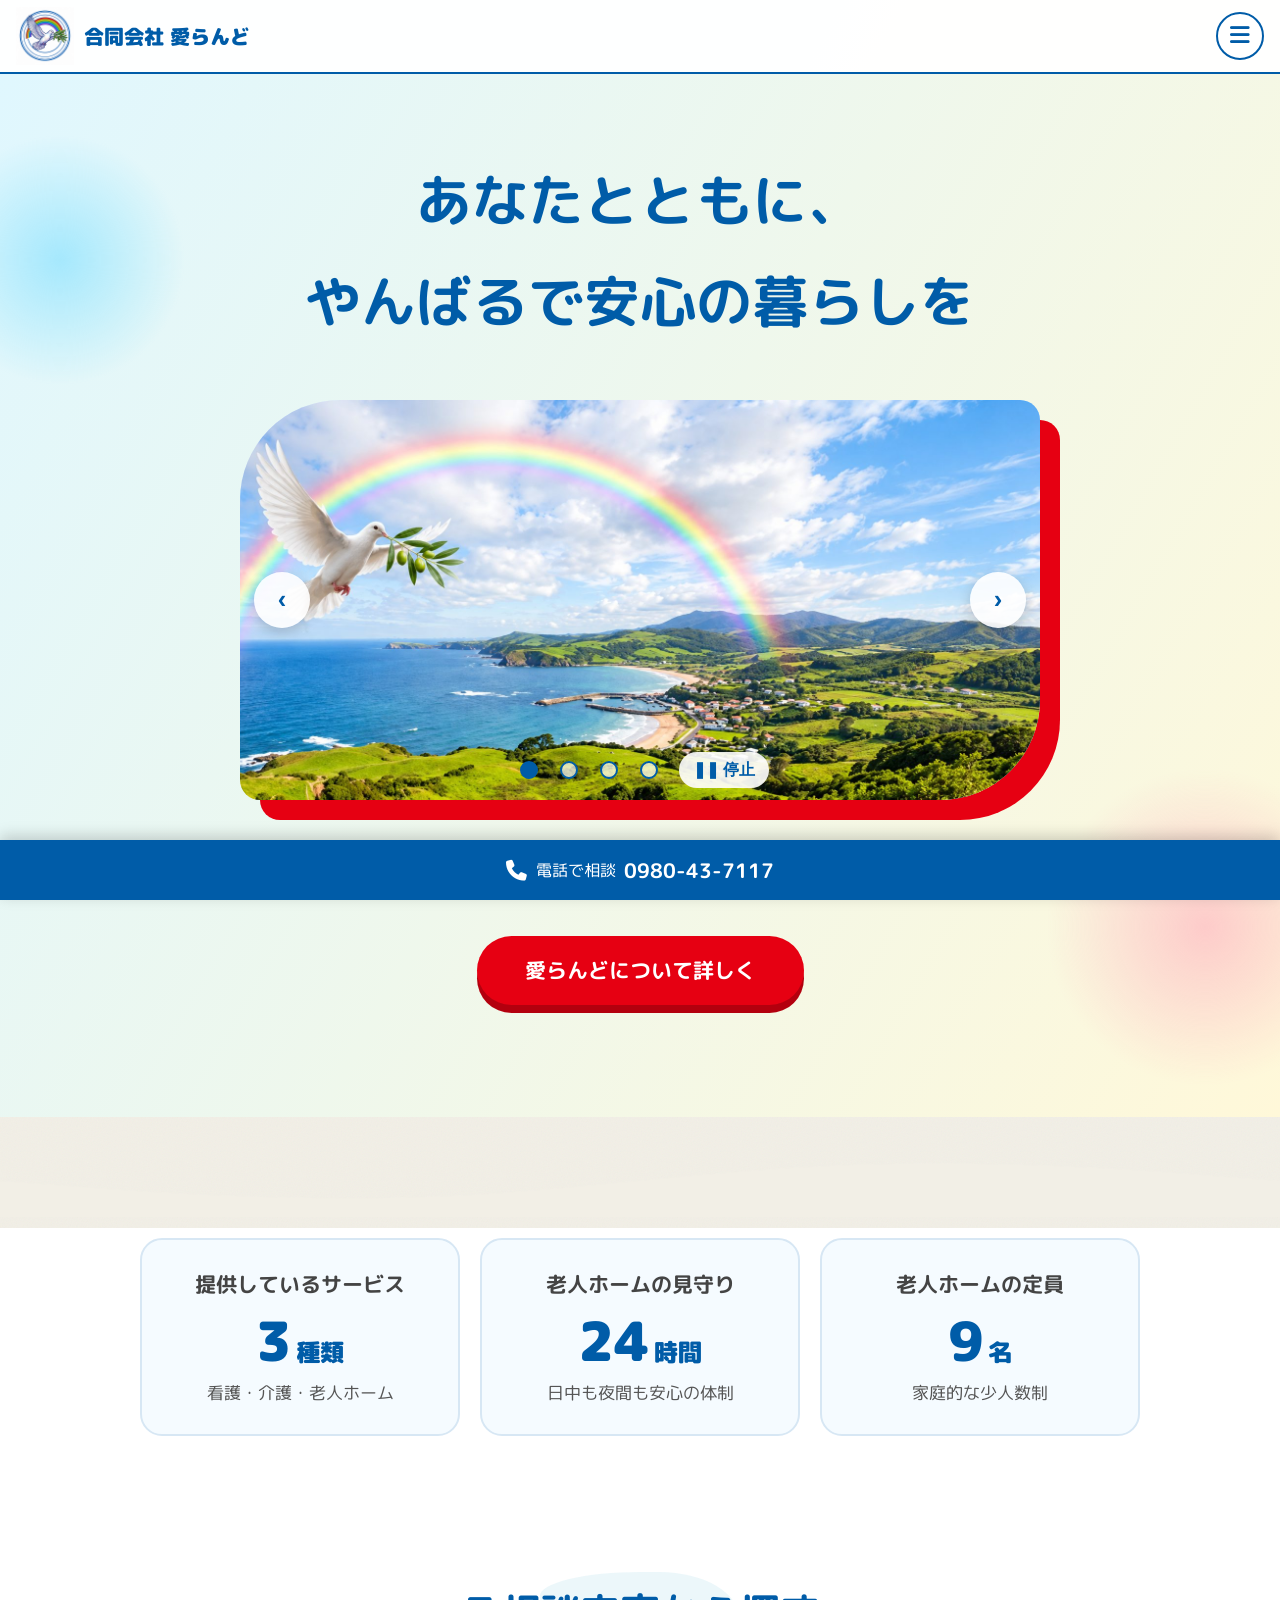
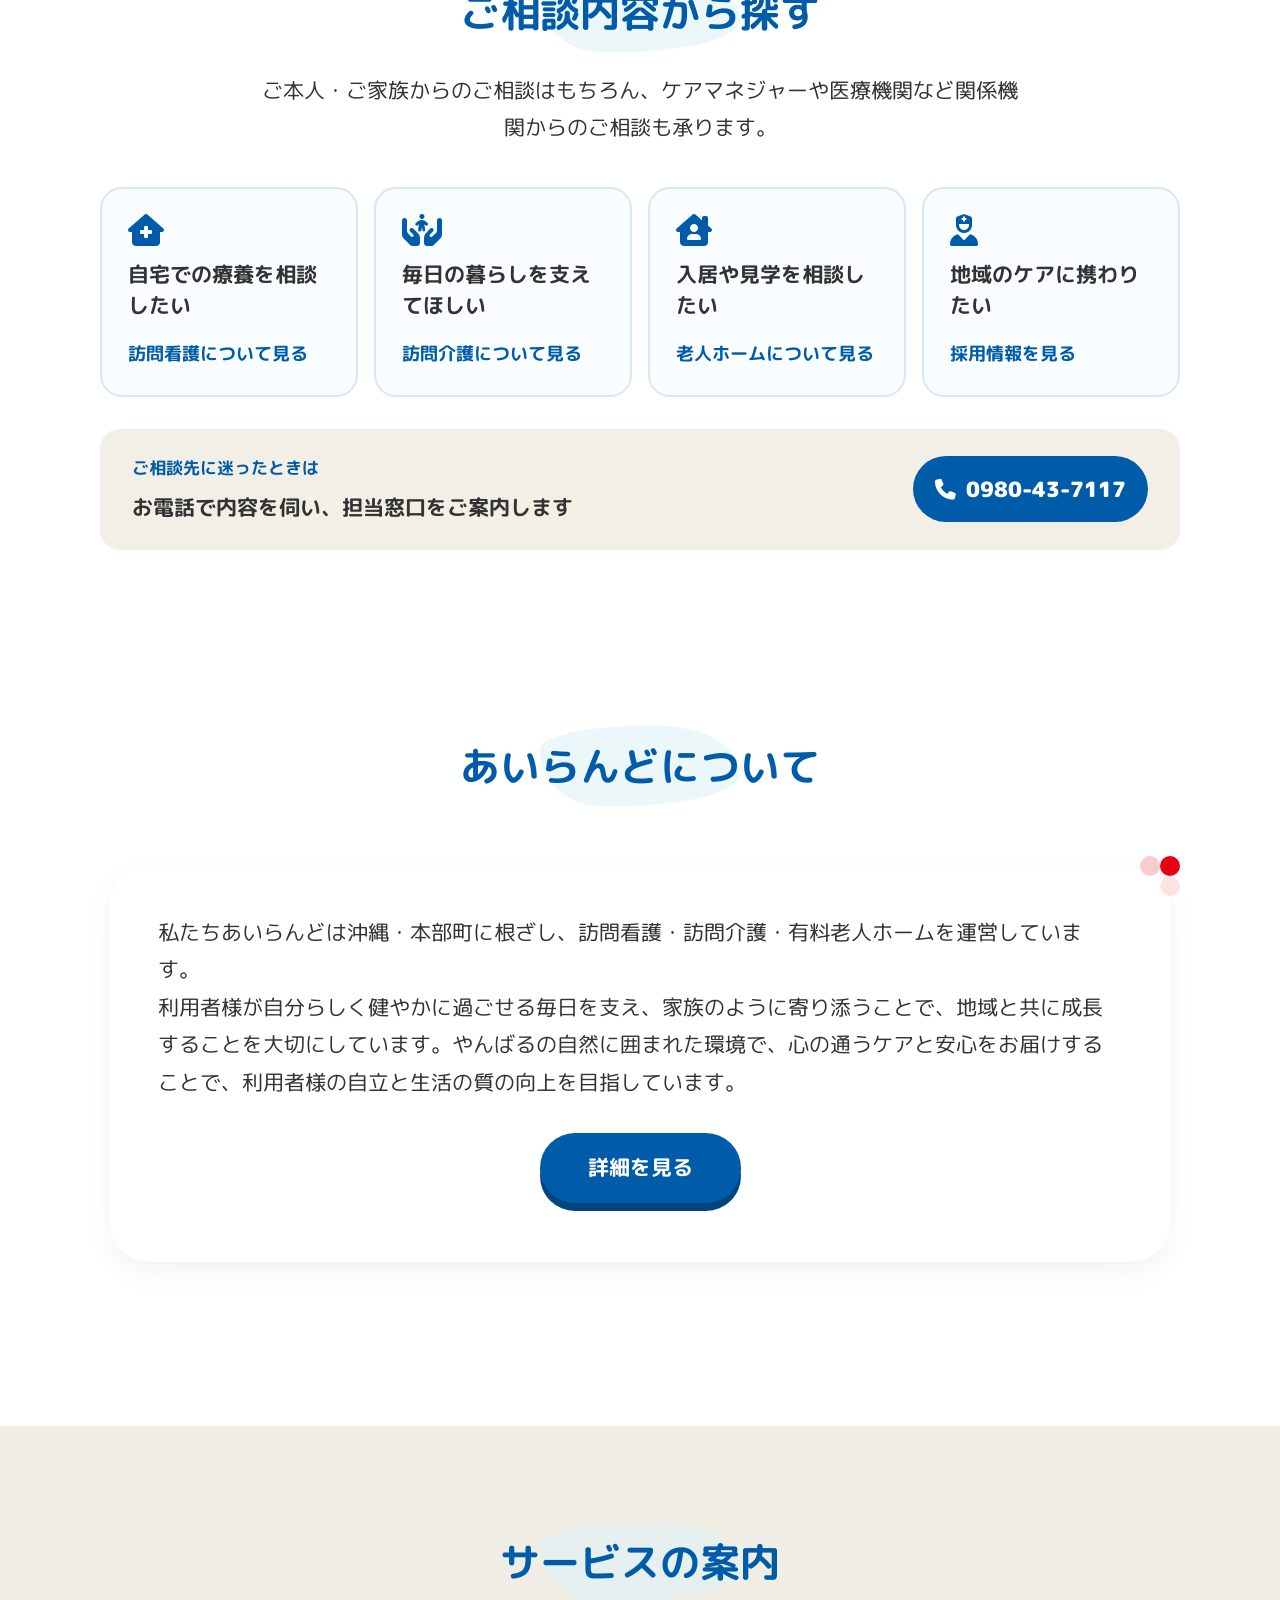
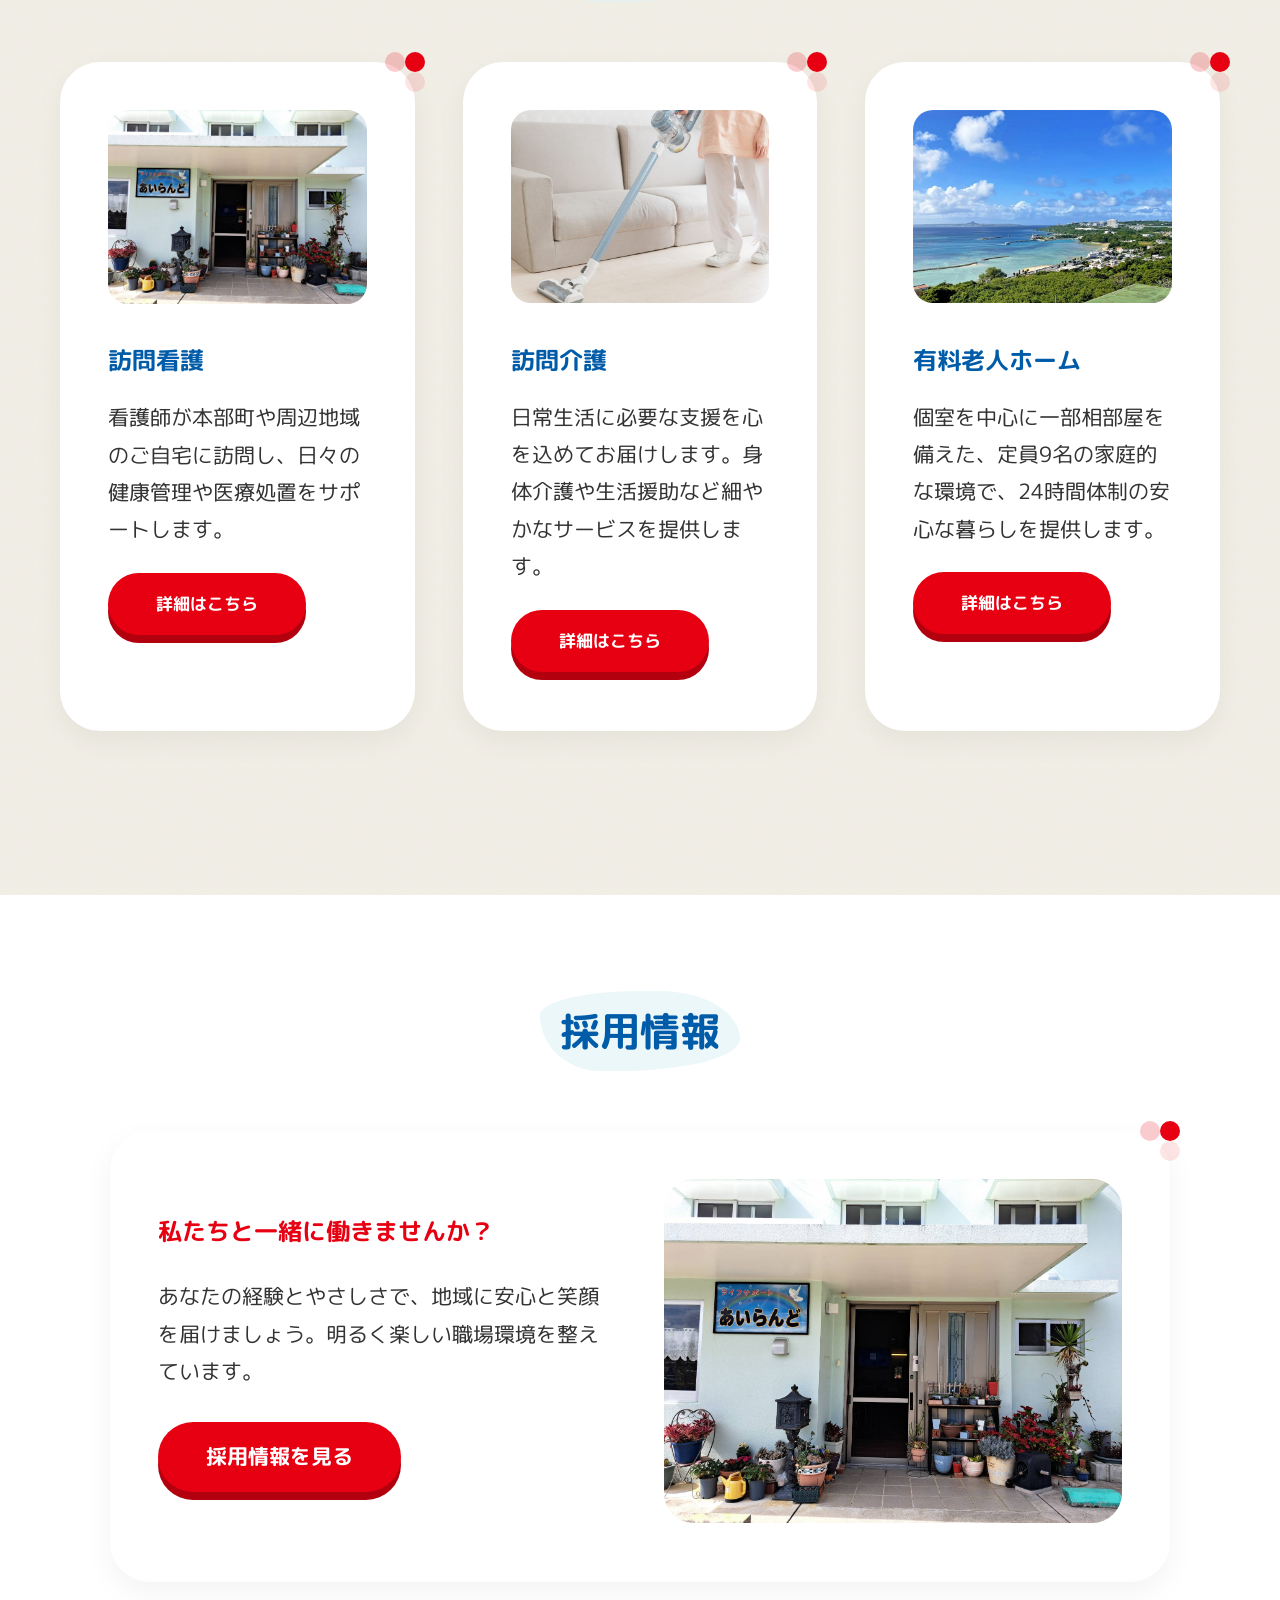
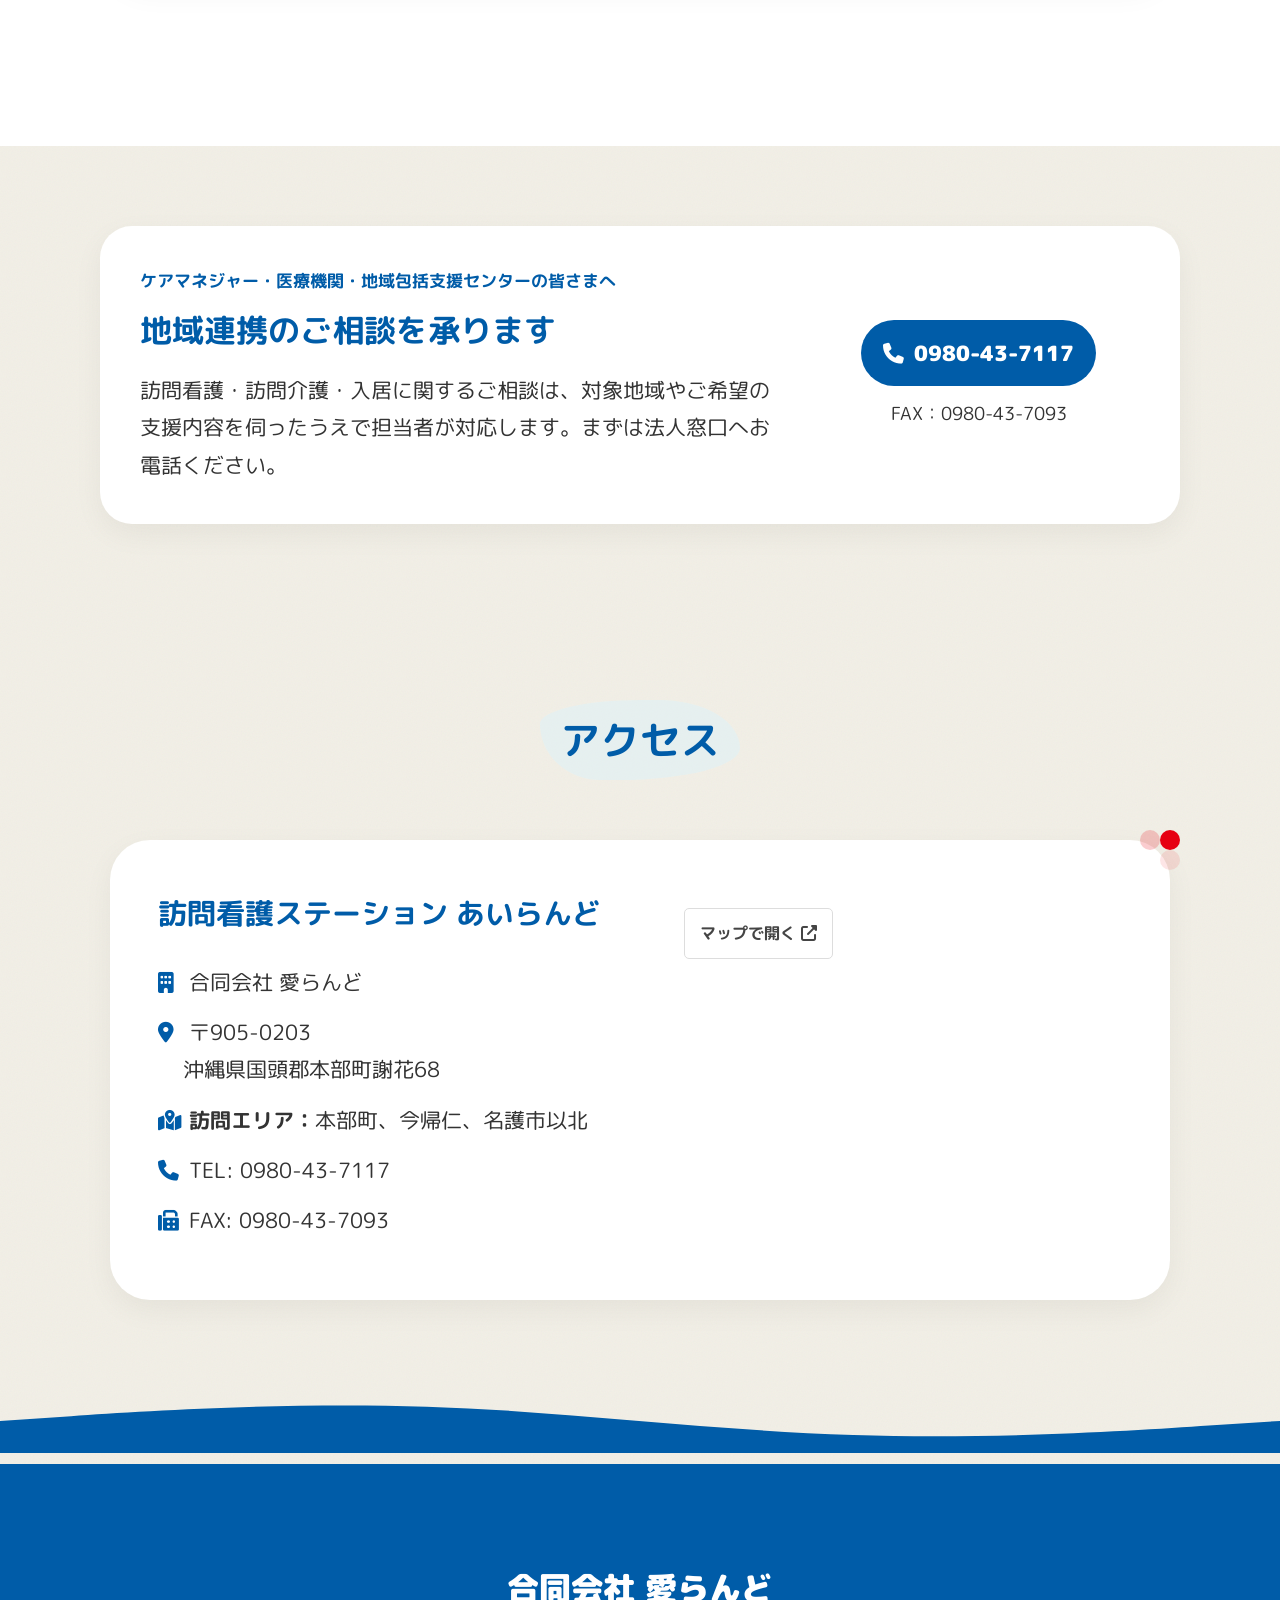
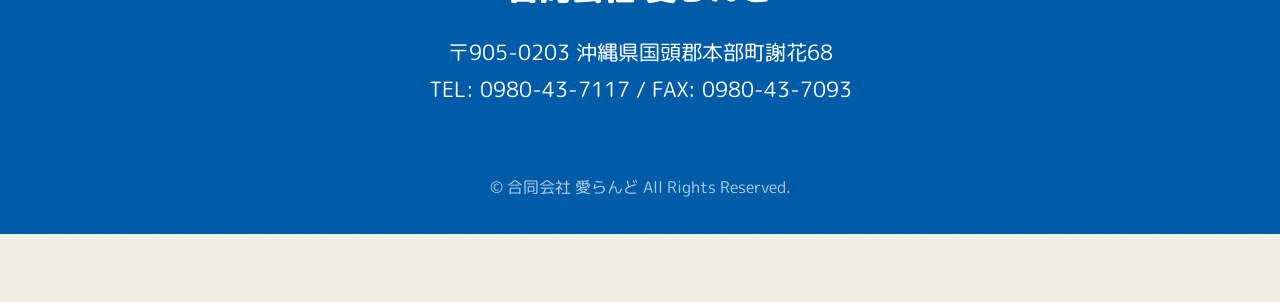
==== index.html @ 098e14b2 "動きの追加（スライドショー、数字のカウントアップ、写真の拡大表示、上へ戻る、文字の大きさ切り替え、ご利用の流れ）を本番に組み込み" ====
<!DOCTYPE html>
<html lang="ja">
<head>
    <meta charset="UTF-8">
    <meta name="robots" content="noindex, nofollow"><!-- 仮公開中：正式公開時にこの行を削除 -->
    <meta name="viewport" content="width=device-width, initial-scale=1.0">
    <meta name="description" content="沖縄県本部町の合同会社 愛らんど。訪問看護、訪問介護、住宅型有料老人ホームを通じて、やんばる地域の安心な暮らしを支えます。">
    <link rel="icon" href="favicon.svg" type="image/svg+xml">
    <meta property="og:type" content="website">
    <meta property="og:title" content="合同会社 愛らんど｜沖縄・本部町の訪問看護・介護施設">
    <meta property="og:description" content="訪問看護・訪問介護・住宅型有料老人ホームを通じて、やんばる地域の安心な暮らしを支えます。">
    <meta property="og:url" content="https://www.ailand.okinawa/">
    <meta property="og:image" content="https://www.ailand.okinawa/images/ocean.jpg">
    <title>合同会社 愛らんど | 沖縄・本部町の訪問看護・介護施設</title>
    <link href="https://fonts.googleapis.com/css2?family=M+PLUS+Rounded+1c:wght@400;700;900&display=swap" rel="stylesheet">
    <link rel="stylesheet" href="https://cdnjs.cloudflare.com/ajax/libs/font-awesome/6.4.0/css/all.min.css">
    <link rel="stylesheet" href="styles.css">
    <link rel="stylesheet" href="motion.css">
    <script type="application/ld+json">
    {"@context":"https://schema.org","@type":"Organization","name":"合同会社 愛らんど","url":"https://www.ailand.okinawa/","telephone":"0980-43-7117","address":{"@type":"PostalAddress","postalCode":"905-0203","addressRegion":"沖縄県","addressLocality":"国頭郡本部町","streetAddress":"謝花68"},"areaServed":["本部町","今帰仁村","名護市以北"]}
    </script>
</head>
<body>
    <!-- Header -->
    <header>
        <div class="header-container">
            <a href="index.html" class="logo-section">
                <img class="brand-logo" src="images/ailand-logo.png" alt="愛らんどロゴ" width="58" height="58">
                合同会社 愛らんど
            </a>
            <button class="menu-toggle" type="button" aria-expanded="false" aria-controls="global-nav">
                <span class="sr-only">メニューを開く</span>
                <i class="fa-solid fa-bars" aria-hidden="true"></i>
            </button>
            <nav class="nav-section" id="global-nav">
                <ul>
                    <li><a href="index.html">トップ</a></li>
                    <li><a href="about.html">愛らんどについて</a></li>
                    <li><a href="homenurse.html">訪問看護</a></li>
                    <li><a href="care.html">訪問介護</a></li>
                    <li><a href="senior.html">老人ホーム</a></li>
                    <li><a href="recruit.html">採用情報</a></li>
                    <li hidden><!-- お知らせ：記事ができたら hidden を外す --><a href="updates.html">お知らせ</a></li>
                </ul>
            </nav>
            <div class="header-ctas">
                <a href="tel:0980437117" class="cta-block tel">
                    <span>お電話でのお問い合わせ</span>
                    <strong>0980-43-7117</strong>
                </a>
                <a href="contact.html" class="cta-block contact">
                    <span>メールでのお問い合わせ</span>
                    <strong>CONTACT</strong>
                </a>
            </div>
        </div>
    </header>

    <!-- Hero Section -->
    <section class="hero">
        <div class="container" style="max-width: 1000px; margin: 0 auto;">
            <h1>あなたとともに、<br>やんばるで<span class="nw">安心の暮らしを</span></h1>
            <div class="hero-illust hero-slider" role="region" aria-roledescription="スライドショー" aria-label="愛らんどの風景">
                <img class="slide is-active" src="images/hero-rainbow.jpg" alt="虹と白い鳩が彩る海と緑の風景" width="1926" height="816">
                <img class="slide" src="images/slide-rainbow.jpg" alt="本部町の海にかかる虹" loading="lazy">
                <img class="slide" src="images/slide-ocean.jpg" alt="やんばるの青い海と緑" loading="lazy">
                <img class="slide" src="images/slide-exterior.jpg" alt="愛らんどの建物外観" loading="lazy">
                <button type="button" class="slider-btn prev" aria-label="前の写真">‹</button>
                <button type="button" class="slider-btn next" aria-label="次の写真">›</button>
            </div>
            <p style="font-size: 1.4rem; font-weight: 700; color: #444;">ひとりひとりの笑顔を支える、心と手の届くケアを。</p>
            <a href="about.html" class="btn-round" style="margin-top: 3rem;">愛らんどについて詳しく</a>
        </div>
    </section>

    <!-- Wave Divider -->
    <svg class="wavy-divider" viewBox="0 0 1440 100" preserveAspectRatio="none">
        <path d="M0,64L80,69.3C160,75,320,85,480,80C640,75,800,53,960,48C1120,43,1280,53,1360,58.7L1440,64L1440,100L1360,100C1280,100,1120,100,960,100C800,100,640,100,480,100C320,100,160,100,80,100L0,100Z"></path>
    </svg>

    <section class="stats-section" aria-label="数字で見る愛らんど">
        <div class="stats-grid">
            <div class="stat"><span class="stat-label">提供しているサービス</span><span class="stat-value"><span class="num" data-count="3">3</span><span class="unit">種類</span></span><span class="stat-note">看護・介護・老人ホーム</span></div>
            <div class="stat"><span class="stat-label">老人ホームの見守り</span><span class="stat-value"><span class="num" data-count="24">24</span><span class="unit">時間</span></span><span class="stat-note">日中も夜間も安心の体制</span></div>
            <div class="stat"><span class="stat-label">老人ホームの定員</span><span class="stat-value"><span class="num" data-count="9">9</span><span class="unit">名</span></span><span class="stat-note">家庭的な少人数制</span></div>
        </div>
    </section>

    <section class="guide-section" aria-labelledby="guide-title">
        <div class="container content-container">
            <div class="section-title compact-title"><h2 id="guide-title">ご相談内容から探す</h2></div>
            <p class="section-intro">ご本人・ご家族からのご相談はもちろん、ケアマネジャーや医療機関など関係機関からのご相談も承ります。</p>
            <div class="guide-grid">
                <a class="guide-card" href="homenurse.html"><i class="fa-solid fa-house-medical" aria-hidden="true"></i><strong>自宅での療養を相談したい</strong><span>訪問看護について見る</span></a>
                <a class="guide-card" href="care.html"><i class="fa-solid fa-hands-holding-child" aria-hidden="true"></i><strong>毎日の暮らしを支えてほしい</strong><span>訪問介護について見る</span></a>
                <a class="guide-card" href="senior.html"><i class="fa-solid fa-house-chimney-user" aria-hidden="true"></i><strong>入居や見学を相談したい</strong><span>老人ホームについて見る</span></a>
                <a class="guide-card" href="recruit.html"><i class="fa-solid fa-user-nurse" aria-hidden="true"></i><strong>地域のケアに携わりたい</strong><span>採用情報を見る</span></a>
            </div>
            <div class="phone-consultation">
                <div><span class="support-label">ご相談先に迷ったときは</span><strong>お電話で内容を伺い、担当窓口をご案内します</strong></div>
                <a href="tel:0980437117" class="phone-button"><i class="fa-solid fa-phone" aria-hidden="true"></i> 0980-43-7117</a>
            </div>
        </div>
    </section>

    <!-- お知らせ欄：記事ができたら hidden を外す -->
    <section class="home-news-section" aria-labelledby="home-news-title" hidden>
        <div class="container content-container">
            <div class="home-news-heading">
                <div><p class="eyebrow">NEWS &amp; INFORMATION</p><h2 id="home-news-title">愛らんどからの<span class="nw">お知らせ</span></h2></div>
                <a class="text-link" href="updates.html">一覧を見る <i class="fa-solid fa-chevron-right" aria-hidden="true"></i></a>
            </div>
            <div class="home-news-list">
                <a href="updates.html" class="home-news-item"><time datetime="2026-09-10">2026.09.10</time><span class="category activity">活動報告</span><strong>秋の飾り付けを行いました</strong></a>
                <a href="updates.html" class="home-news-item"><time datetime="2026-09-05">2026.09.05</time><span class="category availability">受け入れ状況</span><strong>入居・サービス利用のご相談について</strong></a>
                <a href="updates.html" class="home-news-item"><time datetime="2026-09-01">2026.09.01</time><span class="category recruit">採用情報</span><strong>採用に関するお問い合わせを受け付けています</strong></a>
            </div>
            <p class="sample-footnote">※現在は更新イメージとしてサンプル情報を掲載しています。</p>
        </div>
    </section>

    <!-- About Section -->
    <section style="background: white; padding: 100px 0;">
        <div class="container" style="max-width: 1100px; margin: 0 auto; padding: 0 20px;">
            <div class="section-title">
                <h2>あいらんどについて</h2>
            </div>
            <div class="blob-card">
                <p>私たちあいらんどは沖縄・本部町に根ざし、訪問看護・訪問介護・有料老人ホームを運営しています。</p>
                <p>利用者様が自分らしく健やかに過ごせる毎日を支え、家族のように寄り添うことで、地域と共に成長することを大切にしています。やんばるの自然に囲まれた環境で、心の通うケアと安心をお届けすることで、利用者様の自立と生活の質の向上を目指しています。</p>
                <div style="text-align: center; margin-top: 2rem;">
                    <a href="about.html" class="btn-round" style="background-color: var(--primary-blue); box-shadow: 0 8px 0 #00457e;">詳細を見る</a>
                </div>
            </div>
        </div>
    </section>

    <!-- Services Section -->
    <section style="padding: 100px 0;">
        <div class="container" style="max-width: 1200px; margin: 0 auto; padding: 0 20px;">
            <div class="section-title">
                <h2>サービスの案内</h2>
            </div>
            <div class="grid-2" style="grid-template-columns: repeat(auto-fit, minmax(350px, 1fr));">
                <div class="blob-card">
                    <img src="images/exterior.jpg" alt="訪問看護" style="width: 100%; border-radius: 20px; margin-bottom: 1.5rem;">
                    <h3 style="margin-bottom: 1rem;">訪問看護</h3>
                    <p>看護師が本部町や周辺地域のご自宅に訪問し、日々の健康管理や医療処置をサポートします。</p>
                    <a href="homenurse.html" class="btn-round" style="margin-top: 1.5rem; font-size: 1.05rem;">詳細はこちら</a>
                </div>
                <div class="blob-card">
                    <img src="images/cleaning.jpg" alt="訪問介護" style="width: 100%; border-radius: 20px; margin-bottom: 1.5rem;">
                    <h3 style="margin-bottom: 1rem;">訪問介護</h3>
                    <p>日常生活に必要な支援を心を込めてお届けします。身体介護や生活援助など細やかなサービスを提供します。</p>
                    <a href="care.html" class="btn-round" style="margin-top: 1.5rem; font-size: 1.05rem;">詳細はこちら</a>
                </div>
                <div class="blob-card">
                    <img src="images/ocean.jpg" alt="有料老人ホーム" style="width: 100%; border-radius: 20px; margin-bottom: 1.5rem;">
                    <h3 style="margin-bottom: 1rem;">有料老人ホーム</h3>
                    <p>個室を中心に一部相部屋を備えた、定員9名の家庭的な環境で、24時間体制の安心な暮らしを提供します。</p>
                    <a href="senior.html" class="btn-round" style="margin-top: 1.5rem; font-size: 1.05rem;">詳細はこちら</a>
                </div>
            </div>
        </div>
    </section>

    <!-- Recruit Section -->
    <section style="background-color: #fff; padding: 100px 0;">
        <div class="container" style="max-width: 1100px; margin: 0 auto; padding: 0 20px;">
            <div class="section-title">
                <h2>採用情報</h2>
            </div>
            <div class="blob-card" style="display: flex; flex-wrap: wrap; align-items: center; gap: 3rem;">
                <div style="flex: 1; min-width: 300px;">
                    <h3 style="color: var(--accent-red); margin-bottom: 1.5rem;">私たちと一緒に働きませんか？</h3>
                    <p>あなたの経験とやさしさで、地域に安心と笑顔を届けましょう。明るく楽しい職場環境を整えています。</p>
                    <a href="recruit.html" class="btn-round" style="margin-top: 2rem;">採用情報を見る</a>
                </div>
                <div style="flex: 1; min-width: 300px;">
                    <img src="images/exterior.jpg" alt="採用イメージ" style="width: 100%; border-radius: 30px;">
                </div>
            </div>
        </div>
    </section>

    <section class="partner-section" aria-labelledby="partner-title">
        <div class="container content-container">
            <div class="partner-panel">
                <div>
                    <span class="support-label">ケアマネジャー・医療機関・地域包括支援センターの皆さまへ</span>
                    <h2 id="partner-title">地域連携の<span class="nw">ご相談を承ります</span></h2>
                    <p>訪問看護・訪問介護・入居に関するご相談は、対象地域やご希望の支援内容を伺ったうえで担当者が対応します。まずは法人窓口へお電話ください。</p>
                </div>
                <div class="partner-contact">
                    <a href="tel:0980437117" class="phone-button"><i class="fa-solid fa-phone" aria-hidden="true"></i> 0980-43-7117</a>
                    <span>FAX：<span class="tel-nw">0980-43-7093</span></span>
                </div>
            </div>
        </div>
    </section>

    <!-- Access Section -->
    <section id="access" style="padding: 100px 0;">
        <div class="container" style="max-width: 1100px; margin: 0 auto; padding: 0 20px;">
            <div class="section-title">
                <h2>アクセス</h2>
            </div>
            <div class="blob-card">
                <div class="grid-2">
                    <div>
                        <h3 style="color: var(--primary-blue); margin-bottom: 1.5rem; font-size: 1.8rem;"><span class="nw">訪問看護ステーション</span> <span class="nw">あいらんど</span></h3>
                        <p style="margin-bottom: 0.8rem;"><i class="fa-solid fa-building" style="color: var(--primary-blue); width: 25px;"></i> 合同会社 愛らんど</p>
                        <p style="margin-bottom: 0.8rem;"><i class="fa-solid fa-location-dot" style="color: var(--primary-blue); width: 25px;"></i> <span class="tel-nw">〒905-0203</span><br><span style="padding-left: 25px;">沖縄県国頭郡本部町謝花68</span></p>
                        <p style="margin-bottom: 0.8rem;"><i class="fa-solid fa-map-location-dot" style="color: var(--primary-blue); width: 25px;"></i> <strong>訪問エリア：</strong>本部町、今帰仁、名護市以北</p>
                        <p style="margin-bottom: 0.8rem;"><i class="fa-solid fa-phone" style="color: var(--primary-blue); width: 25px;"></i> TEL: <span class="tel-nw">0980-43-7117</span></p>
                        <p style="margin-bottom: 0.8rem;"><i class="fa-solid fa-fax" style="color: var(--primary-blue); width: 25px;"></i> FAX: <span class="tel-nw">0980-43-7093</span></p>
                    </div>
                    <div class="access-map" style="position: relative;">
                        <iframe src="https://www.google.com/maps?q=沖縄県国頭郡本部町謝花68&output=embed" allowfullscreen="" loading="lazy" referrerpolicy="no-referrer-when-downgrade" style="width: 100%; height: 100%; border: none; border-radius: 20px;"></iframe>
                        <a href="https://maps.app.goo.gl/3Eu3qzjx5qtb6wbb9" target="_blank" style="position: absolute; top: 20px; left: 20px; background: white; padding: 10px 15px; border-radius: 5px; text-decoration: none; color: #444; font-size: 1rem; font-weight: bold; border: 1px solid #ddd; display: flex; align-items: center; gap: 5px;">
                            マップで開く <i class="fa-solid fa-up-right-from-square"></i>
                        </a>
                    </div>
                </div>
            </div>
        </div>
    </section>

    <!-- Footer -->
    <footer>
        <svg class="footer-wave" viewBox="0 0 1440 100" preserveAspectRatio="none">
            <path d="M0,64L80,58.7C160,53,320,43,480,48C640,53,800,75,960,80C1120,85,1280,75,1360,69.3L1440,64L1440,100L1360,100C1280,100,1120,100,960,100C800,100,640,100,480,100C320,100,160,100,80,100L0,100Z"></path>
        </svg>
        <div class="container" style="max-width: 1000px; margin: 0 auto; text-align: center;">
            <div style="font-size: 2rem; font-weight: 900; margin-bottom: 1rem;">合同会社 愛らんど</div>
            <p><span class="tel-nw">〒905-0203</span> 沖縄県国頭郡本部町謝花68</p>
            <p>TEL: <span class="tel-nw">0980-43-7117</span> / FAX: <span class="tel-nw">0980-43-7093</span></p>
            <div style="margin-top: 4rem; font-size: 1rem; opacity: 0.7;">
                &copy; 合同会社 愛らんど All Rights Reserved.
            </div>
        </div>
    </footer>
    <a class="mobile-phone-bar" href="tel:0980437117"><i class="fa-solid fa-phone" aria-hidden="true"></i><span>電話で相談</span><strong>0980-43-7117</strong></a>
    <script src="script.js"></script>
    <script src="motion.js"></script>
</body>
</html>
---- styles.css ----
/* Reset and Base Styles */
* {
    margin: 0;
    padding: 0;
    box-sizing: border-box;
}

:root {
    --primary-blue: #005ca8;
    --accent-red: #e60012;
    --accent-gold: #a87b3b;
    --bg-cream: #f2efe6;
    --text-dark: #333333;
    --white: #ffffff;
    --paper-texture: url("data:image/svg+xml,%3Csvg xmlns='http://www.w3.org/2000/svg' width='100' height='100' viewBox='0 0 100 100'%3E%3Cfilter id='noise'%3E%3CfeTurbulence type='fractalNoise' baseFrequency='0.8' numOctaves='3' stitchTiles='stitch'/%3E%3C/filter%3E%3Crect width='100' height='100' filter='url(%23noise)' opacity='0.05'/%3E%3C/svg%3E");
}

body {
    font-family: "M PLUS Rounded 1c", "Noto Sans JP", sans-serif;
    color: var(--text-dark);
    line-height: 1.8;
    background-color: var(--bg-cream);
    background-image: var(--paper-texture);
    overflow-x: hidden;
    font-size: 1.3rem;
}

/* 明るく動きのあるブランド演出 */
.scroll-progress {
    position: fixed; inset: 0 0 auto; height: 4px; z-index: 4000;
    transform: scaleX(0); transform-origin: left center;
    background: linear-gradient(90deg, #00a8e8, #2bc48a, #ffd23f, #ff7a59, #e83e8c);
    box-shadow: 0 1px 8px rgba(0,92,168,.35);
}
header { transition: height .3s ease, box-shadow .3s ease, background-color .3s ease; }
.has-scrolled header { background-color: rgba(255,255,255,.98); box-shadow: 0 8px 24px rgba(0,68,110,.12); }
.brand-logo { width: 58px; height: 58px; object-fit: contain; flex: 0 0 auto; margin-right: 10px; animation: rainbow-bob 3s ease-in-out infinite; }
.hero { position: relative; isolation: isolate; overflow: hidden; background: linear-gradient(120deg,#dff7ff,#fff8d9,#ffe8ef,#e6f8ef); background-size: 300% 300%; animation: hero-gradient 12s ease infinite; }
.hero::before,.hero::after { content:""; position:absolute; z-index:-1; border-radius:50%; filter:blur(2px); opacity:.48; pointer-events:none; }
.hero::before { width:260px;height:260px;left:-70px;top:130px;background:radial-gradient(circle,#63d8ff,transparent 68%);animation:orb-float 8s ease-in-out infinite; }
.hero::after { width:330px;height:330px;right:-90px;bottom:25px;background:radial-gradient(circle,#ff9bb6,transparent 68%);animation:orb-float 10s ease-in-out infinite reverse; }
.hero h1 { background:linear-gradient(90deg,#005ca8,#00a889,#e67e00,#e6005c,#005ca8);background-size:250% auto;color:transparent;-webkit-background-clip:text;background-clip:text;animation:title-shine 8s linear infinite; }
.hero-illust { animation:hero-rise .9s cubic-bezier(.2,.8,.2,1) both, hero-float 6s ease-in-out 1s infinite; box-shadow:0 24px 55px rgba(0,92,168,.22); }
.btn-round,.phone-button,.btn-submit { position:relative;overflow:hidden;transition:transform .25s ease,box-shadow .25s ease,filter .25s ease; }
.btn-round::after,.phone-button::after,.btn-submit::after { content:"";position:absolute;inset:-100% -45%;background:linear-gradient(110deg,transparent 35%,rgba(255,255,255,.5) 50%,transparent 65%);transform:translateX(-70%);transition:transform .6s ease;pointer-events:none; }
.btn-round:hover::after,.phone-button:hover::after,.btn-submit:hover::after { transform:translateX(70%); }
.btn-round:hover,.phone-button:hover,.btn-submit:hover { transform:translateY(-4px) scale(1.02);filter:saturate(1.1); }
.guide-card,.news-card,.blob-card { transition:transform .35s cubic-bezier(.2,.8,.2,1),box-shadow .35s ease,border-color .35s ease; }
.guide-card:hover,.news-card:hover,.blob-card:hover { transform:translateY(-10px) rotate(-.3deg);box-shadow:0 20px 45px rgba(0,92,168,.18); }
.guide-card i { transition:transform .4s ease,color .3s ease; }
.guide-card:hover i { transform:scale(1.18) rotate(-8deg);color:#e6005c; }
.category { animation:badge-breathe 3.5s ease-in-out infinite; }
.phone-button,.mobile-phone-bar { animation:soft-pulse 3.2s ease-in-out infinite; }
.section-title::before { animation:blob-morph 8s ease-in-out infinite; }
.wavy-divider path,.footer-wave path { animation:wave-color 8s ease-in-out infinite; }
.fade-in-element { opacity:0;transform:translateY(38px) scale(.97);transition:opacity .75s ease var(--reveal-delay,0ms),transform .75s cubic-bezier(.2,.8,.2,1) var(--reveal-delay,0ms); }
.fade-in-element.visible { opacity:1;transform:none; }
@keyframes hero-gradient{0%,100%{background-position:0 50%}50%{background-position:100% 50%}}
@keyframes title-shine{to{background-position:250% center}}
@keyframes hero-rise{from{opacity:0;transform:translateY(28px) scale(.95)}to{opacity:1;transform:none}}
@keyframes hero-float{0%,100%{transform:translateY(0) rotate(0)}50%{transform:translateY(-10px) rotate(.4deg)}}
@keyframes orb-float{0%,100%{transform:translate(0,0) scale(1)}50%{transform:translate(28px,-18px) scale(1.08)}}
@keyframes rainbow-bob{0%,100%{transform:translateY(0) rotate(0)}50%{transform:translateY(-4px) rotate(8deg)}}
@keyframes soft-pulse{0%,100%{box-shadow:0 8px 18px rgba(0,92,168,.12)}50%{box-shadow:0 10px 30px rgba(0,92,168,.28)}}
@keyframes badge-breathe{0%,100%{transform:scale(1)}50%{transform:scale(1.04)}}
@keyframes blob-morph{0%,100%{border-radius:50% 40% 60% 30%/30% 60% 40% 70%;transform:translate(-50%,-50%) rotate(0)}50%{border-radius:35% 65% 40% 60%/55% 35% 65% 45%;transform:translate(-50%,-50%) rotate(5deg)}}
@keyframes wave-color{0%,100%{fill:#005ca8}50%{fill:#00a889}}
@media (prefers-reduced-motion: reduce) {
    *,*::before,*::after { animation-duration:.01ms!important;animation-iteration-count:1!important;scroll-behavior:auto!important;transition-duration:.01ms!important; }
    .fade-in-element { opacity:1;transform:none; }
}

.contact-guidance {
    max-width: 900px; margin: 0 auto 28px; padding: 24px 28px;
    background: #edf8ff; border-left: 5px solid var(--primary-blue); border-radius: 16px;
}
.contact-guidance h2 { font-size: 1.35rem; margin-bottom: 8px; }
.contact-guidance a { display: inline-block; margin-top: 10px; color: var(--primary-blue); font-weight: 900; text-decoration: none; }
.form-status { display: none; margin-bottom: 24px; padding: 16px 18px; border-radius: 12px; }
.form-status.error { display: block; background: #fff0f1; color: #972b39; border: 1px solid #efb3bc; }
.form-status.notice { display: block; background: #fff8df; color: #684f00; border: 1px solid #e5ca70; }
.form-status a { color: inherit; font-weight: 900; }
.badge-optional { display: inline-block; background: #777; color: #fff; border-radius: 4px; padding: 2px 7px; margin-right: 8px; font-size: 1rem; }
.field-help { display: block; text-align: right; color: #777; margin-top: 6px; }
.privacy-box { max-width: 760px; margin: 30px auto 0; padding: 22px; background: #f7f7f7; border-radius: 14px; }
.privacy-box h3 { font-size: 1.4rem; margin-bottom: 8px; }
.privacy-box p { font-size: 1.1rem; line-height: 1.8; }
.consent-label { display: block; margin-top: 14px; font-weight: 700; }
.consent-label input { width: 20px; height: 20px; vertical-align: middle; margin-right: 6px; }
.honeypot { position: absolute !important; left: -10000px !important; width: 1px !important; height: 1px !important; overflow: hidden !important; }
.submit-note { font-size: 1rem; color: #666; margin-top: 14px; }
.form-input-container select { background: #fff; }
.btn-submit:disabled { opacity: .65; cursor: wait; }
.thanks-page { min-height: 100vh; display: grid; place-items: center; padding: 30px 20px; background: linear-gradient(135deg,#eefaff,#fff8ee); }
.thanks-card { width: min(680px,100%); padding: 55px 35px; text-align: center; background: #fff; border-radius: 28px; box-shadow: 0 16px 45px rgba(0,0,0,.1); }
.thanks-icon { color: #168264; font-size: 4rem; margin-bottom: 15px; }
.thanks-card h1 { font-size: clamp(1.7rem,5vw,2.5rem); margin-bottom: 20px; }
.thanks-caution { margin: 24px 0; padding: 15px; background: #fff8df; border-radius: 12px; font-size: 1.1rem; }
.thanks-home-link { display: block; margin-top: 30px; color: var(--primary-blue); font-weight: 900; }

/* お知らせ・毎月の更新 */
.eyebrow{color:var(--primary-blue);font-weight:900;font-size:1rem;letter-spacing:.14em;margin-bottom:.5rem}.updates-hero{padding:90px 20px 70px;text-align:center;background:linear-gradient(135deg,#eefaff,#fff8ee)}.updates-hero h1{font-size:clamp(2rem,5vw,3.4rem);margin-bottom:1rem}.updates-section,.faq-section{padding:80px 20px}.content-container{max-width:1100px;margin:0 auto}.narrow-container{max-width:850px}.sample-notice{background:#fff8df;border:1px solid #f2d98c;border-radius:12px;padding:12px 16px;margin:0 0 24px;font-size:1.05rem}.news-grid{display:grid;grid-template-columns:repeat(3,1fr);gap:24px}.news-card{background:#fff;border-radius:22px;overflow:hidden;box-shadow:0 10px 30px rgba(0,0,0,.08);display:flex;flex-direction:column}.news-card img{width:100%;aspect-ratio:3/2;object-fit:cover}.news-card-body{padding:22px;display:flex;flex-direction:column;flex:1}.news-card-body h3{font-size:1.35rem;margin:12px 0}.news-card-body p{font-size:1.1rem;flex:1}.news-card-body small{color:#777;margin-top:12px}.news-meta{display:flex;gap:10px;align-items:center;flex-wrap:wrap;font-size:1rem}.category{display:inline-block;padding:4px 10px;border-radius:999px;font-size:1rem;font-weight:700;white-space:nowrap}.category.activity{color:#756000;background:#fff2aa}.category.availability{color:#00614f;background:#d9f6ed}.category.recruit{color:#8b3340;background:#ffe1e6}.text-link{color:var(--primary-blue);font-weight:900;text-decoration:none}.status-section{padding:70px 20px;background:var(--primary-blue);color:#fff}.status-section .eyebrow{color:#fff5a6}.status-layout{display:grid;grid-template-columns:.8fr 1.2fr;gap:50px;align-items:center}.status-list{background:#fff;color:#333;border-radius:24px;padding:10px 28px}.status-row{display:flex;justify-content:space-between;gap:20px;padding:19px 0;border-bottom:1px solid #e5e5e5}.status-consult{color:#08795f}.status-check{color:#b05c00}.status-date{text-align:right;font-size:1rem;color:#777;margin:12px 0}.faq-section details{background:#fff;border-radius:16px;margin:14px 0;box-shadow:0 5px 20px rgba(0,0,0,.06)}.faq-section summary{cursor:pointer;padding:20px 54px 20px 22px;font-weight:900;position:relative}.faq-section summary::after{content:'+';position:absolute;right:22px;color:var(--primary-blue);font-size:1.4rem}.faq-section details[open] summary::after{content:'−'}.faq-section details p{padding:0 22px 22px;margin:0}.update-contact{padding:55px 20px;background:#fff4ec}.update-contact .content-container{display:flex;justify-content:space-between;align-items:center;gap:30px}.home-news-section{padding:75px 20px;background:#fff}.home-news-heading{display:flex;justify-content:space-between;align-items:end;gap:20px;margin-bottom:25px}.home-news-list{border-top:2px solid var(--primary-blue)}.home-news-item{display:grid;grid-template-columns:110px 120px 1fr;gap:18px;align-items:center;color:#333;text-decoration:none;padding:18px 8px;border-bottom:1px solid #ddd}.home-news-item:hover strong{color:var(--primary-blue)}.sample-footnote{font-size:1rem;color:#777;margin-top:12px}
@media(max-width:850px){.news-grid,.status-layout{grid-template-columns:1fr}.home-news-item{grid-template-columns:95px 1fr;gap:8px 12px}.home-news-item strong{grid-column:1/-1}.update-contact .content-container{align-items:flex-start;flex-direction:column}}
@media(max-width:560px){.updates-hero{padding:60px 20px 45px}.updates-section,.faq-section{padding:55px 16px}.home-news-heading{align-items:flex-start;flex-direction:column}.status-row{align-items:flex-start;flex-direction:column;gap:5px}}

.sr-only {
    position: absolute;
    width: 1px;
    height: 1px;
    padding: 0;
    margin: -1px;
    overflow: hidden;
    clip: rect(0, 0, 0, 0);
    white-space: nowrap;
    border: 0;
}

/* Typography */
h1, h2, h3 {
    font-weight: 700;
    color: var(--primary-blue);
}

.section-title {
    text-align: center;
    margin-bottom: 4rem;
    position: relative;
}

.section-title h2 {
    font-size: 2.5rem;
    display: inline-block;
    position: relative;
    z-index: 2;
}

.section-title::before {
    content: '';
    position: absolute;
    top: 50%;
    left: 50%;
    transform: translate(-50%, -50%);
    width: 200px;
    height: 80px;
    background: rgba(224, 242, 247, 0.6);
    border-radius: 50% 40% 60% 30% / 30% 60% 40% 70%;
    z-index: 1;
}

/* Header mimic 1000.care */
header {
    background-color: rgba(255, 255, 255, 0.95);
    position: fixed;
    width: 100%;
    top: 0;
    z-index: 2000;
    border-bottom: 2px solid var(--primary-blue);
}

.header-container {
    display: flex;
    justify-content: space-between;
    align-items: stretch;
    max-width: 1400px;
    margin: 0 auto;
    height: 80px;
}

.logo-section {
    display: flex;
    align-items: center;
    padding: 0 2rem;
    text-decoration: none;
    color: var(--primary-blue);
    font-weight: 900;
    font-size: 1.4rem;
    white-space: nowrap;
}

.nav-section {
    display: flex;
    align-items: center;
}

.nav-section ul {
    display: flex;
    list-style: none;
    gap: 2rem;
    margin-right: 2rem;
}

.nav-section ul li a {
    text-decoration: none;
    color: var(--text-dark);
    font-weight: 700;
    font-size: 1.2rem;
    transition: color 0.3s;
    white-space: nowrap;
}

.menu-toggle {
    display: none;
    align-self: center;
    margin-left: auto;
    margin-right: 1rem;
    width: 48px;
    height: 48px;
    border: 2px solid var(--primary-blue);
    border-radius: 50%;
    background: var(--white);
    color: var(--primary-blue);
    font-size: 1.4rem;
    cursor: pointer;
}

.nav-section ul li a:hover {
    color: var(--accent-red);
}

.header-ctas {
    display: flex;
}

.cta-block {
    display: flex;
    flex-direction: column;
    justify-content: center;
    align-items: center;
    padding: 0 1.5rem;
    color: var(--white);
    text-decoration: none;
    font-weight: 700;
    min-width: 120px;
    transition: opacity 0.3s;
}

.cta-block.tel { background-color: var(--accent-gold); }
.cta-block.contact { background-color: #333; }
.cta-block:hover { opacity: 0.9; }

.cta-block span { font-size: 1rem; margin-bottom: 2px; white-space: nowrap; }
.cta-block strong { font-size: 1.3rem; white-space: nowrap; }

/* Connecting Path Line */
.path-line {
    position: absolute;
    width: 8px;
    background-color: var(--accent-red);
    border-radius: 4px;
    z-index: 0;
    opacity: 0.6;
}

/* Wavy Dividers */
.wavy-divider {
    width: 100%;
    height: 100px;
    fill: var(--bg-cream);
}

/* Illustrative Cards */
.blob-card {
    background: var(--white);
    border-radius: 40px;
    padding: 3rem;
    position: relative;
    box-shadow: 0 10px 30px rgba(0,0,0,0.05);
    margin-bottom: 4rem;
}

.blob-card::after {
    content: '';
    position: absolute;
    top: -10px;
    right: -10px;
    width: 20px;
    height: 20px;
    background: var(--accent-red);
    border-radius: 50%;
    box-shadow: -20px 0 0 rgba(230,0,18,0.2), 0 20px 0 rgba(230,0,18,0.1);
}

/* Hero Section */
.hero {
    padding-top: 150px;
    padding-bottom: 100px;
    text-align: center;
    position: relative;
}

.hero h1 {
    font-size: 3.5rem;
    color: var(--primary-blue);
    margin-bottom: 2rem;
    position: relative;
    z-index: 2;
}

.hero-illust {
    max-width: 800px;
    margin: 3rem auto;
    border-radius: 100px 20px 100px 20px;
    overflow: hidden;
    box-shadow: 20px 20px 0 var(--accent-red);
}

/* Buttons */
.btn-round {
    display: inline-block;
    padding: 1rem 3rem;
    background-color: var(--accent-red);
    color: var(--white);
    border-radius: 50px;
    text-decoration: none;
    font-weight: 700;
    box-shadow: 0 8px 0 #b3000e;
    transition: all 0.2s;
}

.btn-round:active {
    transform: translateY(4px);
    box-shadow: 0 4px 0 #b3000e;
}

.hero-illust img {
    display: block;
    width: 100%;
    height: auto;
    aspect-ratio: auto;
}

.content-container { max-width: 1120px; margin: 0 auto; padding: 0 20px; }
.guide-section { background: var(--white); padding: 80px 0; }
.compact-title { margin-bottom: 1.5rem; }
.section-intro { max-width: 760px; margin: 0 auto 2.5rem; text-align: center; }
.guide-grid { display: grid; grid-template-columns: repeat(4, 1fr); gap: 1rem; }
.guide-card {
    display: flex; min-height: 210px; flex-direction: column; align-items: flex-start;
    gap: .8rem; padding: 1.6rem; border: 2px solid #d7e7f4; border-radius: 22px;
    color: var(--text-dark); text-decoration: none; background: #fafdff;
    transition: transform .2s, border-color .2s, box-shadow .2s;
}
.guide-card:hover, .guide-card:focus-visible { transform: translateY(-4px); border-color: var(--primary-blue); box-shadow: 0 12px 24px rgba(0,92,168,.1); }
.guide-card i { font-size: 2rem; color: var(--primary-blue); }
.guide-card strong { font-size: 1.3rem; line-height: 1.5; }
.guide-card span { margin-top: auto; color: var(--primary-blue); font-size: 1.1rem; font-weight: 700; }
.phone-consultation { display: flex; align-items: center; justify-content: space-between; gap: 1.5rem; margin-top: 2rem; padding: 1.5rem 2rem; background: #f2efe6; border-radius: 20px; }
.phone-consultation strong { display: block; font-size: 1.3rem; }
.support-label { display: block; color: var(--primary-blue); font-size: 1.05rem; font-weight: 700; margin-bottom: .35rem; }
.phone-button { display: inline-flex; align-items: center; justify-content: center; gap: .65rem; padding: .9rem 1.35rem; border-radius: 999px; background: var(--primary-blue); color: var(--white); text-decoration: none; font-weight: 900; white-space: nowrap; }
.partner-section { padding: 80px 0; }
.partner-panel { display: grid; grid-template-columns: 1.6fr .8fr; gap: 2rem; align-items: center; padding: 2.5rem; border-radius: 32px; background: var(--white); box-shadow: 0 10px 30px rgba(0,0,0,.05); }
.partner-panel h2 { font-size: 2rem; margin-bottom: .75rem; }
.partner-contact { display: flex; flex-direction: column; gap: .75rem; align-items: center; }
.partner-contact span { font-size: 1.1rem; }
.mobile-phone-bar { display: none; }
a:focus-visible, button:focus-visible { outline: 4px solid #ffbf47; outline-offset: 3px; }

/* Footer */
footer {
    background-color: var(--primary-blue);
    color: var(--white);
    padding: 6rem 0 2rem;
    position: relative;
}

.footer-wave {
    position: absolute;
    top: -100px;
    left: 0;
    width: 100%;
    fill: var(--primary-blue);
}

/* Grid Layouts */
.grid-2 {
    display: grid;
    grid-template-columns: 1fr 1fr;
    gap: 3rem;
}

@media (max-width: 768px) {
    .header-container { height: 72px; flex-wrap: wrap; align-items: center; }
    .logo-section { padding: 0 1rem; font-size: 1.2rem; }
    .menu-toggle { display: block; }
    .nav-section { display: none; order: 3; width: 100%; background: var(--white); border-top: 1px solid #ddd; box-shadow: 0 8px 20px rgba(0,0,0,.08); }
    .nav-section.is-open { display: block; }
    .nav-section ul { display: block; margin: 0; padding: .5rem 1rem 1rem; }
    .nav-section ul li a { display: block; padding: .7rem .5rem; }
    .header-ctas { display: none; }
    .hero h1 { font-size: 2.2rem; }
    .hero { padding-top: 120px; padding-left: 20px; padding-right: 20px; }
    .hero-illust { margin: 2rem auto; border-radius: 48px 12px 48px 12px; box-shadow: 10px 10px 0 var(--accent-red); }
    .grid-2 { grid-template-columns: 1fr; }
    body { padding-bottom: 68px; }
    .section-title h2 { font-size: 2rem; }
    .guide-section, .partner-section { padding: 60px 0; }
    .guide-grid { grid-template-columns: 1fr; }
    .guide-card { min-height: auto; }
    .phone-consultation, .partner-panel { display: grid; grid-template-columns: 1fr; padding: 1.5rem; }
    .phone-button { width: 100%; }
    .partner-contact { align-items: stretch; }
    .mobile-phone-bar {
        position: fixed; z-index: 2500; left: 0; right: 0; bottom: 0;
        display: flex; align-items: center; justify-content: center; gap: .55rem;
        min-height: 60px; padding: .55rem 1rem; background: var(--primary-blue);
        color: var(--white); text-decoration: none; box-shadow: 0 -4px 14px rgba(0,0,0,.18);
    }
    .mobile-phone-bar span { font-size: 1rem; }
    .mobile-phone-bar strong { font-size: 1.25rem; }
}

/* ヘッダー：文字拡大に合わせ、1400px以下はハンバーガーメニューに切替 */
@media (max-width: 1400px) {
    .header-container { height: 72px; flex-wrap: wrap; align-items: center; }
    .menu-toggle { display: block; }
    .nav-section { display: none; order: 3; width: 100%; background: var(--white); border-top: 1px solid #ddd; box-shadow: 0 8px 20px rgba(0,0,0,.08); }
    .nav-section.is-open { display: block; }
    .nav-section ul { display: block; margin: 0; padding: .5rem 1rem 1rem; }
    .nav-section ul li a { display: block; padding: .7rem .5rem; }
    .header-ctas { display: none; }
    body { padding-bottom: 68px; }
    .mobile-phone-bar {
        position: fixed; z-index: 2500; left: 0; right: 0; bottom: 0;
        display: flex; align-items: center; justify-content: center; gap: .55rem;
        min-height: 60px; padding: .55rem 1rem; background: var(--primary-blue);
        color: var(--white); text-decoration: none; box-shadow: 0 -4px 14px rgba(0,0,0,.18);
    }
    .mobile-phone-bar span { font-size: 1rem; }
    .mobile-phone-bar strong { font-size: 1.25rem; }
}
@media (min-width: 769px) and (max-width: 1400px) {
    .logo-section { padding: 0 1rem; font-size: 1.25rem; }
}
/* PC幅（1401px以上）：拡大した文字でもナビとボタンが1行に収まるよう余白を詰める */
@media (min-width: 1401px) {
    .logo-section { padding: 0 1rem; font-size: 1.3rem; }
    .nav-section ul { gap: 1.1rem; margin-right: 1rem; }
    .nav-section ul li a { font-size: 1.1rem; }
    .cta-block { padding: 0 .9rem; }
}

/* Contact Page Styles */
.contact-hero {
    background-color: #e5635f;
    color: var(--white);
    padding: 150px 20px 110px;
    text-align: center;
    position: relative;
    background-image: var(--paper-texture);
}

.contact-hero h1 {
    font-size: 3.5rem;
    color: var(--white);
    margin-bottom: 0.5rem;
    font-weight: 700;
    letter-spacing: 2px;
}

.contact-hero .subtitle {
    font-size: 1.4rem;
    font-weight: 700;
    margin-bottom: 2rem;
    letter-spacing: 1px;
    opacity: 0.9;
}

.contact-hero .desc {
    font-size: 1.2rem;
    max-width: 800px;
    margin: 0 auto;
    opacity: 0.95;
    line-height: 1.8;
}

.contact-container {
    max-width: 960px;
    margin: -60px auto 80px;
    padding: 0 20px;
    position: relative;
    z-index: 10;
}

.contact-form-card {
    background: var(--white);
    border-radius: 16px;
    padding: 3.5rem 4rem;
    box-shadow: 0 15px 40px rgba(0, 0, 0, 0.06);
    border: 1px solid rgba(0, 0, 0, 0.05);
}

.form-row {
    display: grid;
    grid-template-columns: 220px 1fr;
    padding: 1.8rem 0;
    border-bottom: 1px solid #f0f0f0;
    align-items: center;
    gap: 1.5rem;
}

.form-row.align-top {
    align-items: flex-start;
}

.form-label-container {
    display: flex;
    align-items: center;
    gap: 10px;
}

.badge-required {
    background-color: var(--accent-red);
    color: var(--white);
    font-size: 1rem;
    padding: 4px 8px;
    border-radius: 4px;
    font-weight: bold;
    white-space: nowrap;
    line-height: 1;
}

.form-label-text {
    font-weight: 700;
    color: var(--text-dark);
    font-size: 1.2rem;
}

.form-input-container {
    width: 100%;
}

.form-input {
    width: 100%;
    padding: 12px 16px;
    border: 1px solid #cccccc;
    border-radius: 6px;
    font-size: 1.15rem;
    font-family: inherit;
    transition: border-color 0.3s, box-shadow 0.3s;
    outline: none;
    background-color: var(--white);
    color: var(--text-dark);
}

.form-input::placeholder {
    color: #b0b0b0;
}

.form-input:focus {
    border-color: #e5635f;
    box-shadow: 0 0 0 3px rgba(229, 99, 95, 0.15);
}

.form-textarea {
    height: 180px;
    resize: vertical;
    line-height: 1.6;
}

/* Custom Styled Radios */
.radio-group {
    display: flex;
    gap: 2rem;
    flex-wrap: wrap;
}

.radio-label {
    display: flex;
    align-items: center;
    gap: 10px;
    cursor: pointer;
    font-size: 1.2rem;
    font-weight: 700;
    user-select: none;
}

.radio-label input[type="radio"] {
    display: none;
}

.radio-custom {
    width: 22px;
    height: 22px;
    border: 2px solid #cccccc;
    border-radius: 50%;
    display: inline-block;
    position: relative;
    transition: border-color 0.3s, background-color 0.3s;
    background-color: var(--white);
}

.radio-label:hover .radio-custom {
    border-color: #e5635f;
}

.radio-label input[type="radio"]:checked + .radio-custom {
    border-color: #e5635f;
}

.radio-label input[type="radio"]:checked + .radio-custom::after {
    content: '';
    width: 10px;
    height: 10px;
    background-color: #e5635f;
    border-radius: 50%;
    position: absolute;
    top: 50%;
    left: 50%;
    transform: translate(-50%, -50%);
}

.form-submit-container {
    text-align: center;
    margin-top: 3.5rem;
}

.btn-submit {
    display: inline-block;
    padding: 1.2rem 6rem;
    background-color: #e5635f;
    color: var(--white);
    border: none;
    border-radius: 50px;
    font-size: 1.3rem;
    font-weight: 700;
    cursor: pointer;
    box-shadow: 0 8px 0 #b24844;
    transition: all 0.2s;
    outline: none;
}

.btn-submit:hover {
    background-color: #eb7471;
    transform: translateY(-2px);
    box-shadow: 0 10px 0 #b24844;
}

.btn-submit:active {
    transform: translateY(6px);
    box-shadow: 0 2px 0 #b24844;
}

/* Modal Styles */
.modal-overlay {
    position: fixed;
    top: 0;
    left: 0;
    width: 100%;
    height: 100%;
    background: rgba(0, 0, 0, 0.6);
    backdrop-filter: blur(4px);
    display: flex;
    align-items: center;
    justify-content: center;
    z-index: 3000;
    opacity: 0;
    pointer-events: none;
    transition: opacity 0.3s ease;
}

.modal-overlay.active {
    opacity: 1;
    pointer-events: auto;
}

.modal-box {
    background: var(--white);
    padding: 3rem 2.5rem;
    border-radius: 16px;
    max-width: 520px;
    width: 90%;
    text-align: center;
    box-shadow: 0 25px 50px rgba(0, 0, 0, 0.2);
    transform: scale(0.85);
    transition: transform 0.3s cubic-bezier(0.34, 1.56, 0.64, 1);
}

.modal-overlay.active .modal-box {
    transform: scale(1);
}

.modal-icon {
    font-size: 4rem;
    color: #4caf50;
    margin-bottom: 1.5rem;
}

.modal-title {
    font-size: 1.6rem;
    color: var(--text-dark);
    margin-bottom: 1rem;
    font-weight: 700;
}

.modal-text {
    color: #555555;
    margin-bottom: 2.5rem;
    font-size: 1.2rem;
    line-height: 1.7;
}

.modal-btn {
    background-color: var(--primary-blue);
    color: var(--white);
    border: none;
    padding: 1rem 3.5rem;
    border-radius: 50px;
    font-size: 1.25rem;
    font-weight: 700;
    cursor: pointer;
    transition: background-color 0.2s, transform 0.2s;
    box-shadow: 0 4px 0 #00457e;
}

.modal-btn:hover {
    background-color: #004d8c;
}

.modal-btn:active {
    transform: translateY(2px);
    box-shadow: 0 2px 0 #00457e;
}

@media (max-width: 1024px) {
    .contact-form-card {
        padding: 3rem 2.5rem;
    }
    .form-row {
        grid-template-columns: 200px 1fr;
    }
}

@media (max-width: 768px) {
    .contact-hero {
        padding: 120px 20px 80px;
    }
    .contact-hero h1 {
        font-size: 2.5rem;
    }
    .contact-hero .subtitle {
        font-size: 1.25rem;
        margin-bottom: 1.5rem;
    }
    .contact-hero .desc {
        font-size: 1.1rem;
    }
    .contact-container {
        margin-top: -30px;
        padding: 0 15px;
    }
    .contact-form-card {
        padding: 2.5rem 1.5rem;
    }
    .form-row {
        grid-template-columns: 1fr;
        padding: 1.5rem 0;
        gap: 0.8rem;
    }
    .form-label-container {
        padding-top: 0;
    }
    .radio-group {
        gap: 1rem;
    }
    .btn-submit {
        width: 100%;
        padding: 1.2rem 2rem;
    }
}

/* 文字拡大に伴うレイアウト調整（改行位置・スマホ表示） */
h1, h2, h3, h4, summary, .btn-round { word-break: auto-phrase; }
.nw { display: inline-block; }
.tel-nw { white-space: nowrap; }
@media (max-width: 600px) {
    .blob-card { padding: 2rem 1.25rem; }
    .blob-card::after { right: 0; }
    /* 表：見出しと内容を縦積みにして1文字ずつの折り返しを防ぐ */
    .blob-card table, .blob-card tbody, .blob-card tr, .blob-card th, .blob-card td { display: block; width: 100% !important; }
    .blob-card th { text-align: left !important; border-right: none !important; padding: 1rem 1rem .25rem !important; }
    .blob-card td { padding: .25rem 1rem 1rem !important; }
    /* ラベル＋説明の横並びを縦並びに */
    div:has(> .service-label), div:has(> .job-label) { flex-direction: column; align-items: flex-start !important; gap: .5rem !important; }
    /* 番号＋説明の行間を詰めて本文幅を確保 */
    div:has(> div[style*="width: 60px"]) { gap: 1rem !important; }
    div[style*="min-width: 300px"] { min-width: 0 !important; flex-basis: 100% !important; }
}
---- motion.css ----
/* ============================================================
   試作：動きの追加（motion.css）
   - このファイルと motion.js を外せば、元の見た目に戻ります
   ============================================================ */

/* ---------- 1. 既存の動きを落ち着かせる ---------- */
/* 見出しの光る演出を止め、読みやすい単色に */
.hero h1 {
    animation: none;
    background: none;
    color: var(--primary-blue);
    -webkit-background-clip: border-box;
    background-clip: border-box;
}
/* 写真のふわふわ浮く動きを止める（最初に現れる動きだけ残す） */
.hero-illust { animation: hero-rise .9s cubic-bezier(.2,.8,.2,1) both; }

/* ---------- 2. トップのスライドショー ---------- */
.hero-slider { position: relative; aspect-ratio: 2 / 1; background: #dff2fb; }
.hero-slider .slide {
    position: absolute; inset: 0; width: 100%; height: 100%;
    object-fit: cover; opacity: 0; transition: opacity 1.2s ease;
}
.hero-slider .slide.is-active { opacity: 1; }
.slider-btn {
    position: absolute; top: 50%; transform: translateY(-50%); z-index: 2;
    width: 56px; height: 56px; border: none; border-radius: 50%;
    background: rgba(255,255,255,.9); color: var(--primary-blue);
    font-size: 1.6rem; font-weight: 900; line-height: 1; cursor: pointer;
    box-shadow: 0 4px 14px rgba(0,0,0,.18);
}
.slider-btn.prev { left: 14px; }
.slider-btn.next { right: 14px; }
.slider-btn:hover { background: #fff; color: var(--accent-red); }
.slider-bar {
    position: absolute; left: 0; right: 0; bottom: 12px; z-index: 2;
    display: flex; justify-content: center; align-items: center; gap: 4px;
}
.slider-dot {
    width: 36px; height: 36px; border: none; background: transparent; cursor: pointer; padding: 0;
    display: inline-flex; align-items: center; justify-content: center;
}
.slider-dot::before {
    content: ""; width: 14px; height: 14px; border-radius: 50%;
    background: rgba(255,255,255,.7); border: 2px solid var(--primary-blue);
}
.slider-dot[aria-current="true"]::before { background: var(--primary-blue); }
.slider-pause {
    margin-left: 8px; height: 36px; padding: 0 14px; border: none; border-radius: 999px;
    background: rgba(255,255,255,.9); color: var(--primary-blue);
    font-size: 1rem; font-weight: 700; cursor: pointer;
}

/* ---------- 3. 数字のカウントアップ ---------- */
.stats-section { background: var(--white); padding: 10px 20px 60px; }
.stats-grid {
    max-width: 1000px; margin: 0 auto;
    display: grid; grid-template-columns: repeat(3, 1fr); gap: 1.25rem;
}
.stat {
    text-align: center; padding: 1.6rem 1rem; border-radius: 22px;
    background: #f5fbff; border: 2px solid #d7e7f4;
}
.stat-label { display: block; font-weight: 700; color: #444; }
.stat-value { display: block; color: var(--primary-blue); font-weight: 900; line-height: 1.2; margin: .3rem 0; }
.stat-value .num { font-size: 3.4rem; font-variant-numeric: tabular-nums; }
.stat-value .unit { font-size: 1.5rem; margin-left: .15em; }
.stat-note { display: block; font-size: 1.05rem; color: #555; }

/* ---------- 4. 写真の拡大表示 ---------- */
.zoomable { cursor: zoom-in; transition: filter .2s ease; }
.zoomable:hover { filter: brightness(1.06); }
.lightbox {
    position: fixed; inset: 0; z-index: 5000;
    display: none; flex-direction: column; align-items: center; justify-content: center; gap: 14px;
    padding: 70px 16px 24px; background: rgba(0,20,40,.88);
}
.lightbox.is-open { display: flex; animation: lb-in .25s ease; }
@keyframes lb-in { from { opacity: 0; } to { opacity: 1; } }
.lightbox img {
    max-width: min(1100px, 100%); max-height: calc(100vh - 210px);
    border-radius: 14px; box-shadow: 0 20px 50px rgba(0,0,0,.4); background: #fff;
}
.lightbox-caption { color: #fff; font-size: 1.2rem; text-align: center; }
.lightbox-nav { display: flex; gap: 14px; }
.lightbox button {
    min-height: 56px; padding: 0 1.4rem; border: none; border-radius: 999px;
    background: #fff; color: var(--primary-blue); font-size: 1.2rem; font-weight: 900; cursor: pointer;
}
.lightbox button:hover { color: var(--accent-red); }
.lightbox .lightbox-close { position: absolute; top: 12px; right: 12px; }

/* ---------- 5. 上へ戻るボタン ---------- */
.to-top {
    position: fixed; right: 16px; bottom: 24px; z-index: 2400;
    width: 64px; height: 64px; border: none; border-radius: 50%;
    background: var(--primary-blue); color: #fff; cursor: pointer;
    display: flex; flex-direction: column; align-items: center; justify-content: center;
    font-size: 1rem; font-weight: 900; line-height: 1.1;
    box-shadow: 0 6px 18px rgba(0,0,0,.25);
    opacity: 0; transform: translateY(16px); pointer-events: none;
    transition: opacity .3s ease, transform .3s ease;
}
.to-top .arrow { font-size: 1.3rem; }
.to-top.is-visible { opacity: 1; transform: none; pointer-events: auto; }
.to-top:hover { background: var(--accent-red); }

/* ---------- スマホ・タブレット ---------- */
@media (max-width: 1400px) {
    .to-top { bottom: 84px; } /* 下部の電話バーと重ならないように */
}
@media (max-width: 768px) {
    .hero-slider { aspect-ratio: 4 / 3; }
    .slider-btn { width: 48px; height: 48px; font-size: 1.4rem; }
    .slider-btn.prev { left: 8px; }
    .slider-btn.next { right: 8px; }
    .stats-grid { grid-template-columns: 1fr; }
    .stat { display: grid; grid-template-columns: 1fr auto; align-items: center; text-align: left; padding: 1rem 1.25rem; }
    .stat-label { grid-column: 1; }
    .stat-note { grid-column: 1; }
    .stat-value { grid-column: 2; grid-row: 1 / span 2; margin: 0; }
    .stat-value .num { font-size: 2.8rem; }
    .lightbox-caption { font-size: 1.1rem; }
}

/* 「視覚効果を減らす」設定の方には動きを止める */
@media (prefers-reduced-motion: reduce) {
    .hero-slider .slide { transition: none; }
    .to-top { transition: none; }
}
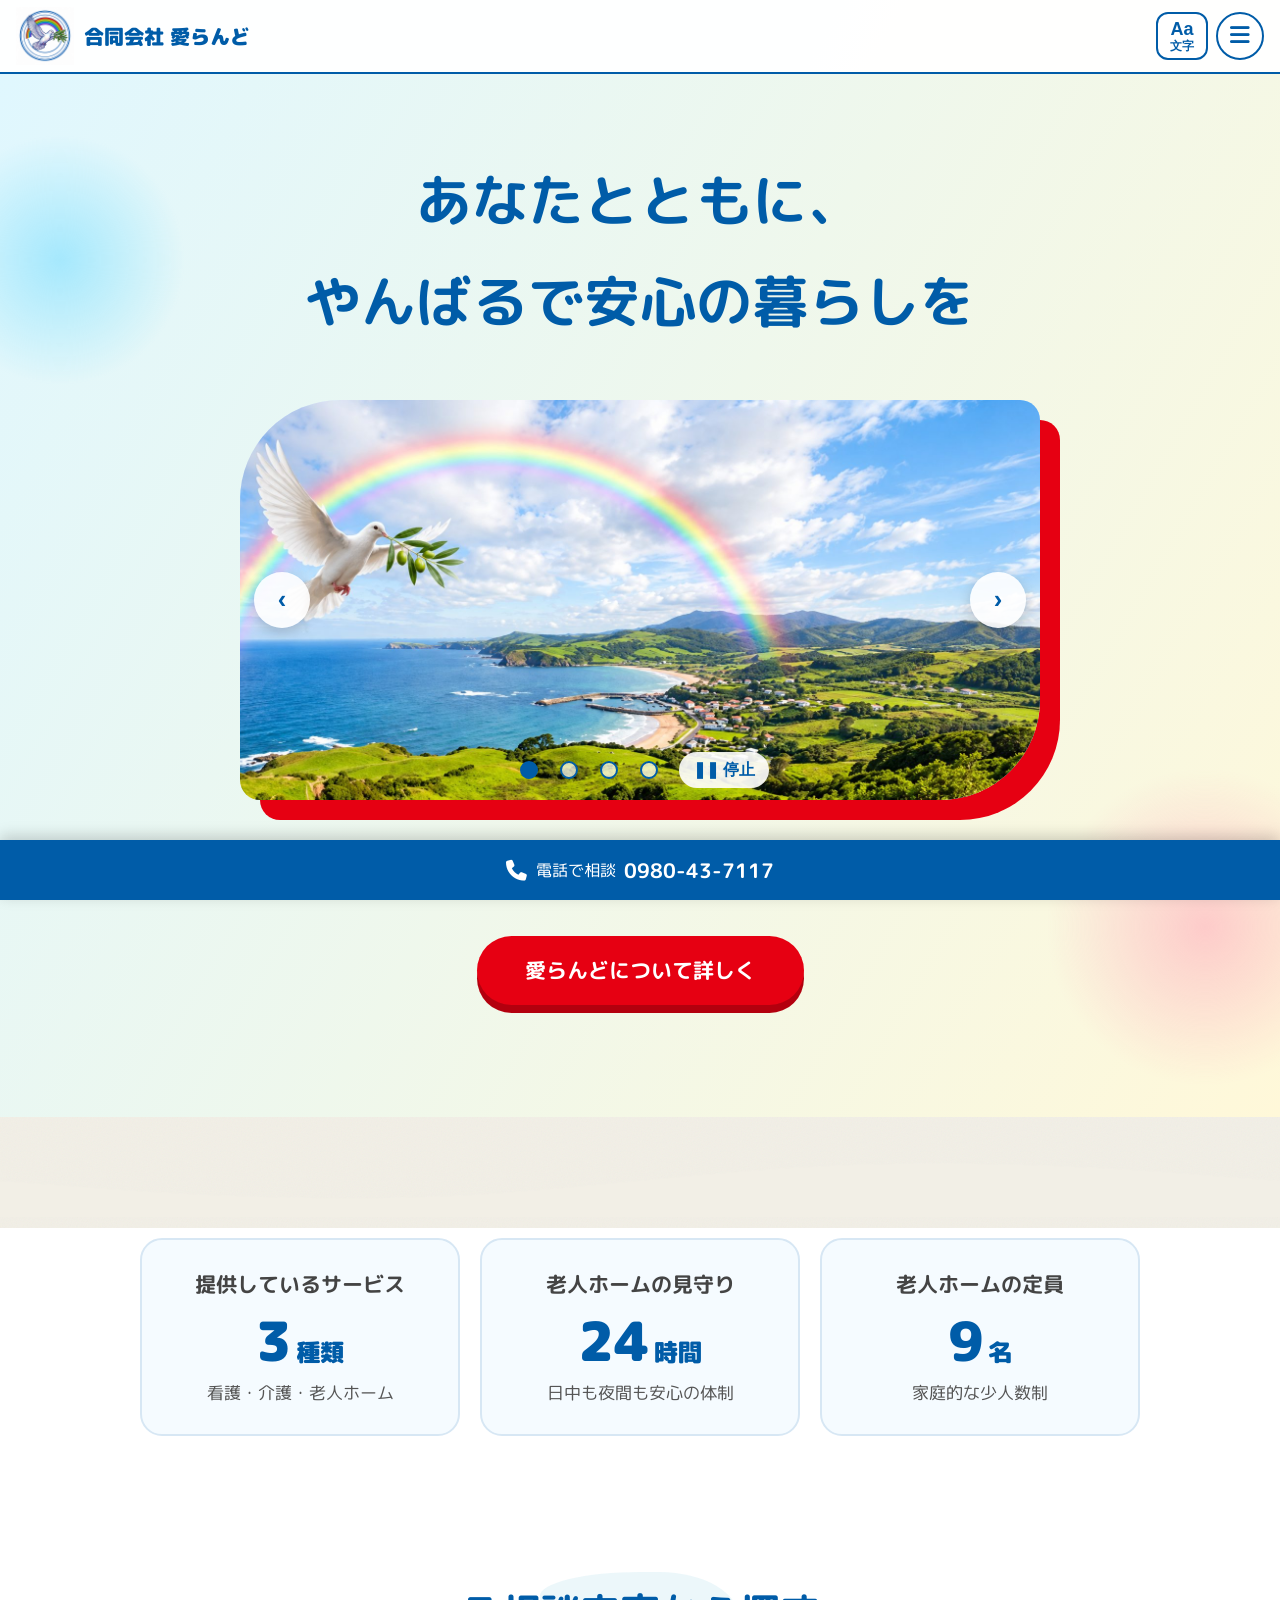
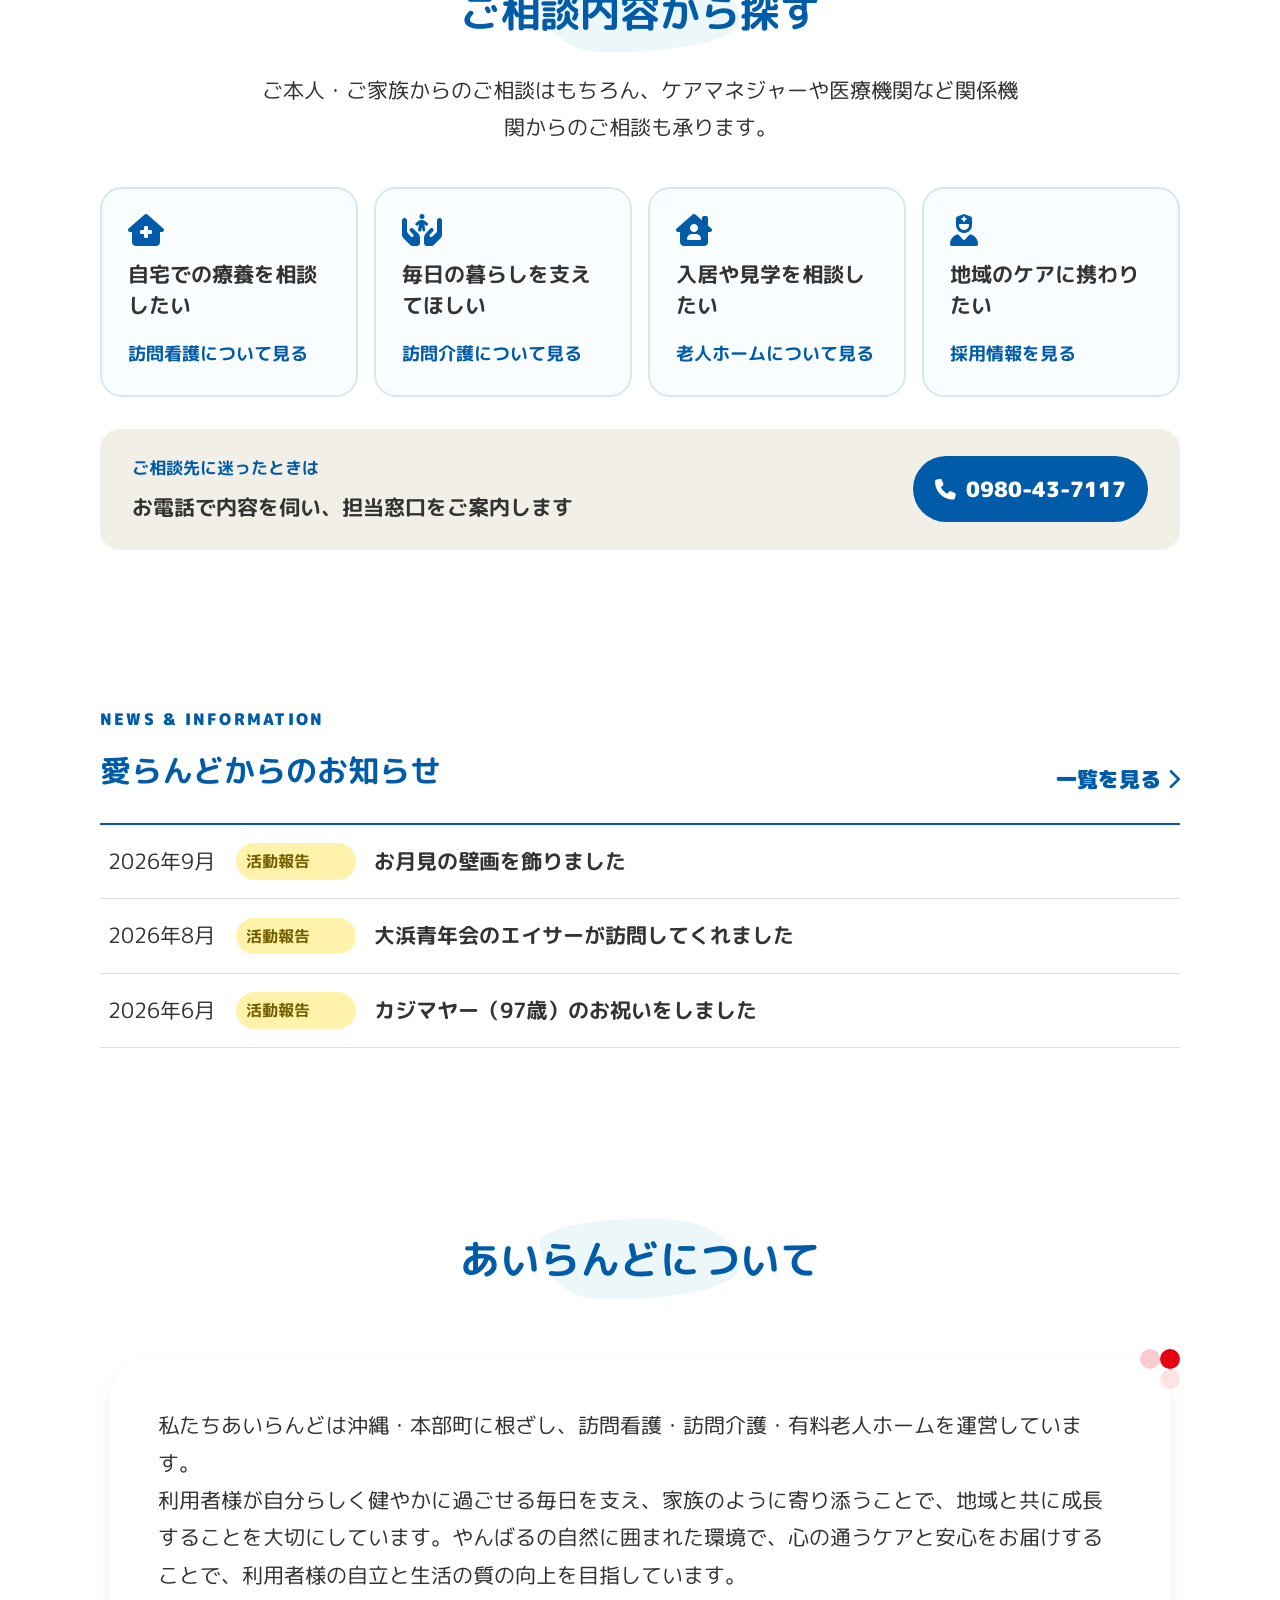
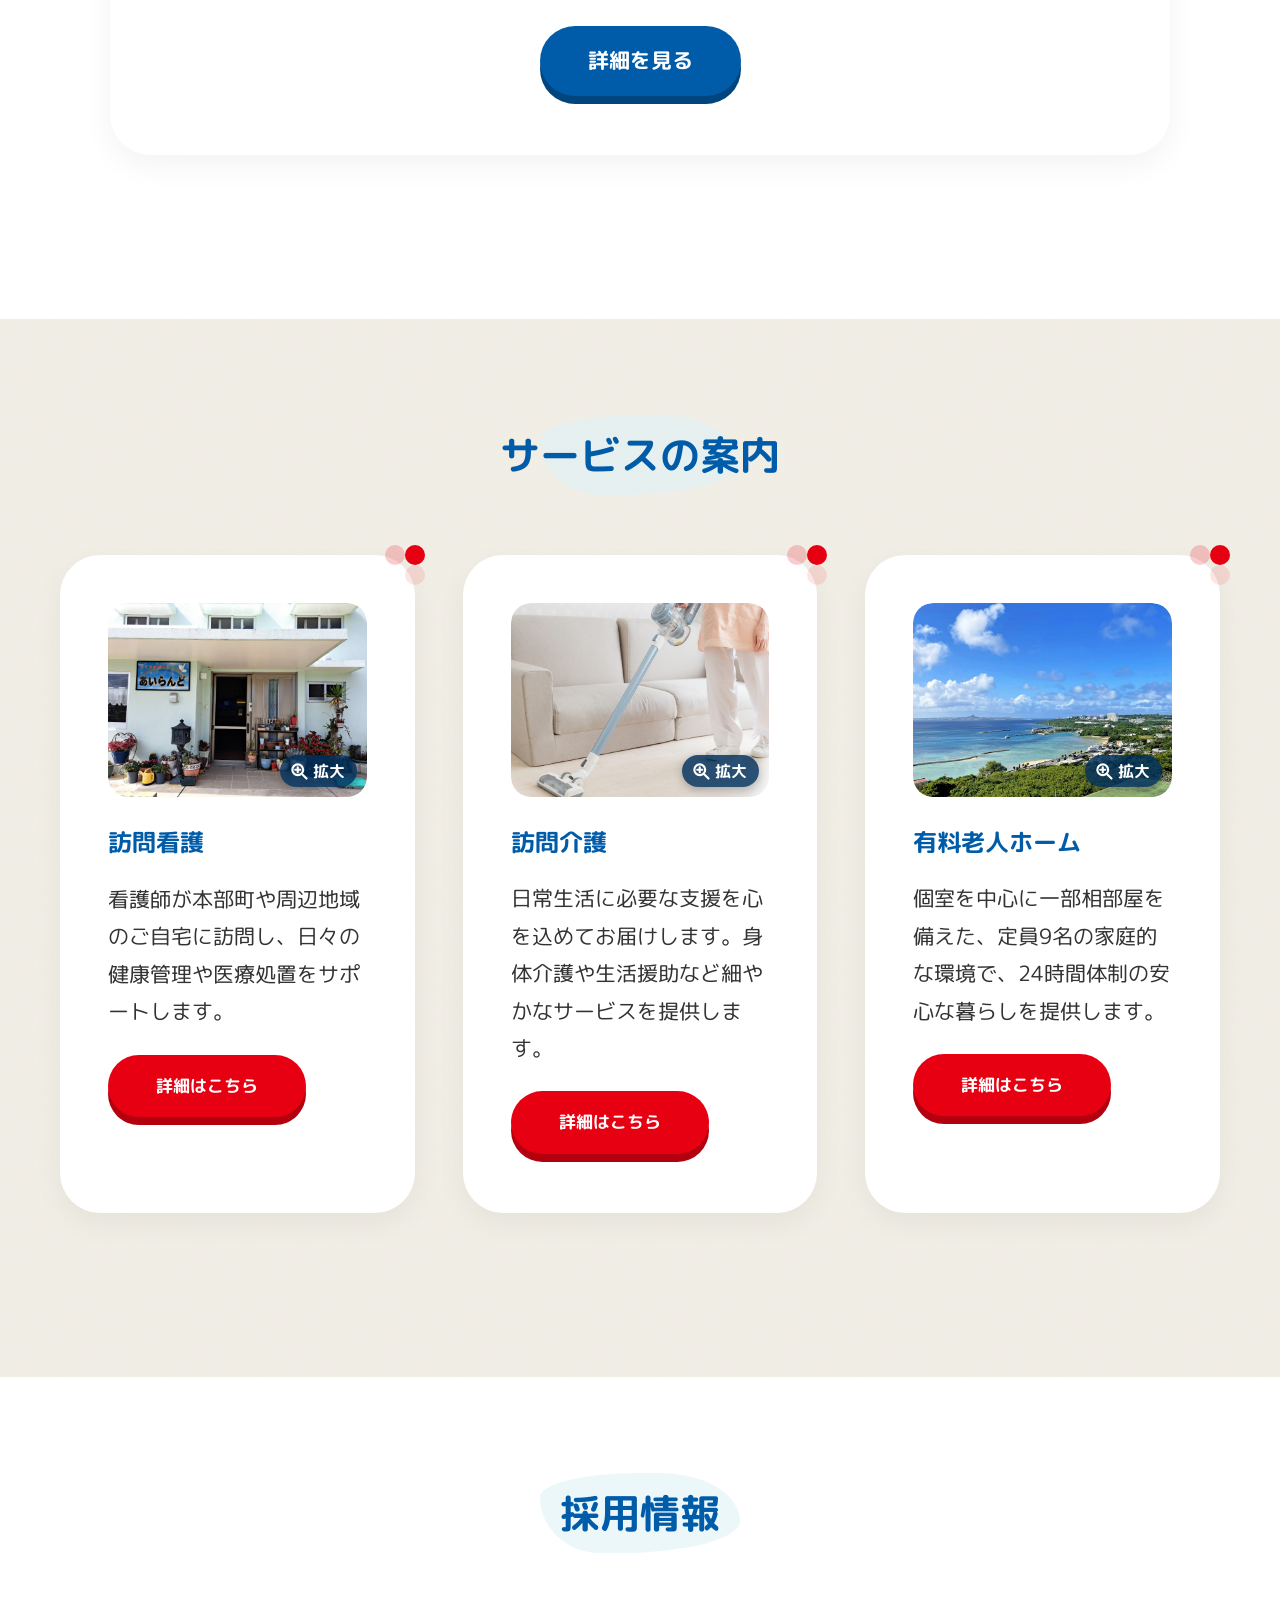
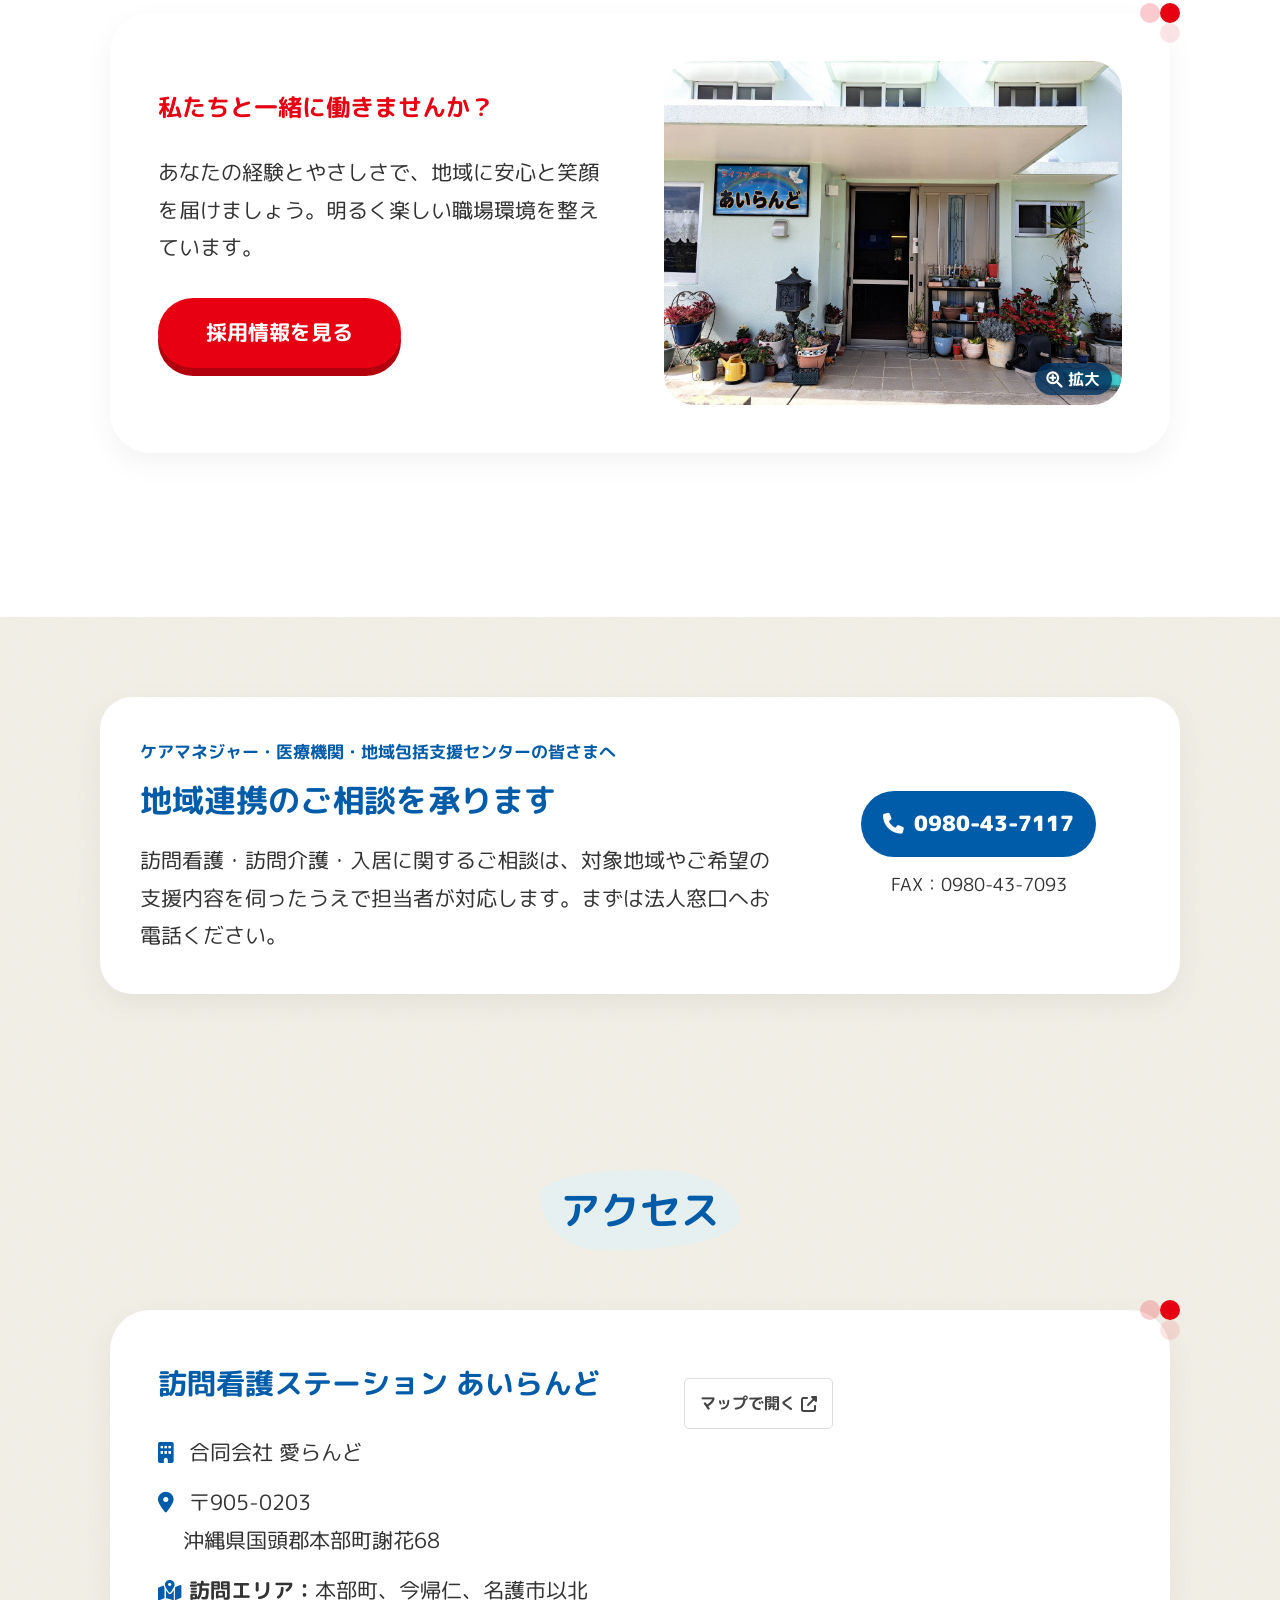
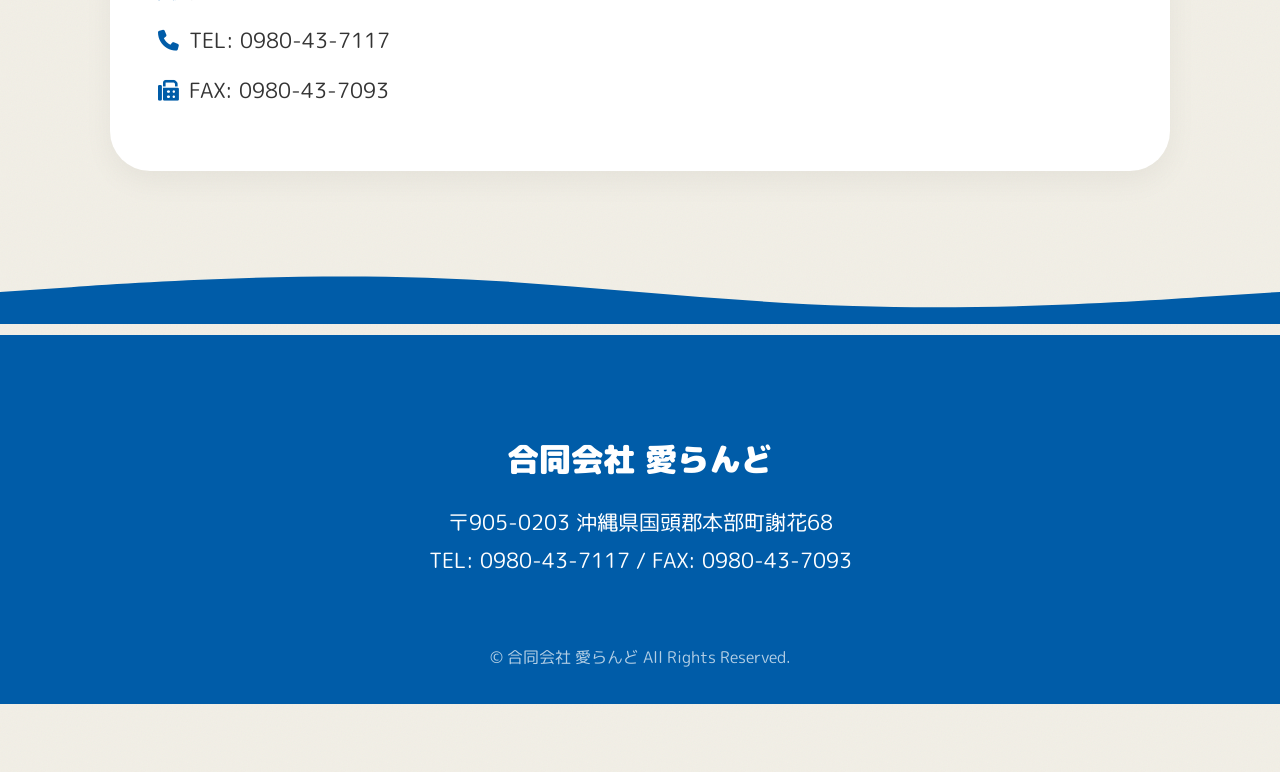
==== commit ea24301d: "お知らせに活動報告4件（5月誕生日会・6月カジマヤー・8月エイサー・9月月見）を掲載、お知らせを再表示" ====
--- a/index.html
+++ b/index.html
@@ -40,7 +40,7 @@
                     <li><a href="care.html">訪問介護</a></li>
                     <li><a href="senior.html">老人ホーム</a></li>
                     <li><a href="recruit.html">採用情報</a></li>
-                    <li hidden><!-- お知らせ：記事ができたら hidden を外す --><a href="updates.html">お知らせ</a></li>
+                    <li><a href="updates.html">お知らせ</a></li>
                 </ul>
             </nav>
             <div class="header-ctas">
@@ -103,19 +103,17 @@
         </div>
     </section>
 
-    <!-- お知らせ欄：記事ができたら hidden を外す -->
-    <section class="home-news-section" aria-labelledby="home-news-title" hidden>
+    <section class="home-news-section" aria-labelledby="home-news-title">
         <div class="container content-container">
             <div class="home-news-heading">
                 <div><p class="eyebrow">NEWS &amp; INFORMATION</p><h2 id="home-news-title">愛らんどからの<span class="nw">お知らせ</span></h2></div>
                 <a class="text-link" href="updates.html">一覧を見る <i class="fa-solid fa-chevron-right" aria-hidden="true"></i></a>
             </div>
-            <div class="home-news-list">
-                <a href="updates.html" class="home-news-item"><time datetime="2026-09-10">2026.09.10</time><span class="category activity">活動報告</span><strong>秋の飾り付けを行いました</strong></a>
-                <a href="updates.html" class="home-news-item"><time datetime="2026-09-05">2026.09.05</time><span class="category availability">受け入れ状況</span><strong>入居・サービス利用のご相談について</strong></a>
-                <a href="updates.html" class="home-news-item"><time datetime="2026-09-01">2026.09.01</time><span class="category recruit">採用情報</span><strong>採用に関するお問い合わせを受け付けています</strong></a>
-            </div>
-            <p class="sample-footnote">※現在は更新イメージとしてサンプル情報を掲載しています。</p>
+            <div class="home-news-list">
+                <a href="updates.html" class="home-news-item"><time datetime="2026-09">2026年9月</time><span class="category activity">活動報告</span><strong>お月見の壁画を飾りました</strong></a>
+                <a href="updates.html" class="home-news-item"><time datetime="2026-08">2026年8月</time><span class="category activity">活動報告</span><strong>大浜青年会のエイサーが訪問してくれました</strong></a>
+                <a href="updates.html" class="home-news-item"><time datetime="2026-06">2026年6月</time><span class="category activity">活動報告</span><strong>カジマヤー（97歳）のお祝いをしました</strong></a>
+            </div>
         </div>
     </section>
 
--- a/styles.css
+++ b/styles.css
@@ -786,3 +786,12 @@
     div:has(> div[style*="width: 60px"]) { gap: 1rem !important; }
     div[style*="min-width: 300px"] { min-width: 0 !important; flex-basis: 100% !important; }
 }
+
+/* お知らせ：2列カード、動画、追加写真 */
+.news-grid.news-grid-2 { grid-template-columns: repeat(2, 1fr); align-items: start; }
+.status-section h2 { color: #fff; }
+.news-video { display: block; width: 100%; aspect-ratio: 16 / 9; background: #000; }
+.news-photos { margin: 4px 0 8px; }
+.news-photos img { width: 100%; aspect-ratio: 3 / 2; object-fit: cover; border-radius: 12px; }
+.news-card-body small { display: block; }
+@media (max-width: 850px) { .news-grid.news-grid-2 { grid-template-columns: 1fr; } }
--- a/motion.css
+++ b/motion.css
@@ -128,3 +128,118 @@
     .hero-slider .slide { transition: none; }
     .to-top { transition: none; }
 }
+
+/* ---------- 6. 「拡大」マーク ---------- */
+.zoom-wrap { position: relative; display: block; overflow: hidden; }
+.zoom-wrap > img { display: block; }
+.zoom-badge {
+    position: absolute; right: 10px; bottom: 10px; z-index: 1;
+    display: inline-flex; align-items: center; gap: 4px;
+    padding: 6px 12px 6px 9px; border-radius: 999px;
+    background: rgba(0,48,92,.82); color: #fff;
+    font-size: 1rem; font-weight: 700; line-height: 1; cursor: zoom-in;
+    box-shadow: 0 3px 10px rgba(0,0,0,.25);
+}
+
+/* ---------- 7. 文字の大きさ切り替え ---------- */
+html.fs-l { font-size: 112.5%; }
+html.fs-xl { font-size: 125%; }
+.font-switch {
+    position: fixed; left: 16px; bottom: 24px; z-index: 2400;
+    display: flex; align-items: center; gap: 4px; padding: 6px 6px 6px 12px;
+    background: #fff; border: 2px solid var(--primary-blue); border-radius: 999px;
+    box-shadow: 0 6px 18px rgba(0,0,0,.18);
+    font-size: 16px; /* 切り替えボタン自体の大きさは固定 */
+}
+.font-switch-label { font-weight: 900; color: var(--primary-blue); margin-right: 4px; }
+.fs-btn {
+    min-width: 48px; height: 44px; padding: 0 10px; border: none; border-radius: 999px;
+    background: #eef6fc; color: var(--primary-blue); font-weight: 900; cursor: pointer;
+}
+.fs-btn-m { font-size: 15px; }
+.fs-btn-l { font-size: 18px; }
+.fs-btn-xl { font-size: 21px; }
+.fs-btn[aria-pressed="true"] { background: var(--primary-blue); color: #fff; }
+/* 文字を大きくしたときは、PCでもメニューを「≡」にまとめて崩れを防ぐ */
+html.fs-l .header-container, html.fs-xl .header-container { height: 72px; flex-wrap: wrap; align-items: center; }
+html.fs-l .menu-toggle, html.fs-xl .menu-toggle { display: block; }
+html.fs-l .nav-section, html.fs-xl .nav-section { display: none; order: 3; width: 100%; background: var(--white); border-top: 1px solid #ddd; box-shadow: 0 8px 20px rgba(0,0,0,.08); }
+html.fs-l .nav-section.is-open, html.fs-xl .nav-section.is-open { display: block; }
+html.fs-l .nav-section ul, html.fs-xl .nav-section ul { display: block; margin: 0; padding: .5rem 1rem 1rem; }
+html.fs-l .nav-section ul li a, html.fs-xl .nav-section ul li a { display: block; padding: .7rem .5rem; }
+html.fs-l .header-ctas, html.fs-xl .header-ctas { display: none; }
+html.fs-l body, html.fs-xl body { padding-bottom: 68px; }
+html.fs-l .mobile-phone-bar, html.fs-xl .mobile-phone-bar {
+    position: fixed; z-index: 2500; left: 0; right: 0; bottom: 0;
+    display: flex; align-items: center; justify-content: center; gap: .55rem;
+    min-height: 60px; padding: .55rem 1rem; background: var(--primary-blue);
+    color: var(--white); text-decoration: none; box-shadow: 0 -4px 14px rgba(0,0,0,.18);
+}
+html.fs-l .to-top, html.fs-xl .to-top { bottom: 84px; }
+html.fs-l .font-switch, html.fs-xl .font-switch { bottom: 84px; }
+
+/* ---------- 8. ご利用までの流れ ---------- */
+.step-flow { position: relative; }
+.step-line {
+    position: absolute; width: 6px; border-radius: 3px; z-index: 0;
+    background: linear-gradient(var(--accent-red), #f39aa1);
+    transform-origin: top; transform: scaleY(1);
+}
+.step-circle { position: relative; z-index: 1; box-shadow: 0 0 0 6px #fff; }
+.step-flow.step-animate .step-line { transform: scaleY(0); transition: transform 1.4s ease .2s; }
+.step-flow.step-animate .step-row { opacity: 0; transform: translateX(-24px); transition: opacity .6s ease var(--step-delay), transform .6s ease var(--step-delay); }
+.step-flow.step-animate.is-shown .step-line { transform: scaleY(1); }
+.step-flow.step-animate.is-shown .step-row { opacity: 1; transform: none; }
+
+@media (max-width: 1400px) {
+    .font-switch { bottom: 84px; }
+}
+@media (max-width: 768px) {
+    /* スマホでは「上へ」ボタンと並ぶよう左下に小さめに */
+    .font-switch { left: 10px; padding: 4px 4px 4px 10px; }
+    .fs-btn { min-width: 44px; height: 42px; padding: 0 8px; }
+}
+
+/* ---------- 文字の大きさ：表示場所の切り替え ---------- */
+/* PC（1401px以上・標準サイズ）：左下の切り替え欄。それ以外：ヘッダーの「文字」ボタン */
+.fs-toggle, .fs-panel { display: none; }
+@media (max-width: 1400px) {
+    .font-switch { display: none; }
+    .fs-toggle { display: inline-flex; }
+}
+html.fs-l .font-switch, html.fs-xl .font-switch { display: none; }
+html.fs-l .fs-toggle, html.fs-xl .fs-toggle { display: inline-flex; }
+.fs-toggle {
+    align-self: center; margin-left: auto; margin-right: .5rem;
+    flex-direction: column; align-items: center; justify-content: center;
+    width: 52px; height: 48px; border: 2px solid var(--primary-blue); border-radius: 12px;
+    background: #fff; color: var(--primary-blue); cursor: pointer; line-height: 1; padding: 0;
+    font-size: 16px; /* ボタン自体の大きさは固定 */
+}
+.fs-toggle-aa { font-size: 18px; font-weight: 900; }
+.fs-toggle-text { font-size: 12px; font-weight: 700; margin-top: 2px; }
+.fs-toggle[aria-expanded="true"] { background: var(--primary-blue); color: #fff; }
+@media (max-width: 1400px) { .menu-toggle { margin-left: 0; } }
+html.fs-l .menu-toggle, html.fs-xl .menu-toggle { margin-left: 0; }
+.fs-panel.is-open {
+    display: flex; align-items: center; gap: 6px; flex-wrap: wrap;
+    position: absolute; right: 12px; top: calc(100% + 8px); z-index: 2100;
+    padding: 12px; background: #fff; border: 2px solid var(--primary-blue); border-radius: 16px;
+    box-shadow: 0 10px 28px rgba(0,0,0,.2); font-size: 16px;
+}
+.fs-panel-title { width: 100%; margin: 0 0 4px; font-weight: 900; color: var(--primary-blue); font-size: 16px; }
+.fs-panel .fs-btn { min-width: 64px; height: 50px; }
+
+/* 文字を大きくしても、ヘッダーと見出しが画面からはみ出さないように */
+@media (max-width: 768px) {
+    html.fs-l .logo-section, html.fs-xl .logo-section { font-size: 19px; padding: 0 .75rem; }
+    html.fs-xl .hero h1 { font-size: 1.75rem; }
+}
+@media (max-width: 420px) {
+    .brand-logo { width: 44px; height: 44px; margin-right: 8px; }
+    .logo-section { padding: 0 .75rem; }
+}
+
+/* 特大のとき、区切り指定した見出しが画面幅を超えないように */
+.nw { max-width: 100%; }
+.grid-2 > * { min-width: 0; }
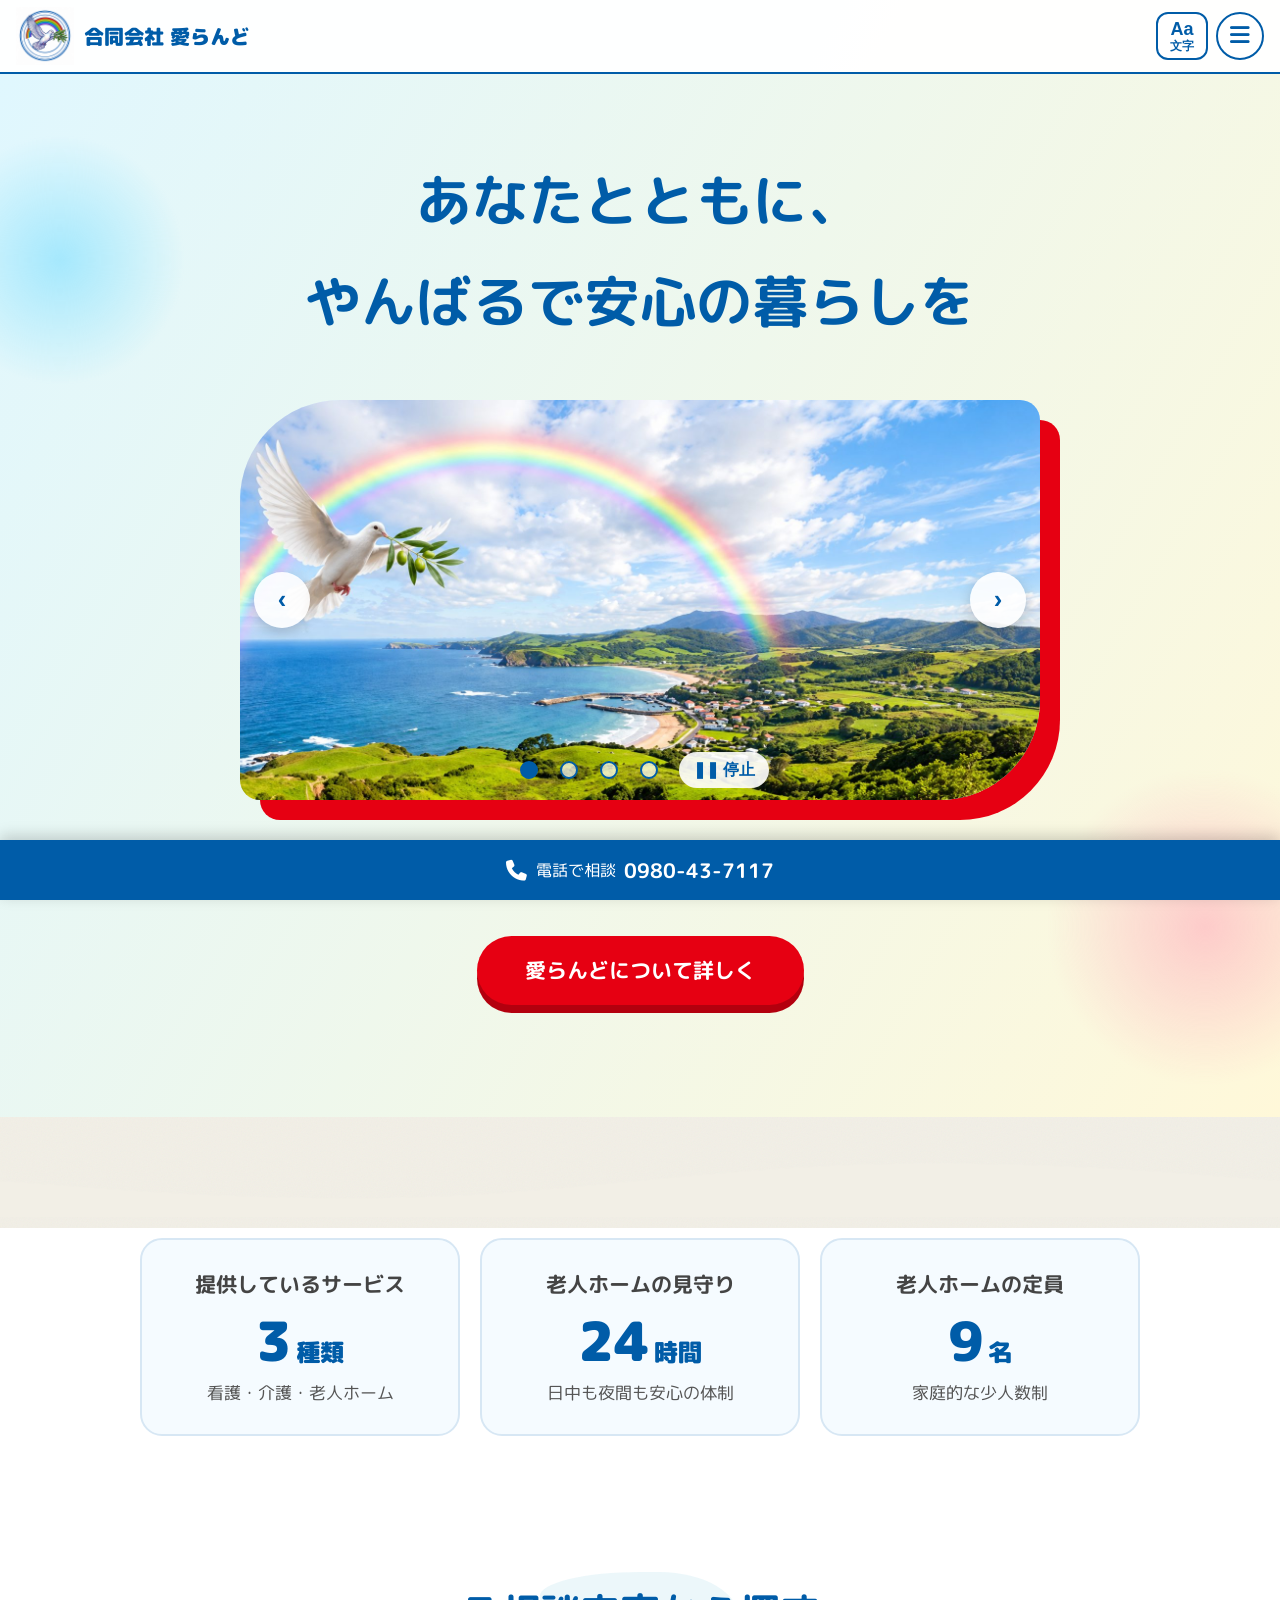
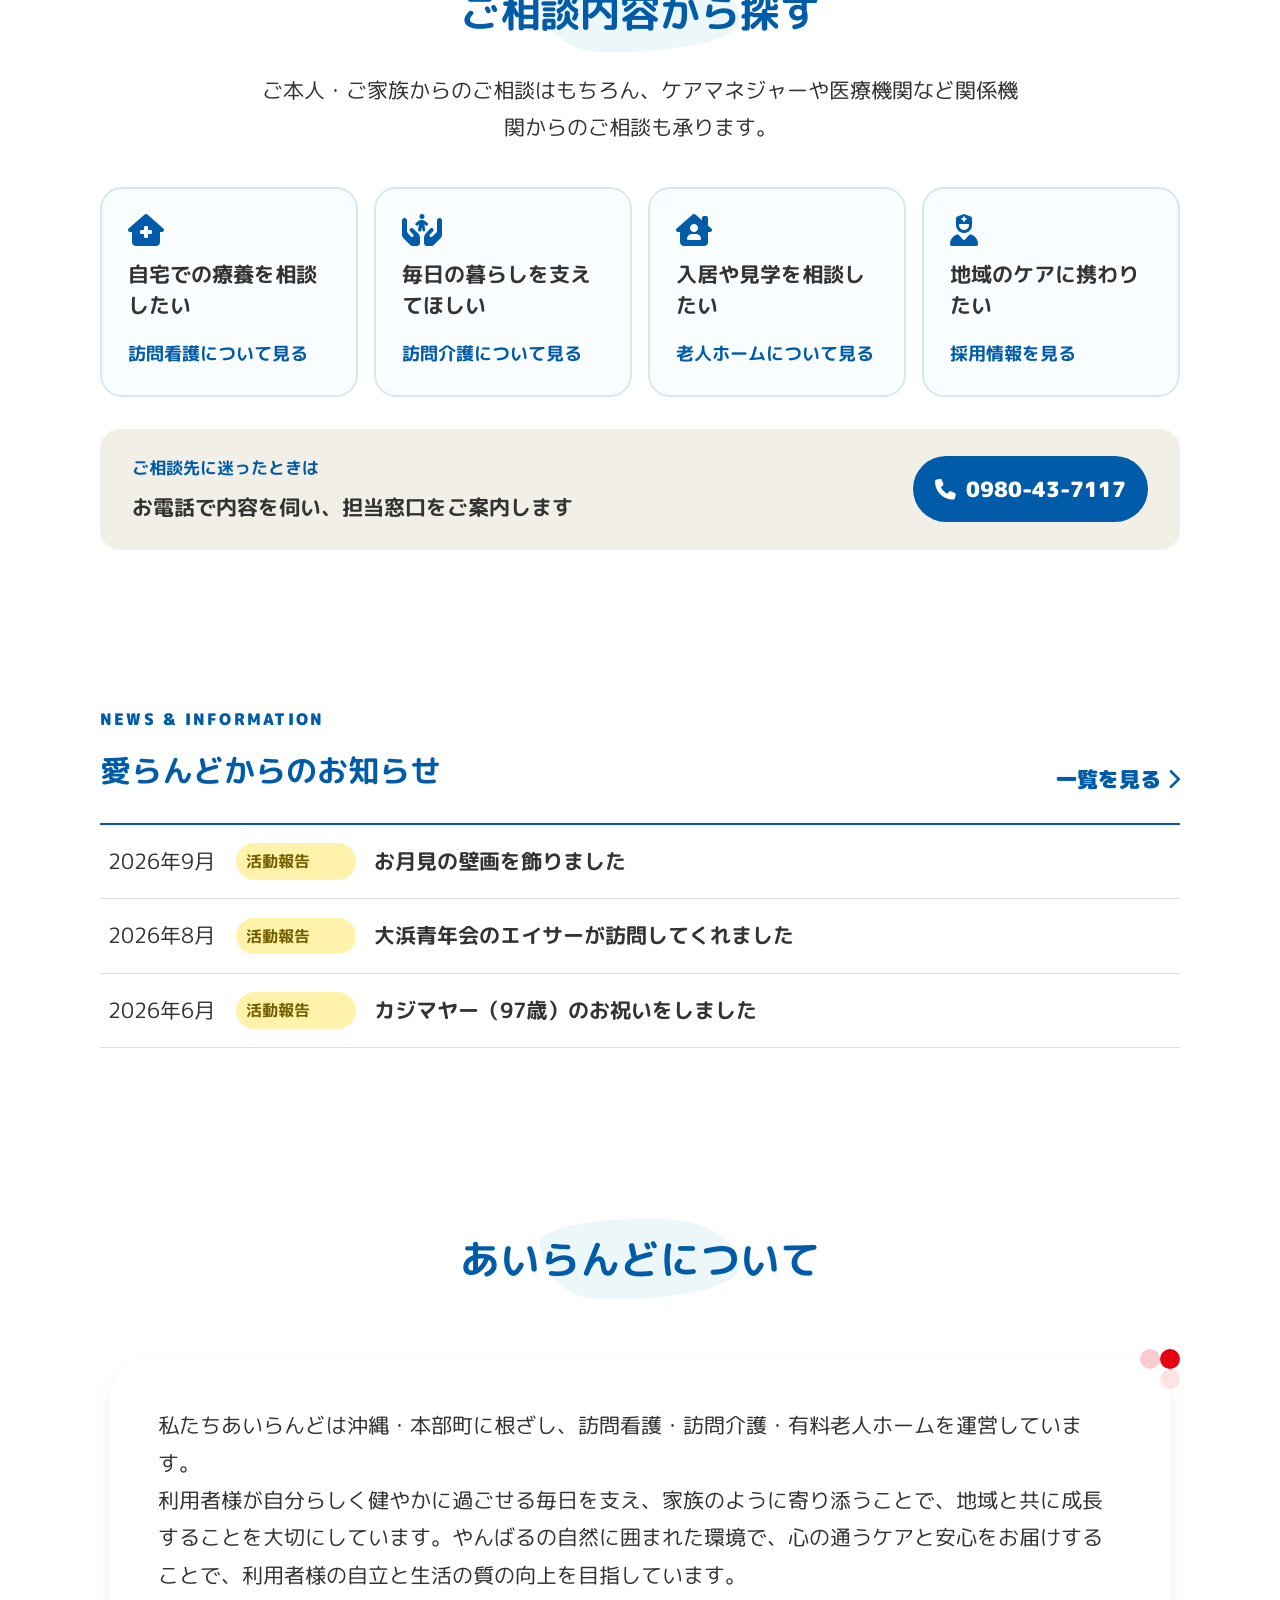
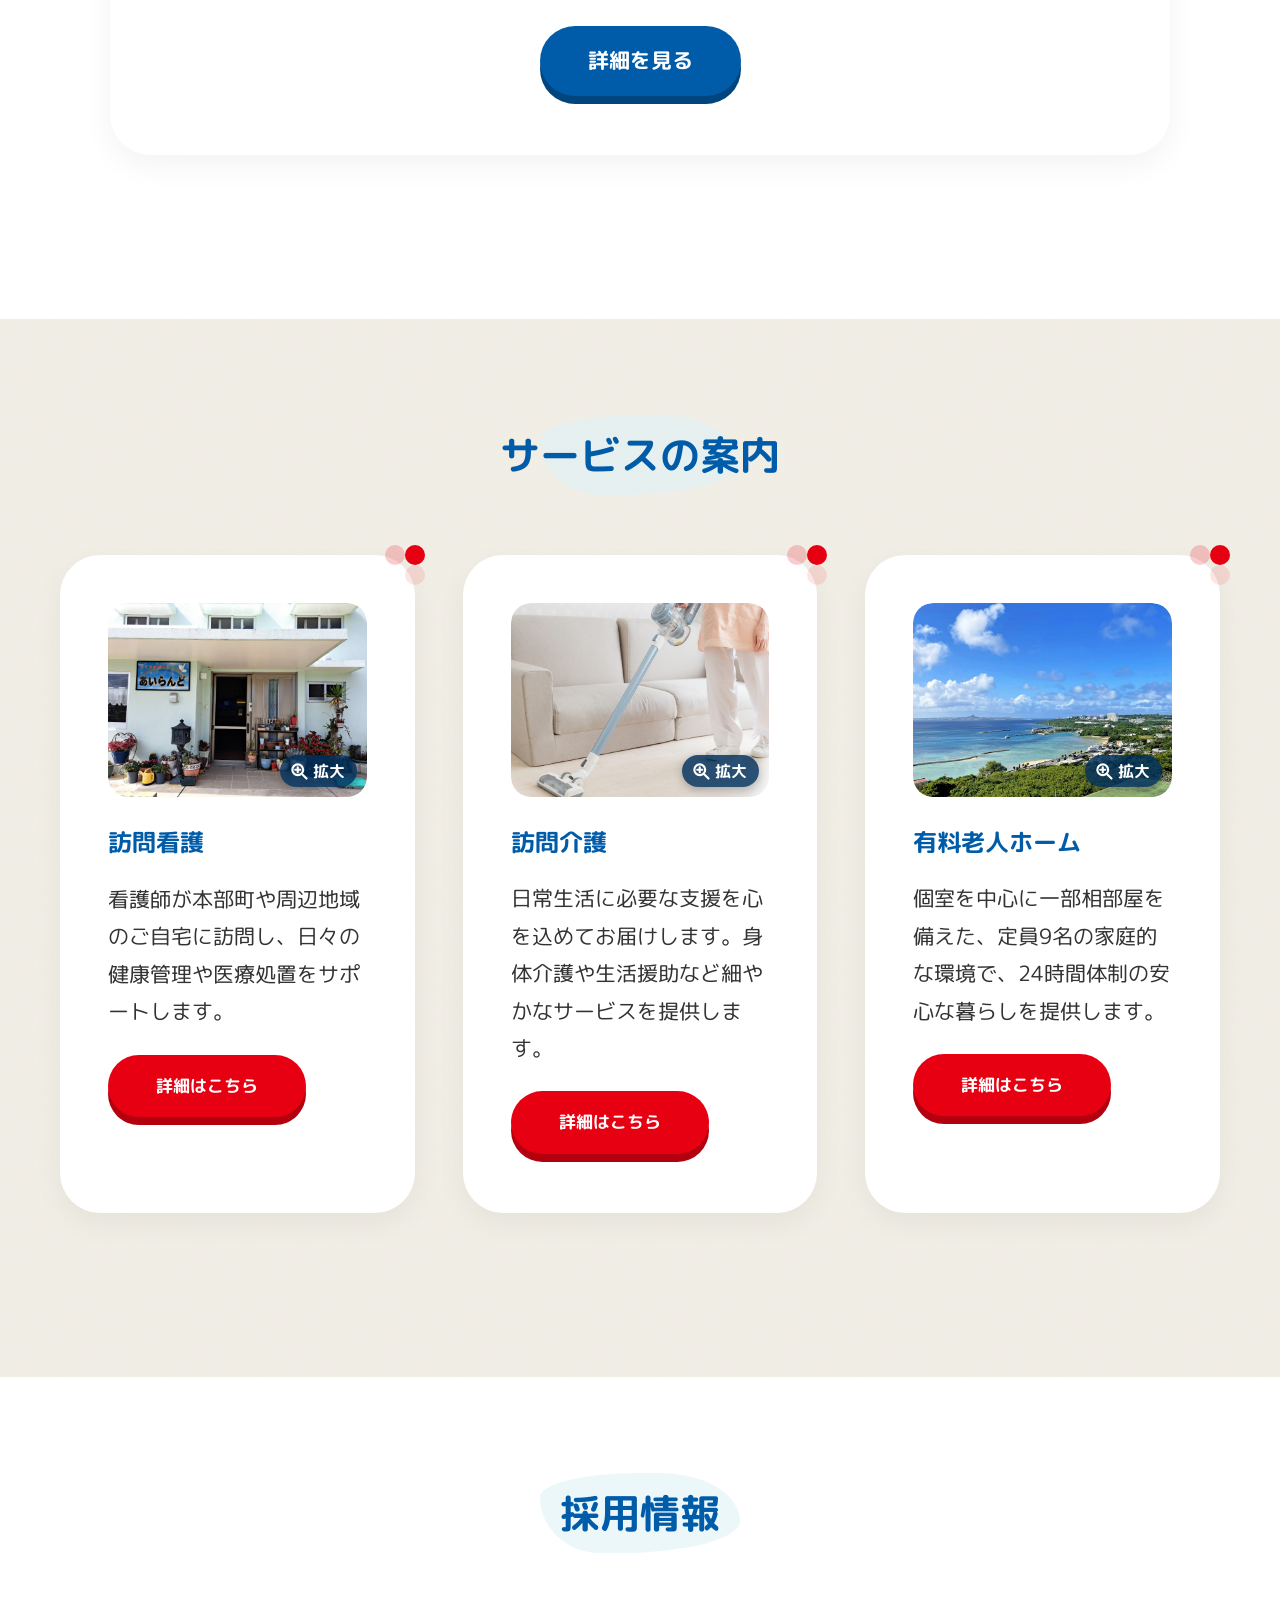
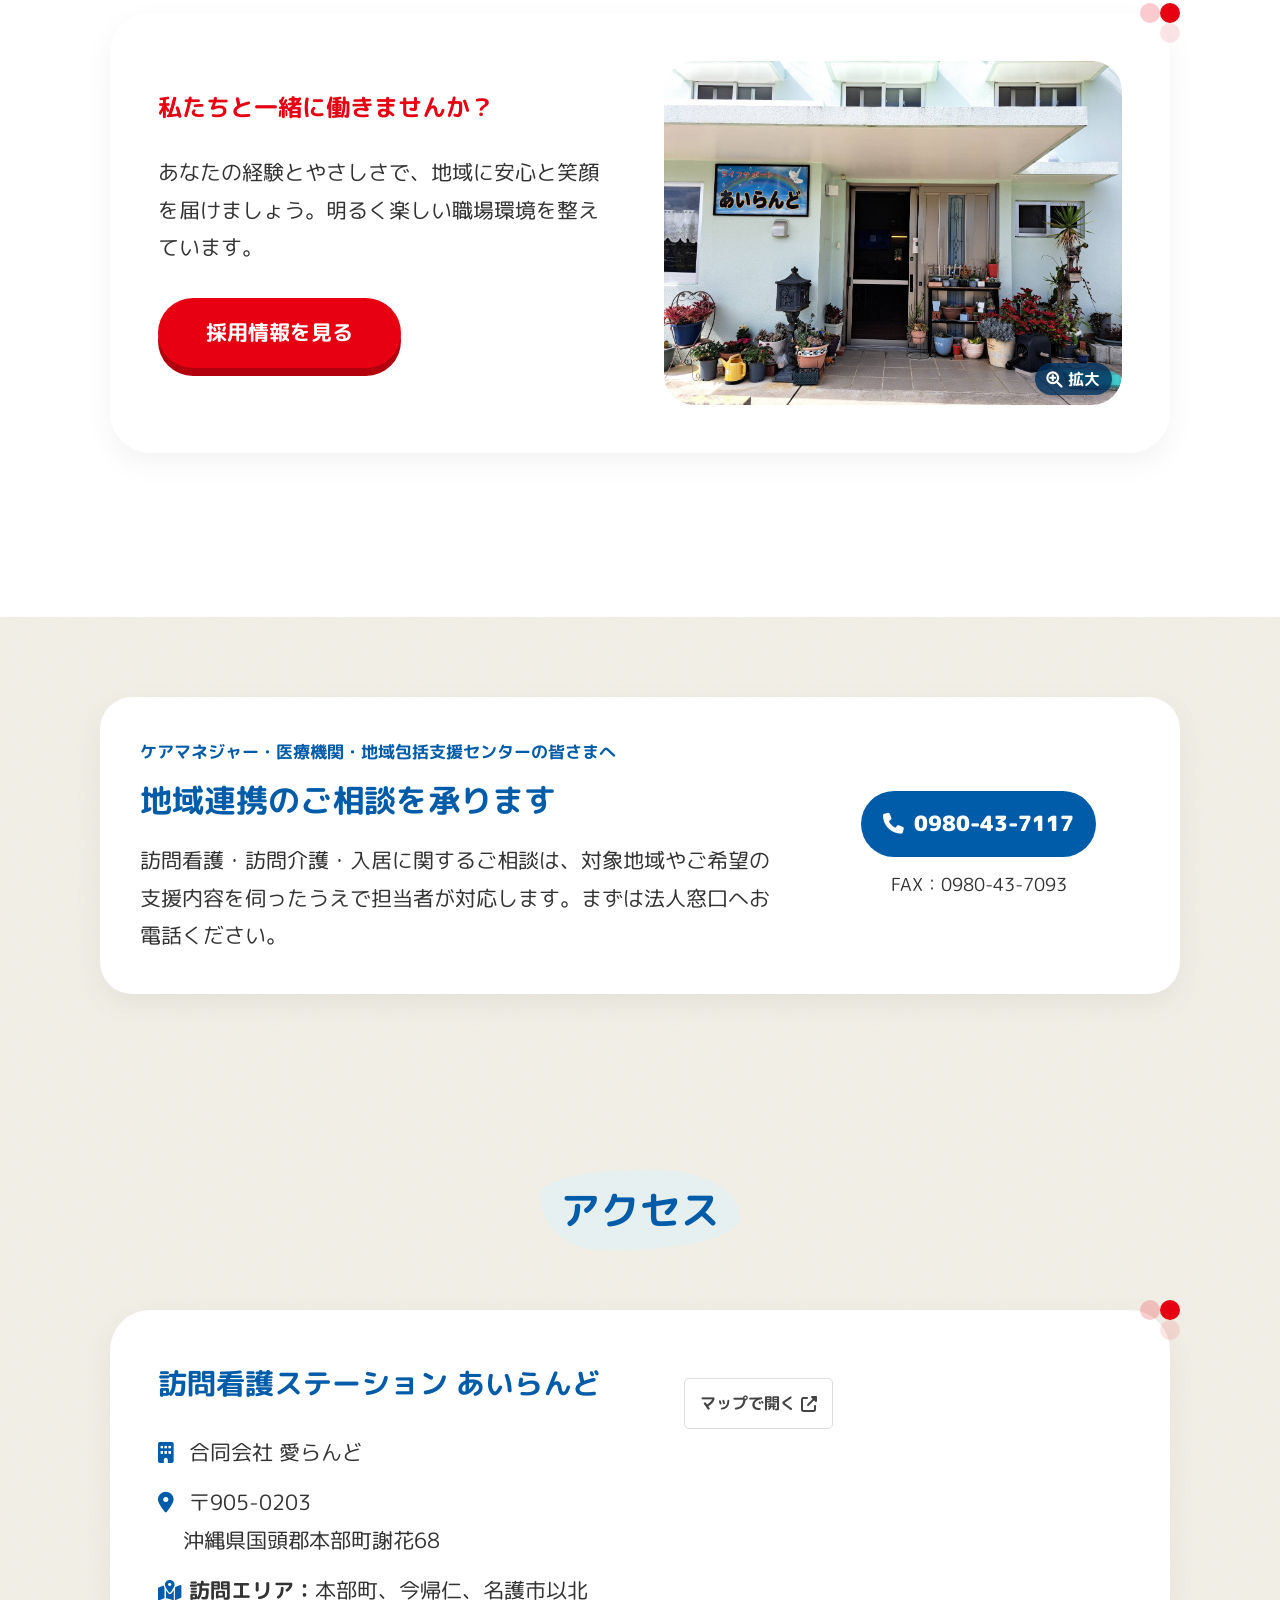
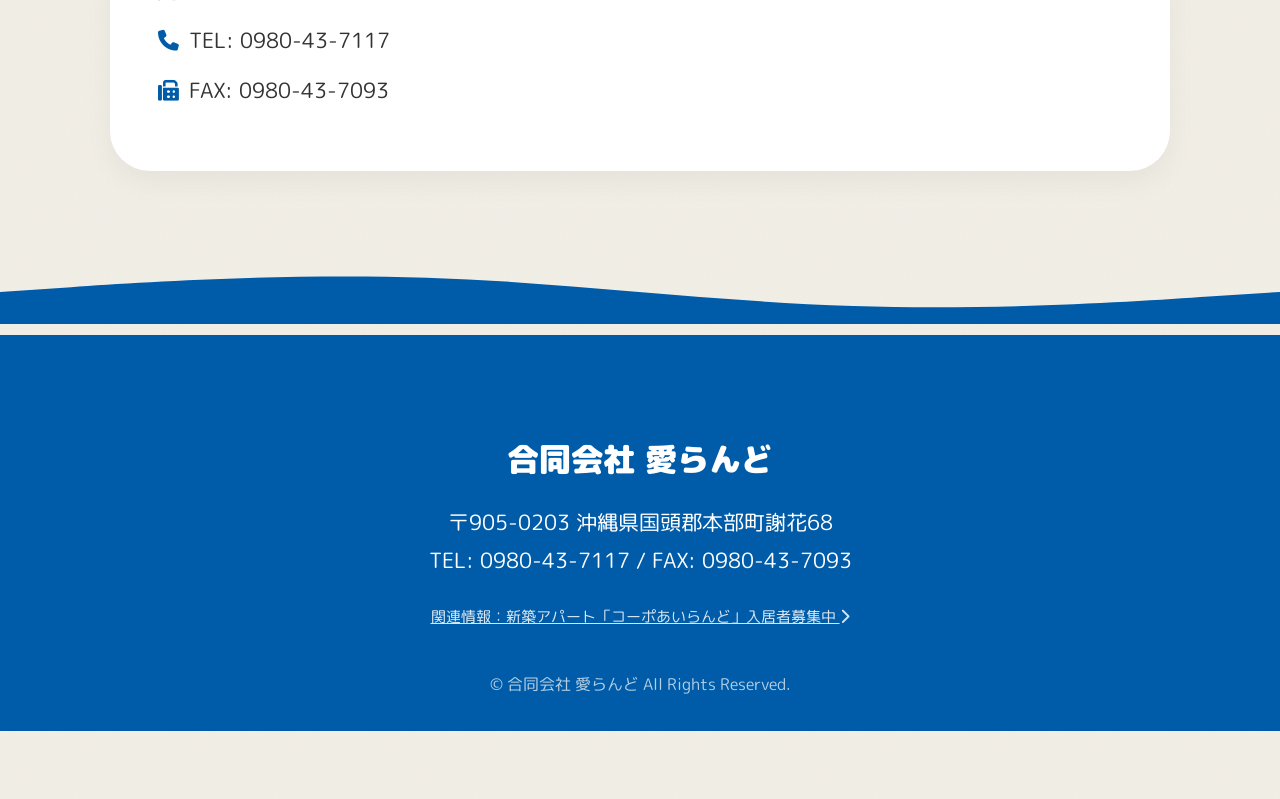
==== commit b08dbf6e: "Add apartment.html for Corp Ailand tenant recruitment notice Independent page for the representative" ====
--- a/index.html
+++ b/index.html
@@ -2,22 +2,22 @@
 <html lang="ja">
 <head>
     <meta charset="UTF-8">
-    <meta name="robots" content="noindex, nofollow"><!-- 仮公開中：正式公開時にこの行を削除 -->
     <meta name="viewport" content="width=device-width, initial-scale=1.0">
     <meta name="description" content="沖縄県本部町の合同会社 愛らんど。訪問看護、訪問介護、住宅型有料老人ホームを通じて、やんばる地域の安心な暮らしを支えます。">
     <link rel="icon" href="favicon.svg" type="image/svg+xml">
+    <link rel="canonical" href="https://ailand-happy.jp/">
     <meta property="og:type" content="website">
     <meta property="og:title" content="合同会社 愛らんど｜沖縄・本部町の訪問看護・介護施設">
     <meta property="og:description" content="訪問看護・訪問介護・住宅型有料老人ホームを通じて、やんばる地域の安心な暮らしを支えます。">
-    <meta property="og:url" content="https://www.ailand.okinawa/">
-    <meta property="og:image" content="https://www.ailand.okinawa/images/ocean.jpg">
+    <meta property="og:url" content="https://ailand-happy.jp/">
+    <meta property="og:image" content="https://ailand-happy.jp/images/ocean.jpg">
     <title>合同会社 愛らんど | 沖縄・本部町の訪問看護・介護施設</title>
     <link href="https://fonts.googleapis.com/css2?family=M+PLUS+Rounded+1c:wght@400;700;900&display=swap" rel="stylesheet">
     <link rel="stylesheet" href="https://cdnjs.cloudflare.com/ajax/libs/font-awesome/6.4.0/css/all.min.css">
     <link rel="stylesheet" href="styles.css">
     <link rel="stylesheet" href="motion.css">
     <script type="application/ld+json">
-    {"@context":"https://schema.org","@type":"Organization","name":"合同会社 愛らんど","url":"https://www.ailand.okinawa/","telephone":"0980-43-7117","address":{"@type":"PostalAddress","postalCode":"905-0203","addressRegion":"沖縄県","addressLocality":"国頭郡本部町","streetAddress":"謝花68"},"areaServed":["本部町","今帰仁村","名護市以北"]}
+    {"@context":"https://schema.org","@type":"MedicalBusiness","name":"合同会社 愛らんど","url":"https://ailand-happy.jp/","image":"https://ailand-happy.jp/images/ocean.jpg","telephone":"0980-43-7117","address":{"@type":"PostalAddress","postalCode":"905-0203","addressRegion":"沖縄県","addressLocality":"国頭郡本部町","streetAddress":"謝花68","addressCountry":"JP"},"areaServed":["本部町","今帰仁村","名護市以北"],"hasMap":"https://maps.app.goo.gl/3Eu3qzjx5qtb6wbb9"}
     </script>
 </head>
 <body>
@@ -109,10 +109,10 @@
                 <div><p class="eyebrow">NEWS &amp; INFORMATION</p><h2 id="home-news-title">愛らんどからの<span class="nw">お知らせ</span></h2></div>
                 <a class="text-link" href="updates.html">一覧を見る <i class="fa-solid fa-chevron-right" aria-hidden="true"></i></a>
             </div>
-            <div class="home-news-list">
-                <a href="updates.html" class="home-news-item"><time datetime="2026-09">2026年9月</time><span class="category activity">活動報告</span><strong>お月見の壁画を飾りました</strong></a>
-                <a href="updates.html" class="home-news-item"><time datetime="2026-08">2026年8月</time><span class="category activity">活動報告</span><strong>大浜青年会のエイサーが訪問してくれました</strong></a>
-                <a href="updates.html" class="home-news-item"><time datetime="2026-06">2026年6月</time><span class="category activity">活動報告</span><strong>カジマヤー（97歳）のお祝いをしました</strong></a>
+            <div class="home-news-list">
+                <a href="updates.html" class="home-news-item"><time datetime="2026-09">2026年9月</time><span class="category activity">活動報告</span><strong>お月見の壁画を飾りました</strong></a>
+                <a href="updates.html" class="home-news-item"><time datetime="2026-08">2026年8月</time><span class="category activity">活動報告</span><strong>大浜青年会のエイサーが訪問してくれました</strong></a>
+                <a href="updates.html" class="home-news-item"><time datetime="2026-06">2026年6月</time><span class="category activity">活動報告</span><strong>カジマヤー（97歳）のお祝いをしました</strong></a>
             </div>
         </div>
     </section>
@@ -233,7 +233,10 @@
             <div style="font-size: 2rem; font-weight: 900; margin-bottom: 1rem;">合同会社 愛らんど</div>
             <p><span class="tel-nw">〒905-0203</span> 沖縄県国頭郡本部町謝花68</p>
             <p>TEL: <span class="tel-nw">0980-43-7117</span> / FAX: <span class="tel-nw">0980-43-7093</span></p>
-            <div style="margin-top: 4rem; font-size: 1rem; opacity: 0.7;">
+            <div style="margin-top: 1.5rem; font-size: 0.95rem; opacity: 0.85;">
+                <a href="apartment.html" style="color: inherit; text-decoration: underline;">関連情報：新築アパート「コーポあいらんど」入居者募集中 <i class="fa-solid fa-chevron-right" aria-hidden="true"></i></a>
+            </div>
+            <div style="margin-top: 2.5rem; font-size: 1rem; opacity: 0.7;">
                 &copy; 合同会社 愛らんど All Rights Reserved.
             </div>
         </div>
--- a/styles.css
+++ b/styles.css
@@ -127,7 +127,7 @@
     position: relative;
 }
 
-.section-title h2 {
+.section-title h1, .section-title h2 {
     font-size: 2.5rem;
     display: inline-block;
     position: relative;
@@ -393,7 +393,7 @@
     .hero-illust { margin: 2rem auto; border-radius: 48px 12px 48px 12px; box-shadow: 10px 10px 0 var(--accent-red); }
     .grid-2 { grid-template-columns: 1fr; }
     body { padding-bottom: 68px; }
-    .section-title h2 { font-size: 2rem; }
+    .section-title h1, .section-title h2 { font-size: 2rem; }
     .guide-section, .partner-section { padding: 60px 0; }
     .guide-grid { grid-template-columns: 1fr; }
     .guide-card { min-height: auto; }
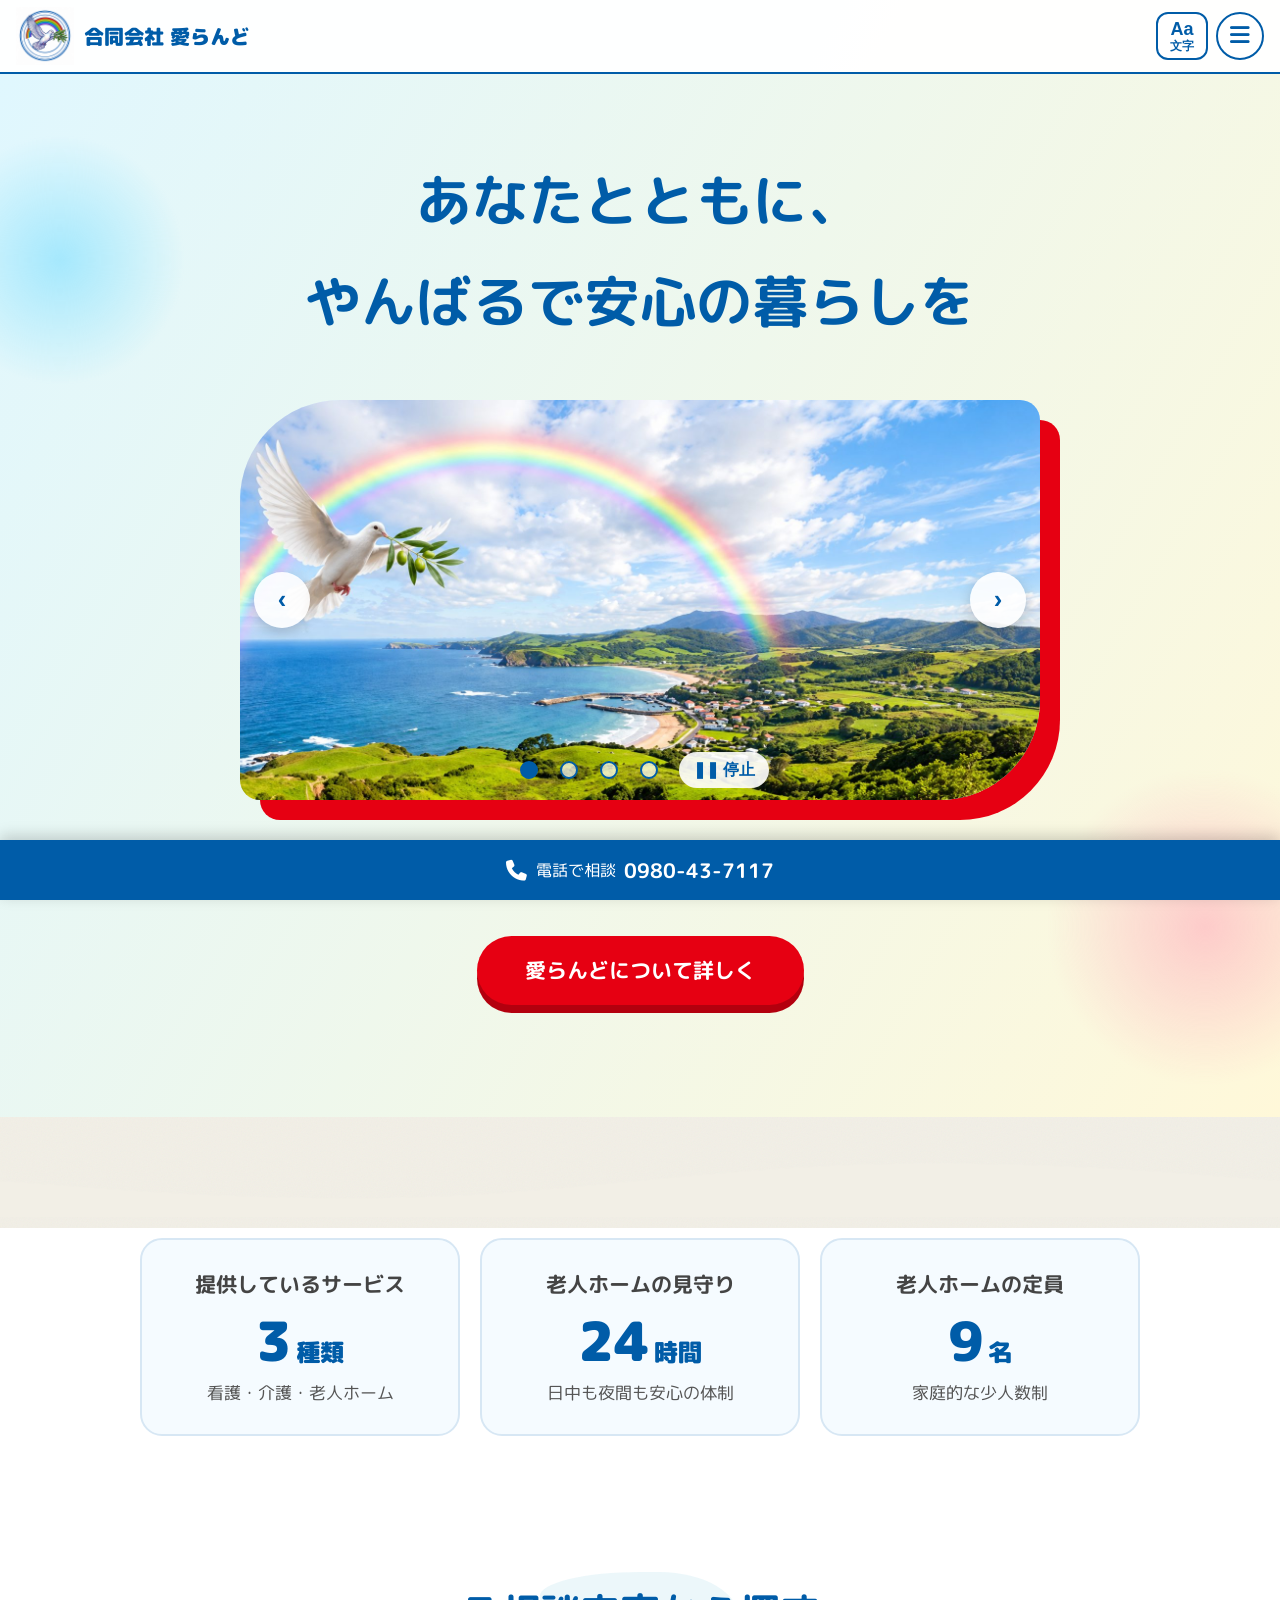
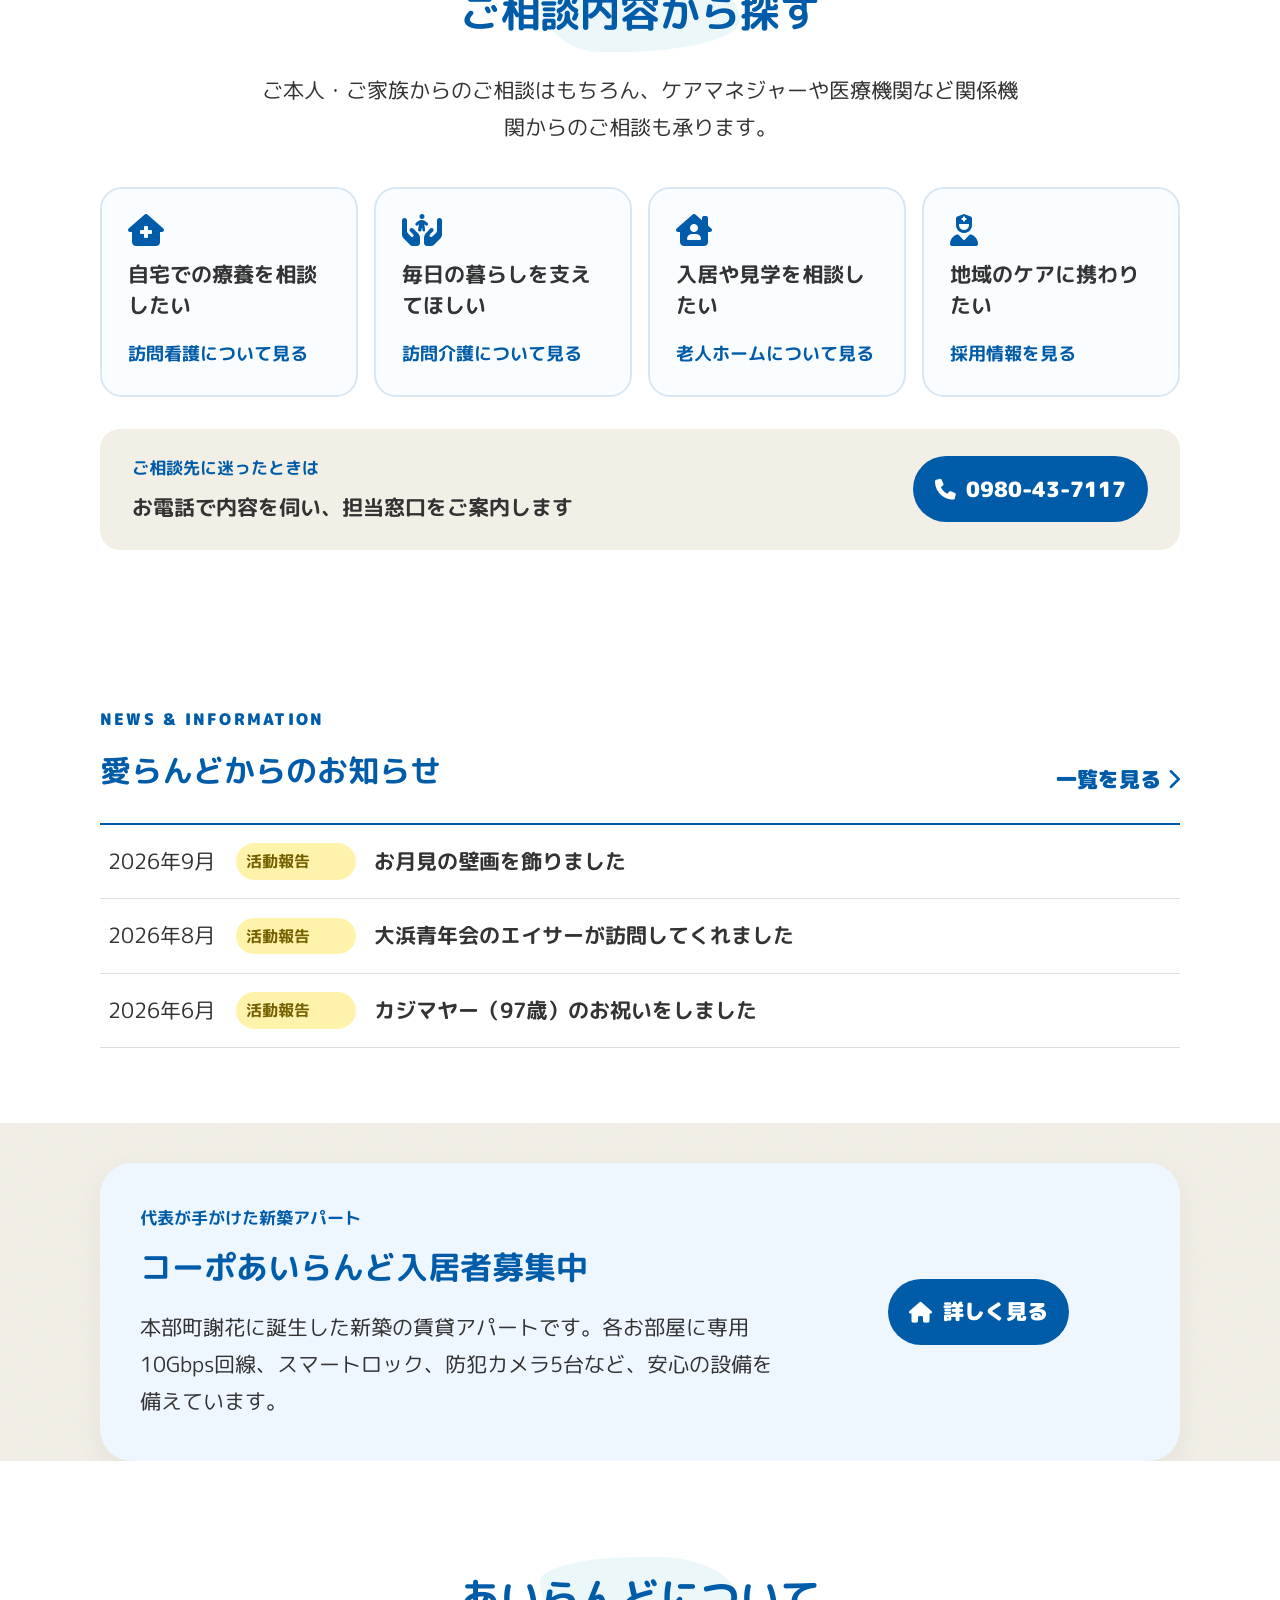
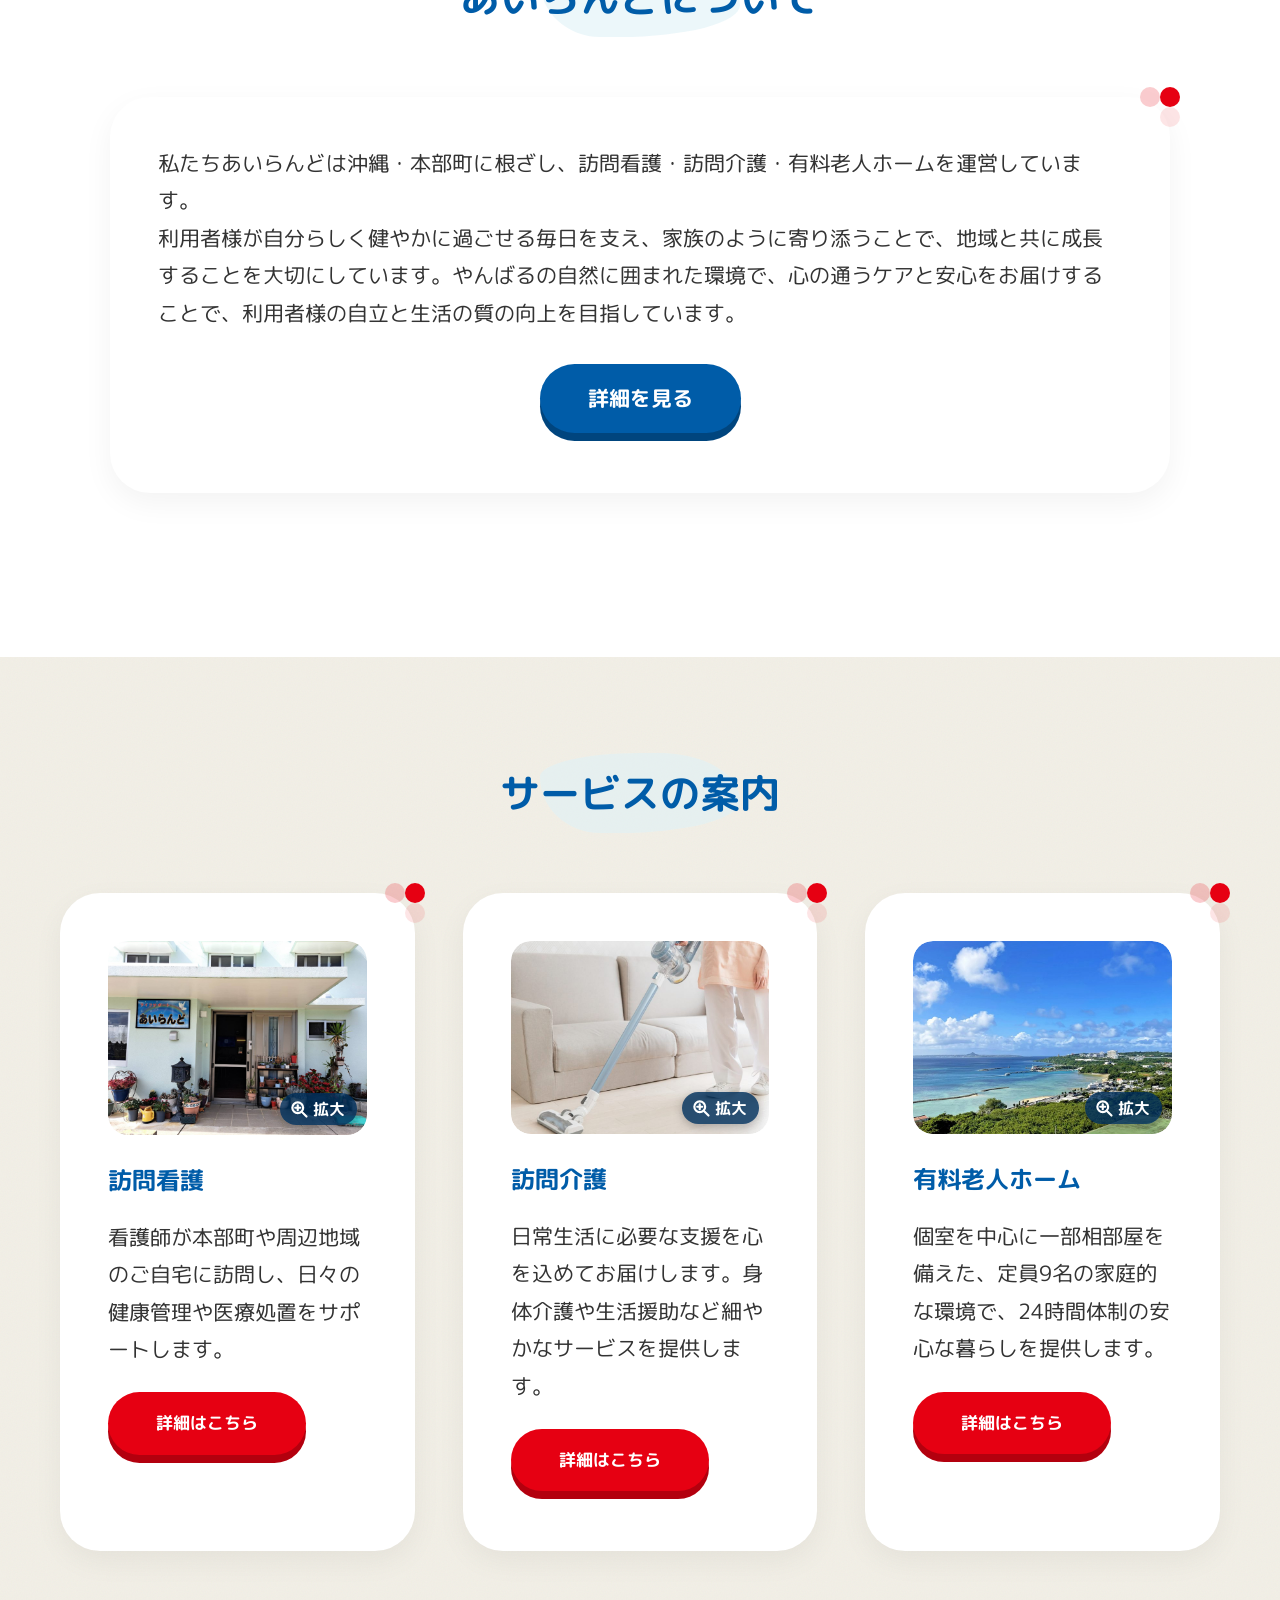
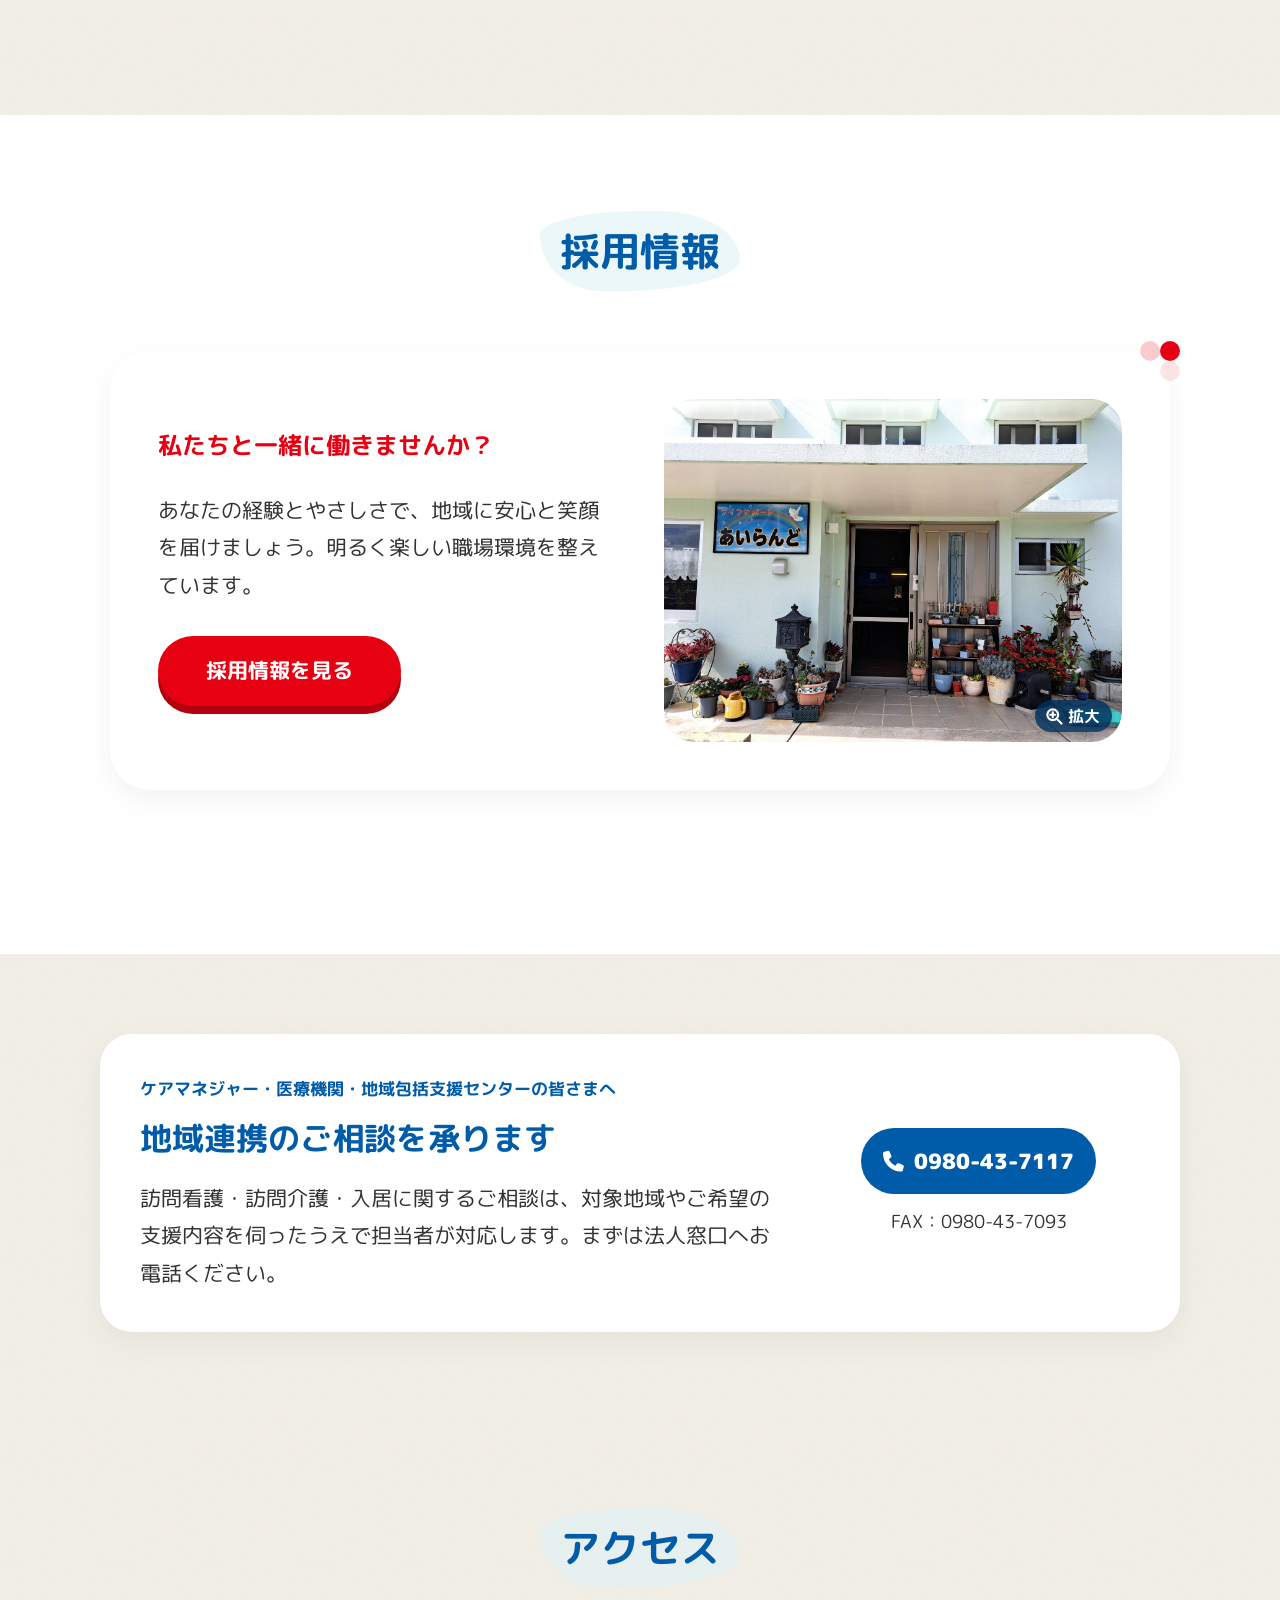
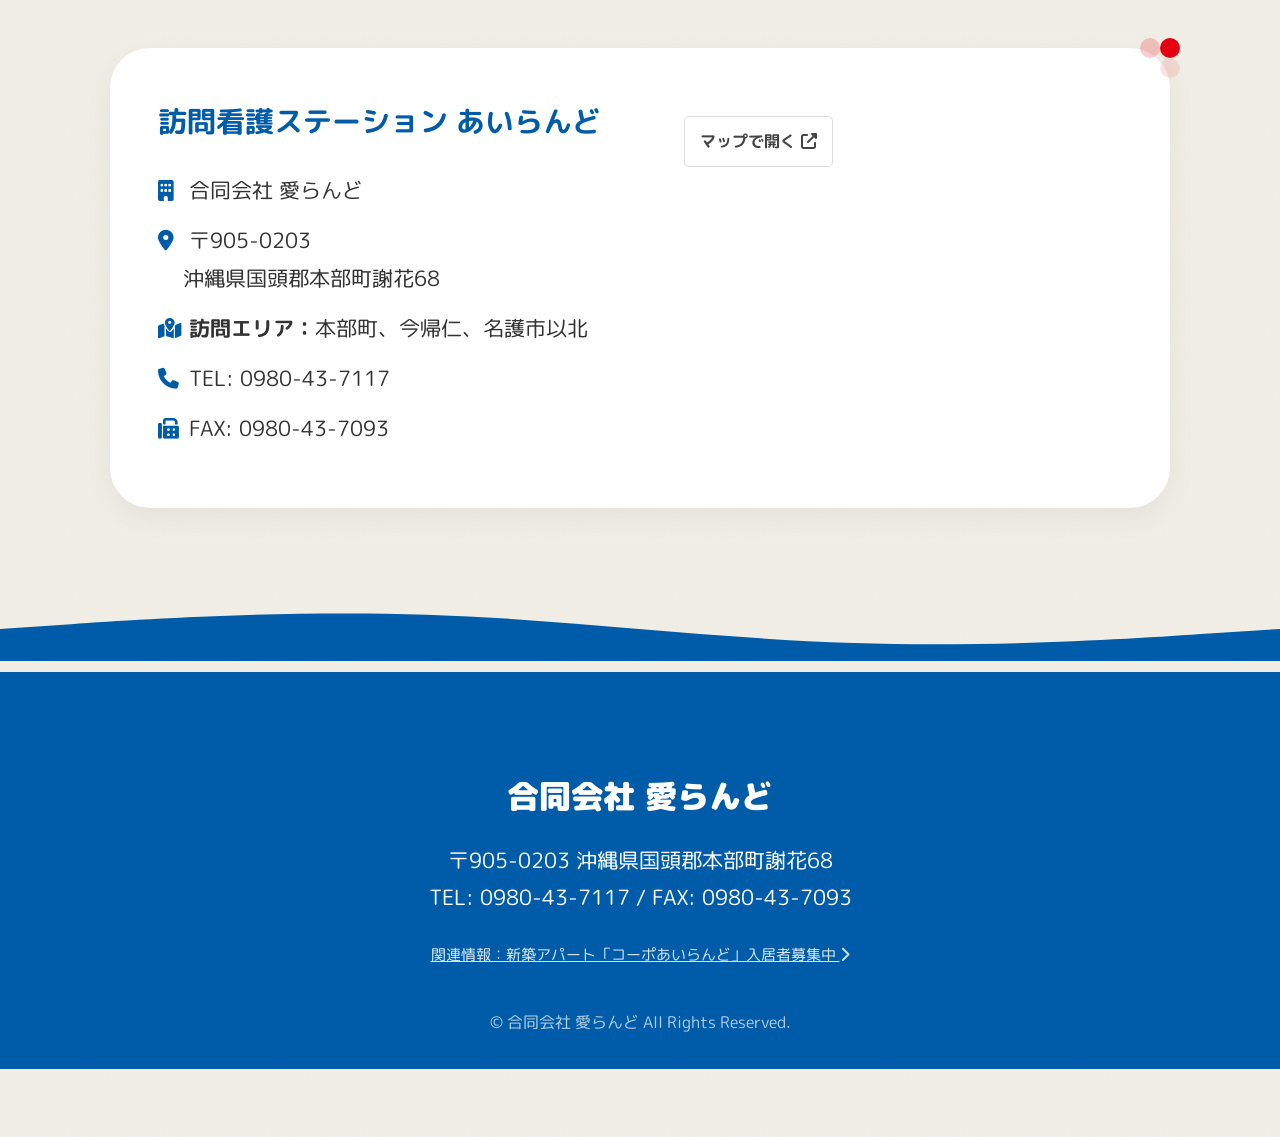
==== commit d1bf6c68: "Add visible banner section for apartment notice on homepage Promotes the Corp Ailand tenant recruitm" ====
--- a/index.html
+++ b/index.html
@@ -117,6 +117,21 @@
         </div>
     </section>
 
+    <section class="partner-section" aria-labelledby="apartment-title" style="padding: 40px 0 0;">
+        <div class="container content-container">
+            <div class="partner-panel" style="background: #eef6ff;">
+                <div>
+                    <span class="support-label">代表が手がけた新築アパート</span>
+                    <h2 id="apartment-title">コーポあいらんど<span class="nw">入居者募集中</span></h2>
+                    <p>本部町謝花に誕生した新築の賃貸アパートです。各お部屋に専用10Gbps回線、スマートロック、防犯カメラ5台など、安心の設備を備えています。</p>
+                </div>
+                <div class="partner-contact">
+                    <a href="apartment.html" class="phone-button"><i class="fa-solid fa-house" aria-hidden="true"></i> 詳しく見る</a>
+                </div>
+            </div>
+        </div>
+    </section>
+
     <!-- About Section -->
     <section style="background: white; padding: 100px 0;">
         <div class="container" style="max-width: 1100px; margin: 0 auto; padding: 0 20px;">
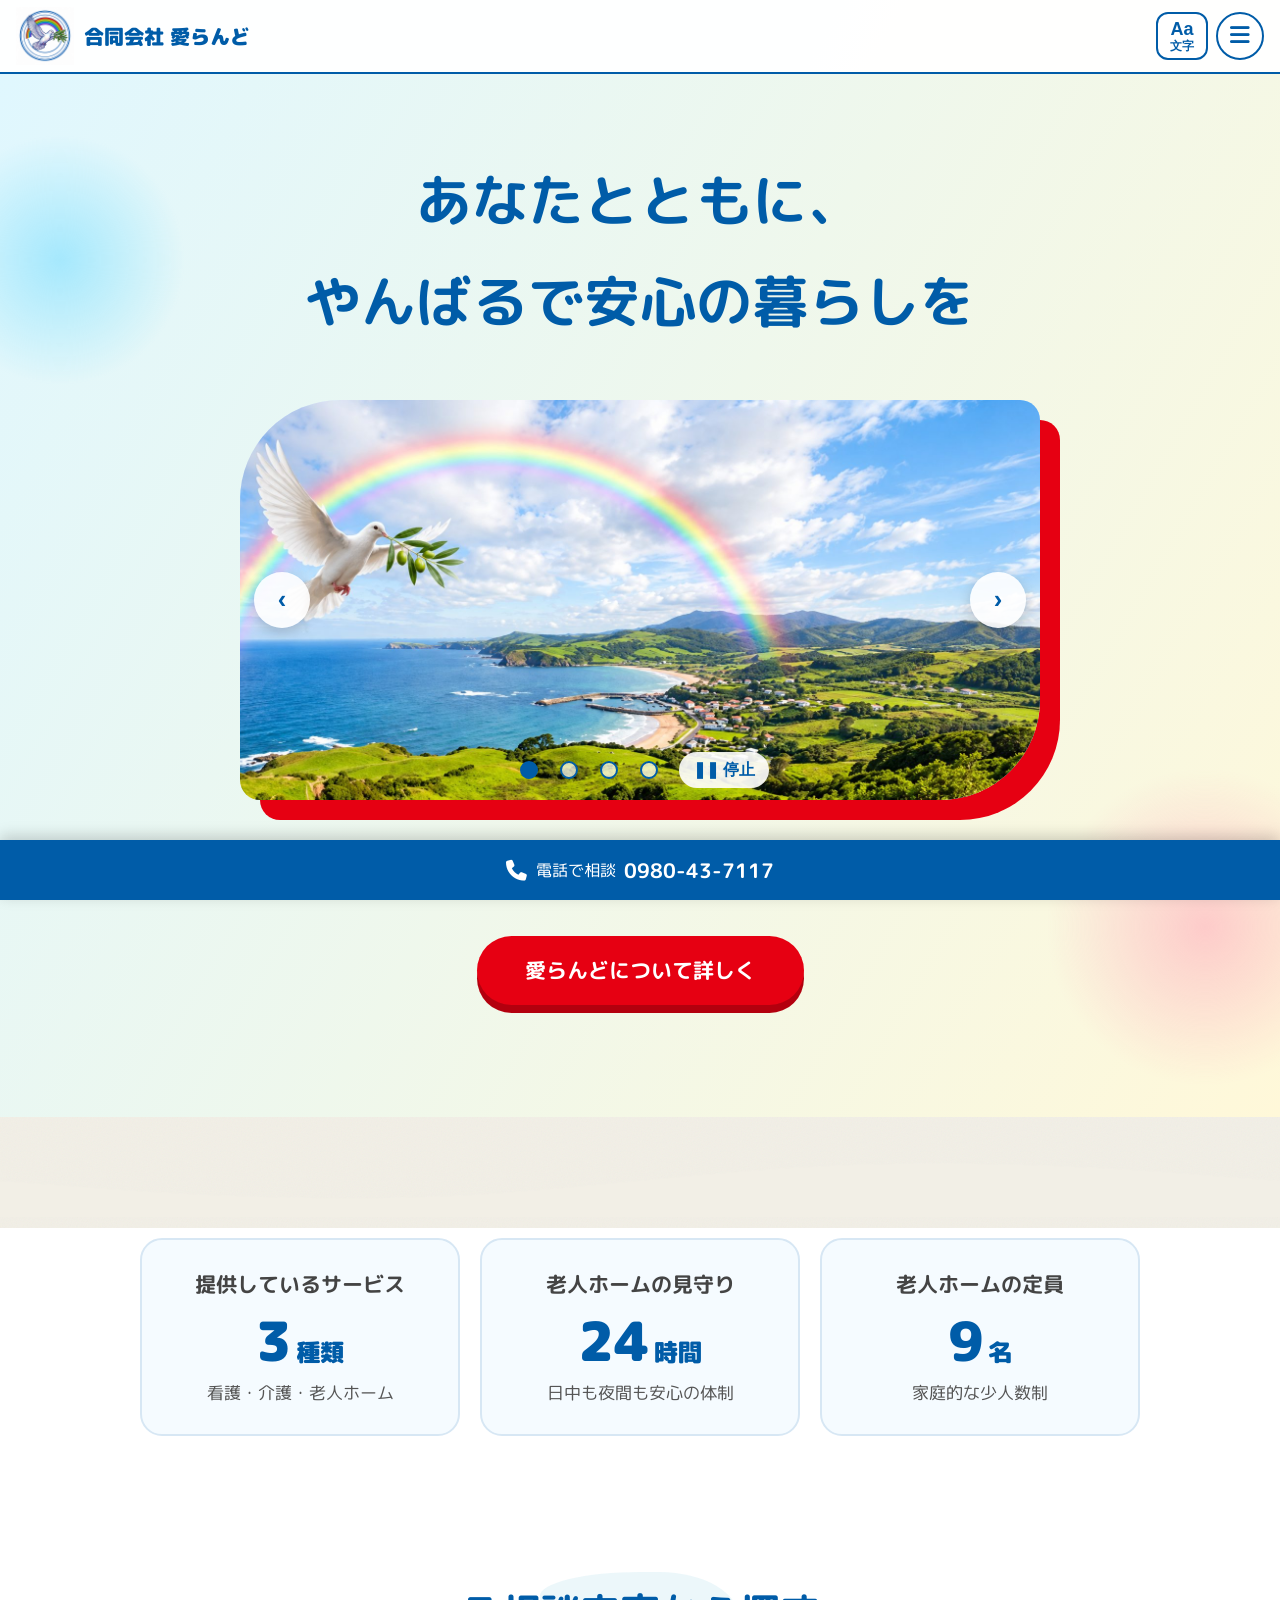
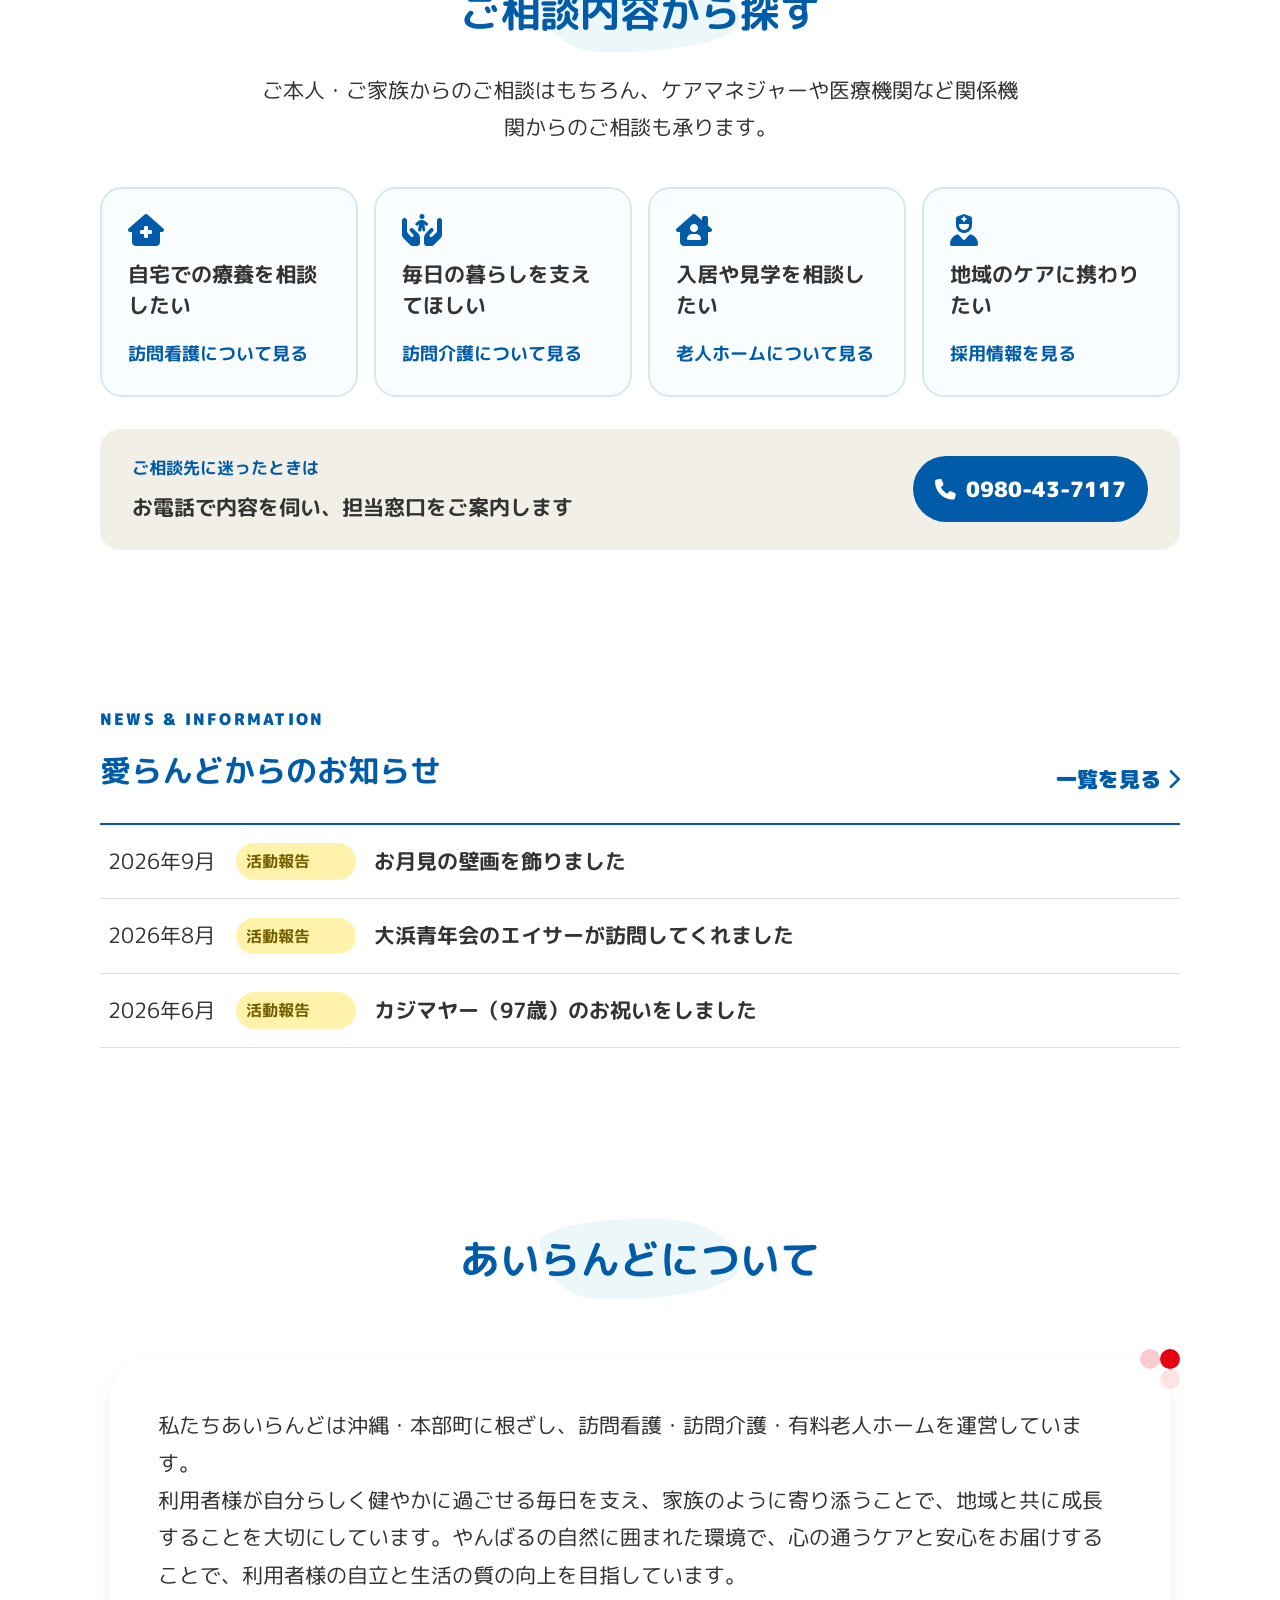
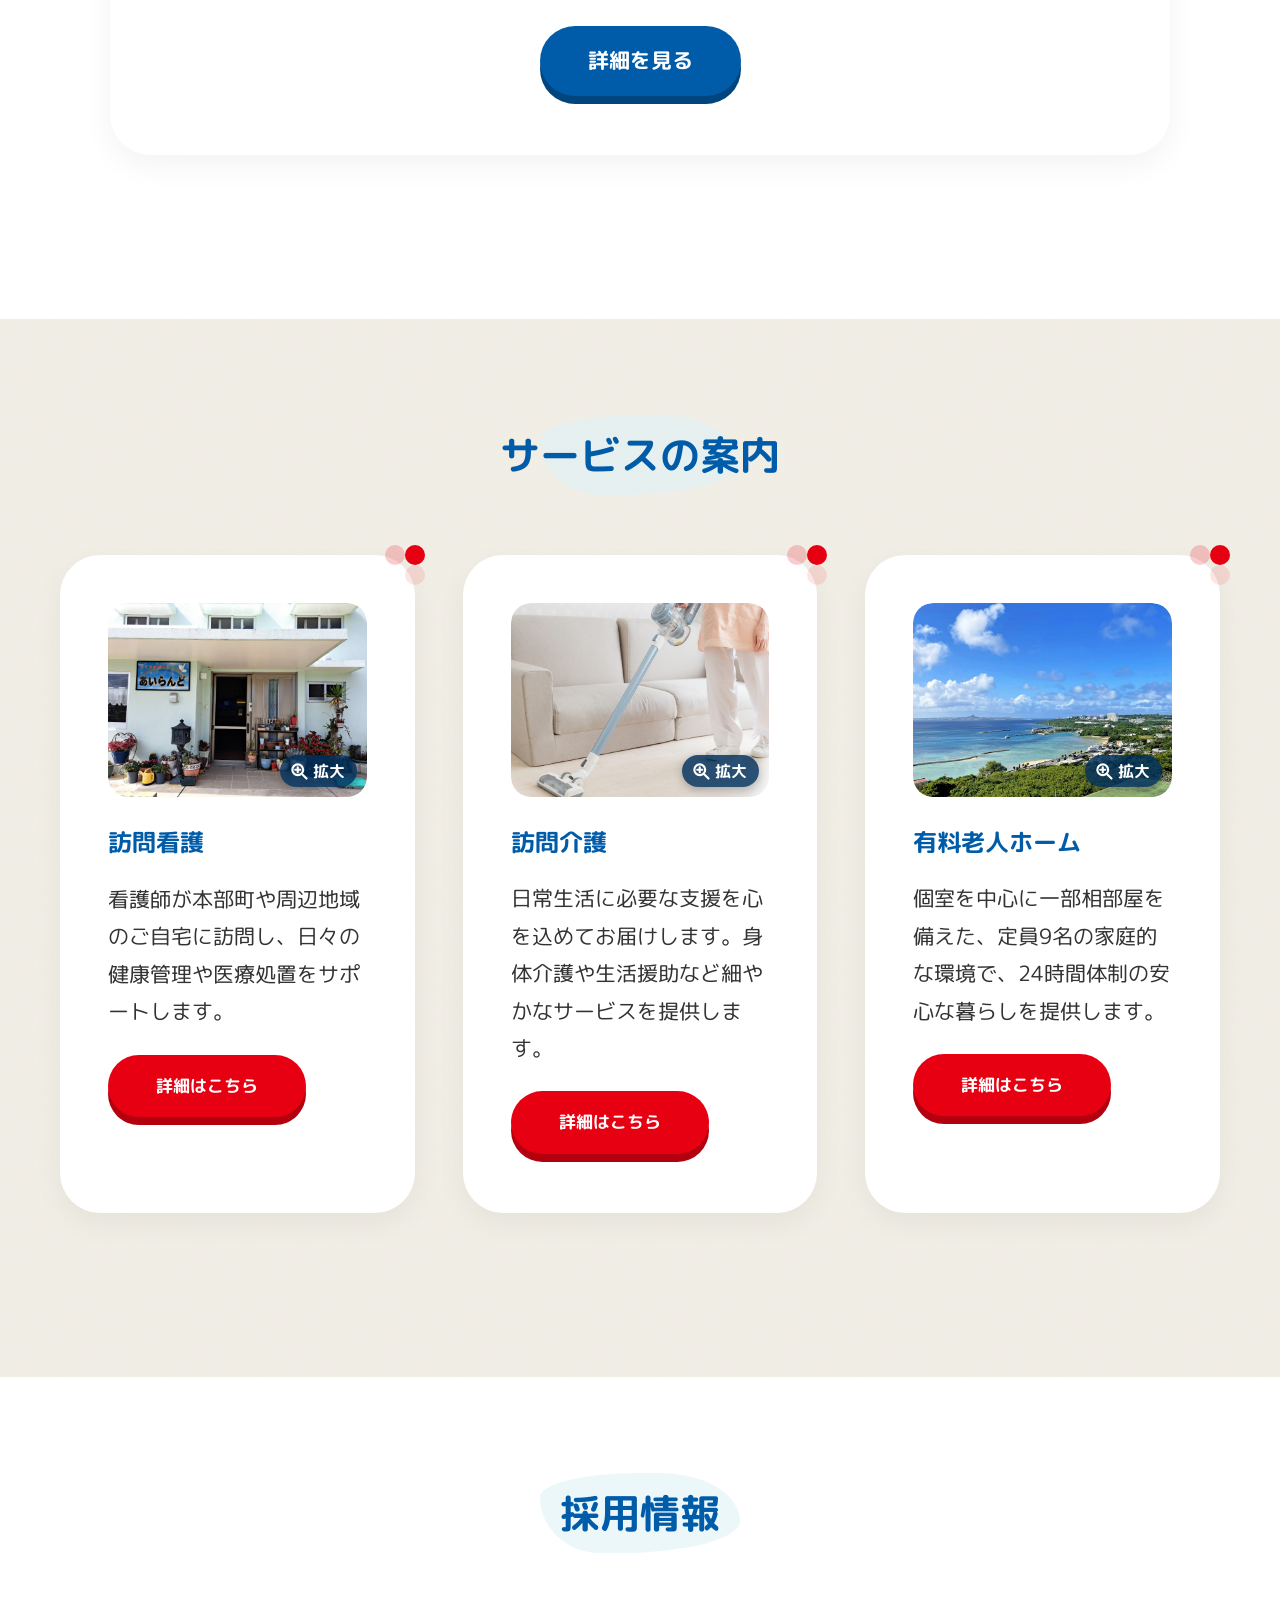
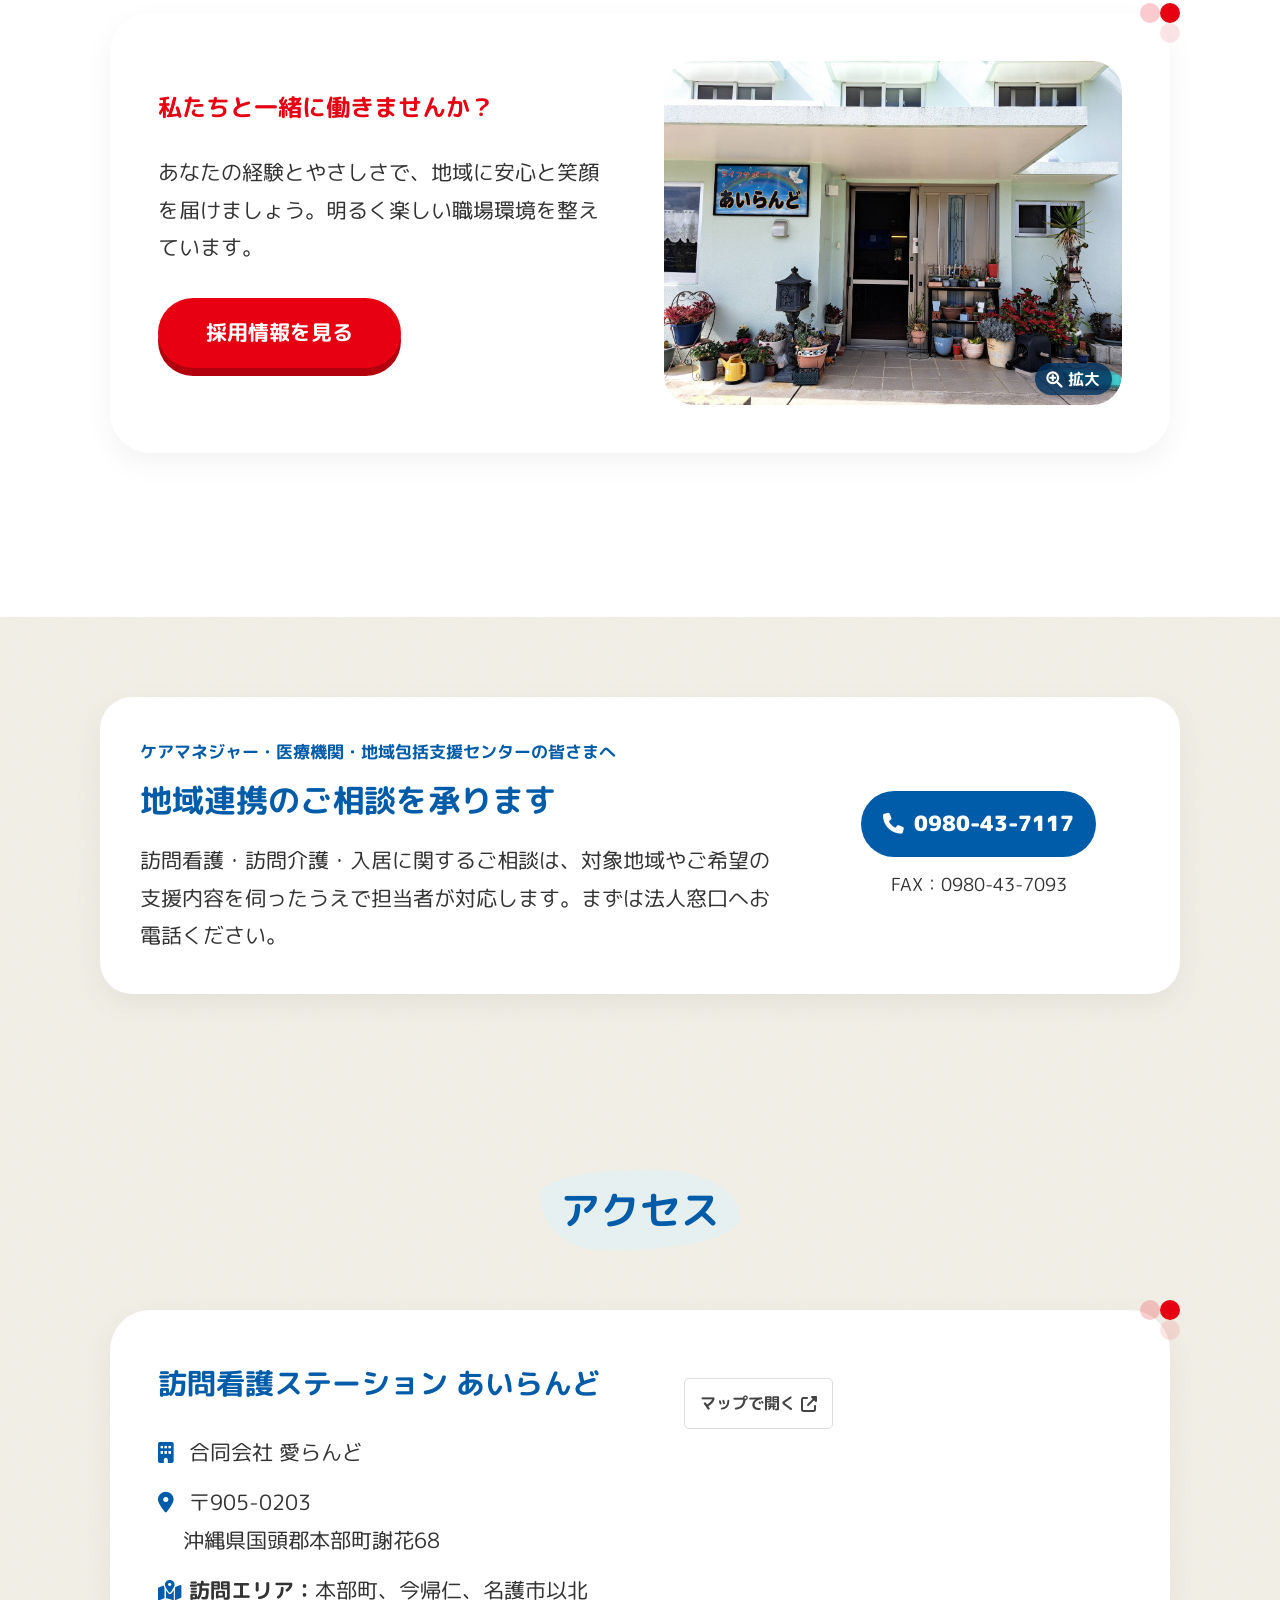
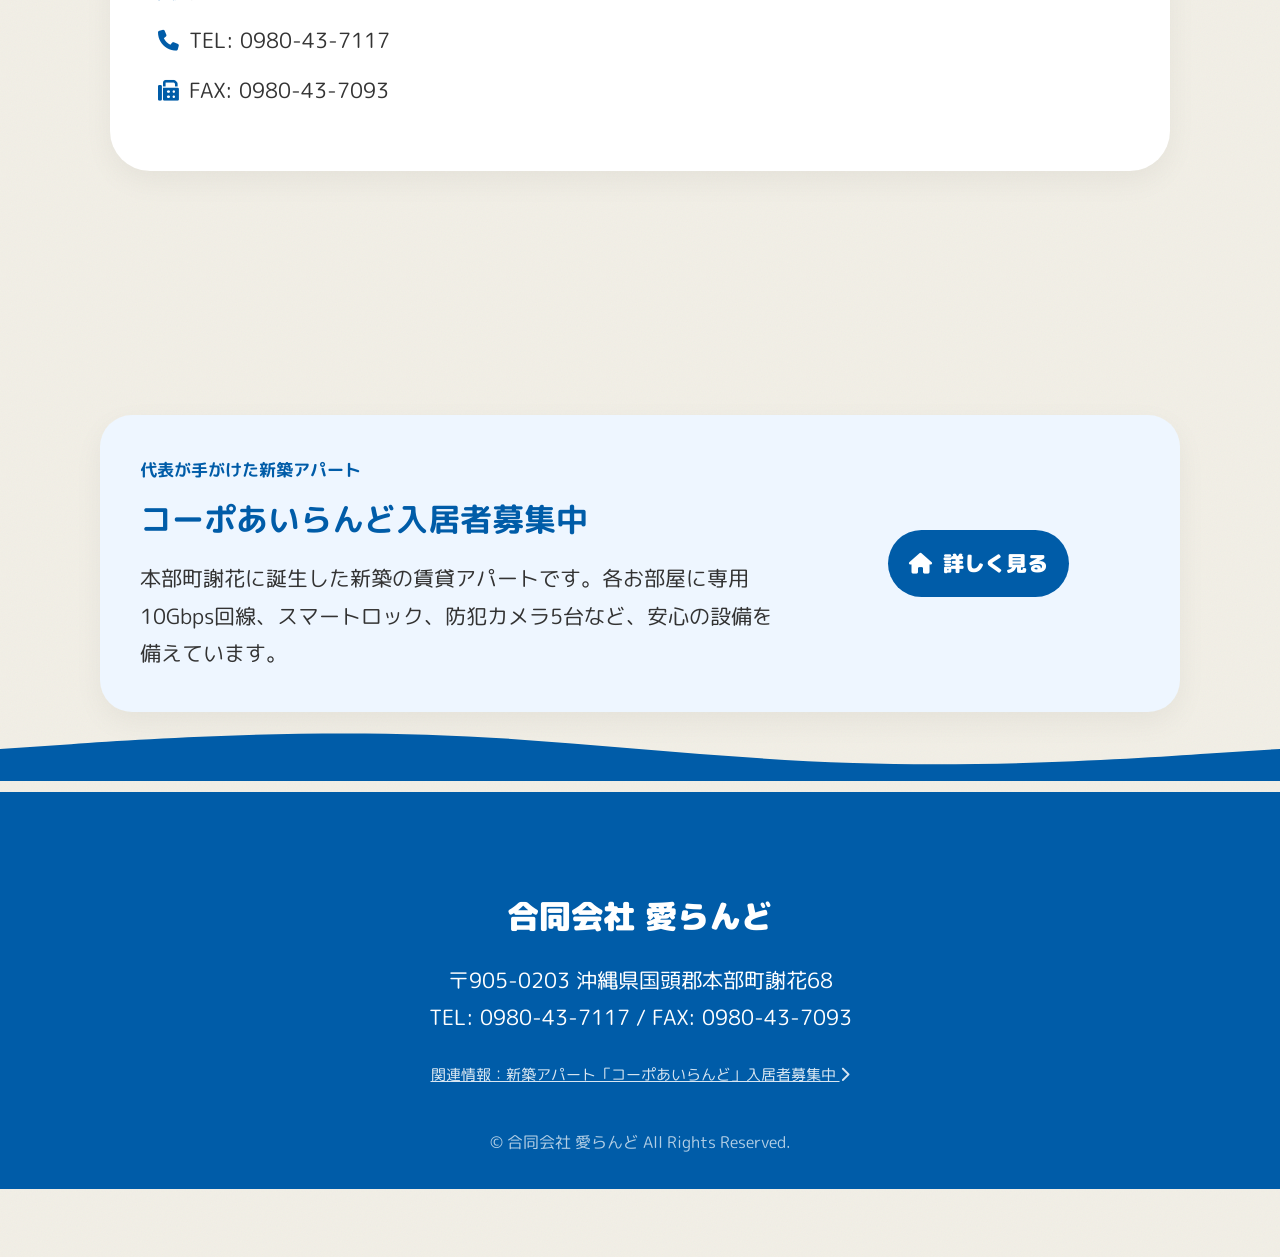
==== commit 4b3ab23f: "Move apartment notice banner below the Access section Co-Authored-By: Claude Sonnet 5 <noreply@anthr" ====
--- a/index.html
+++ b/index.html
@@ -117,21 +117,6 @@
         </div>
     </section>
 
-    <section class="partner-section" aria-labelledby="apartment-title" style="padding: 40px 0 0;">
-        <div class="container content-container">
-            <div class="partner-panel" style="background: #eef6ff;">
-                <div>
-                    <span class="support-label">代表が手がけた新築アパート</span>
-                    <h2 id="apartment-title">コーポあいらんど<span class="nw">入居者募集中</span></h2>
-                    <p>本部町謝花に誕生した新築の賃貸アパートです。各お部屋に専用10Gbps回線、スマートロック、防犯カメラ5台など、安心の設備を備えています。</p>
-                </div>
-                <div class="partner-contact">
-                    <a href="apartment.html" class="phone-button"><i class="fa-solid fa-house" aria-hidden="true"></i> 詳しく見る</a>
-                </div>
-            </div>
-        </div>
-    </section>
-
     <!-- About Section -->
     <section style="background: white; padding: 100px 0;">
         <div class="container" style="max-width: 1100px; margin: 0 auto; padding: 0 20px;">
@@ -239,6 +224,21 @@
         </div>
     </section>
 
+    <section class="partner-section" aria-labelledby="apartment-title">
+        <div class="container content-container">
+            <div class="partner-panel" style="background: #eef6ff;">
+                <div>
+                    <span class="support-label">代表が手がけた新築アパート</span>
+                    <h2 id="apartment-title">コーポあいらんど<span class="nw">入居者募集中</span></h2>
+                    <p>本部町謝花に誕生した新築の賃貸アパートです。各お部屋に専用10Gbps回線、スマートロック、防犯カメラ5台など、安心の設備を備えています。</p>
+                </div>
+                <div class="partner-contact">
+                    <a href="apartment.html" class="phone-button"><i class="fa-solid fa-house" aria-hidden="true"></i> 詳しく見る</a>
+                </div>
+            </div>
+        </div>
+    </section>
+
     <!-- Footer -->
     <footer>
         <svg class="footer-wave" viewBox="0 0 1440 100" preserveAspectRatio="none">
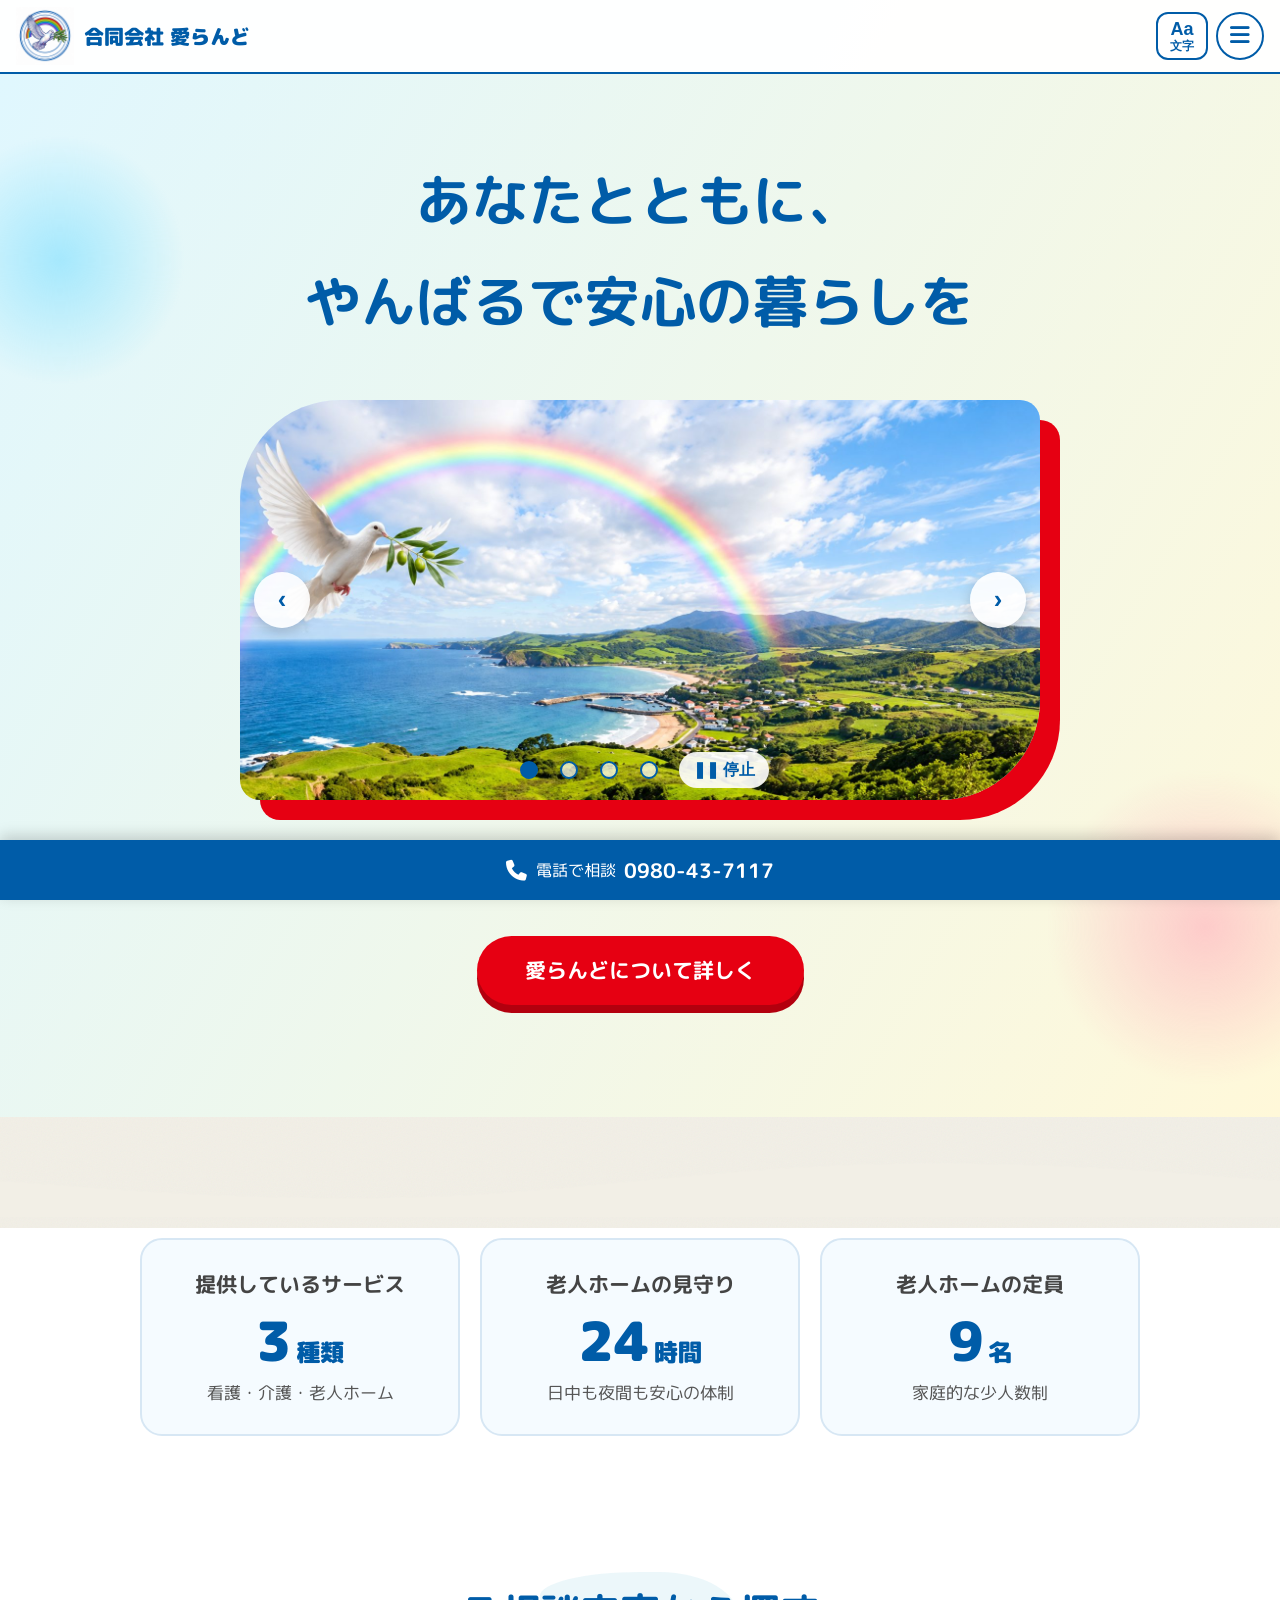
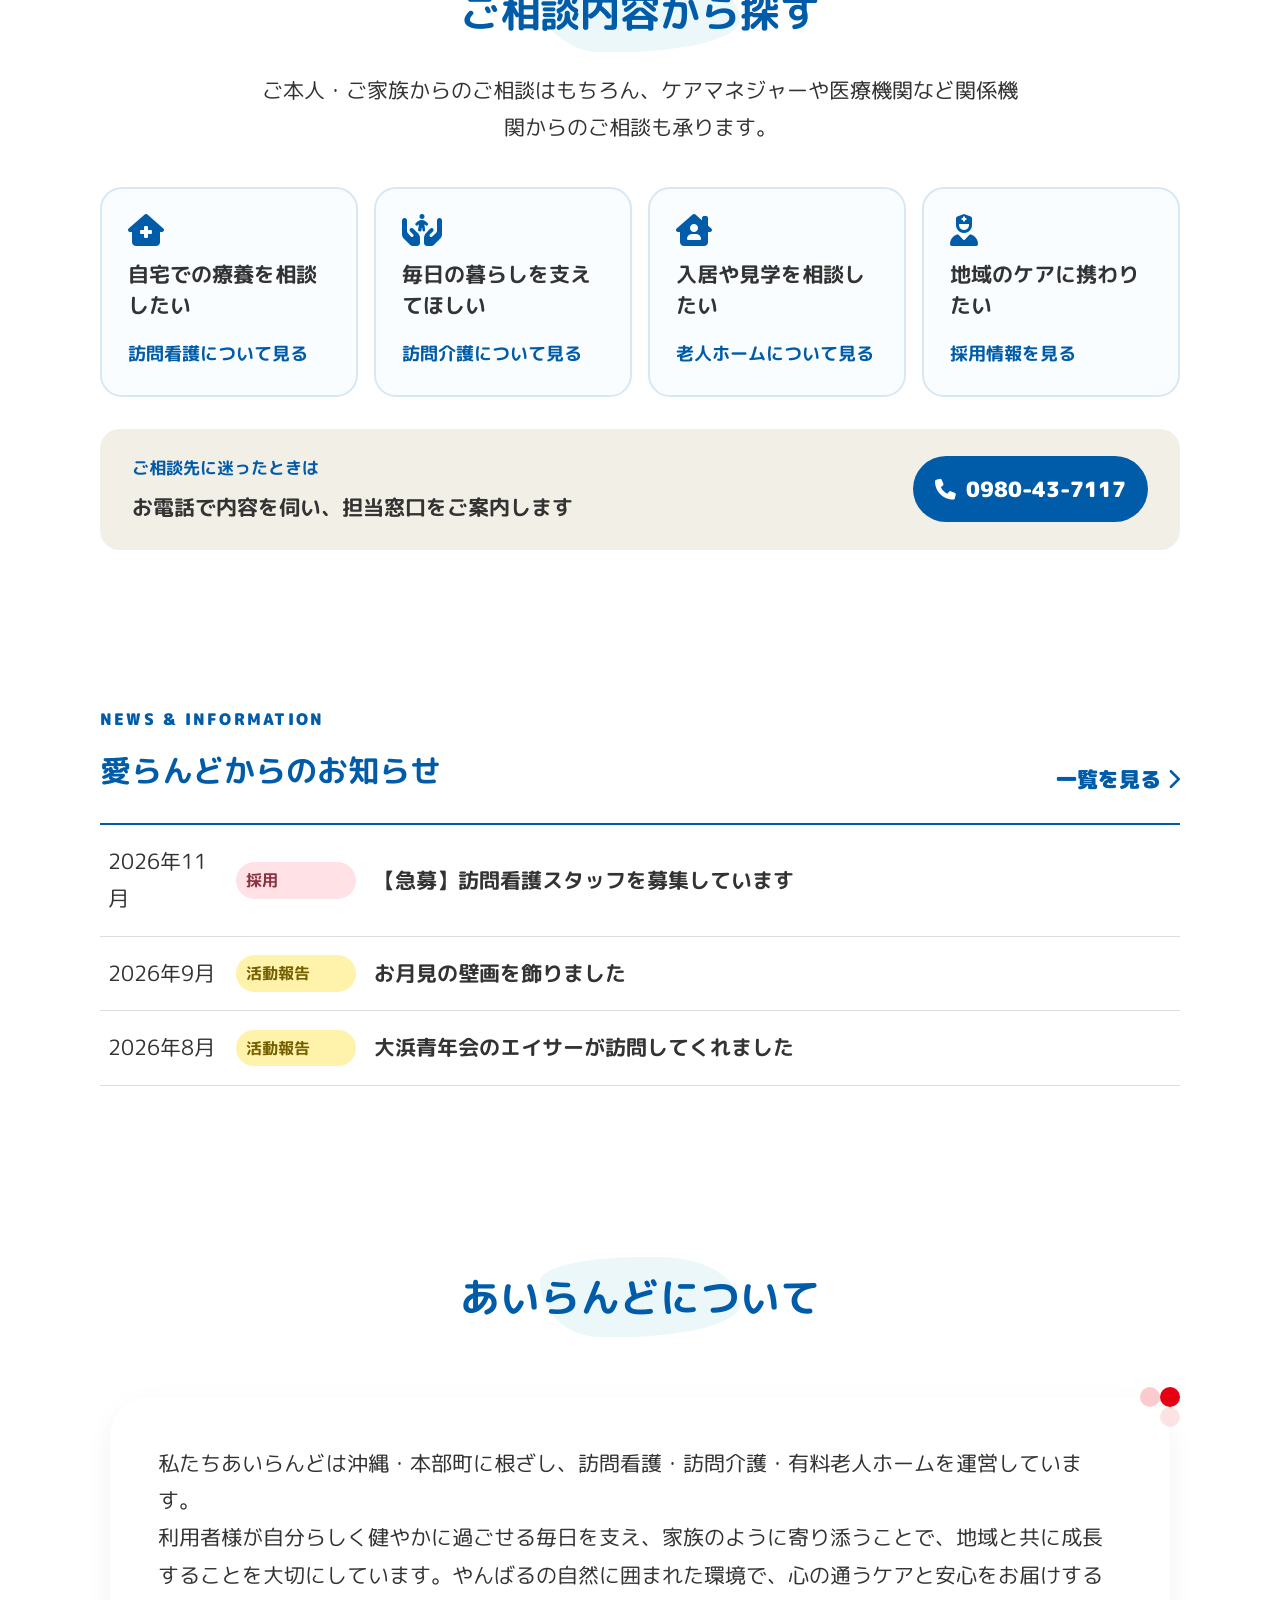
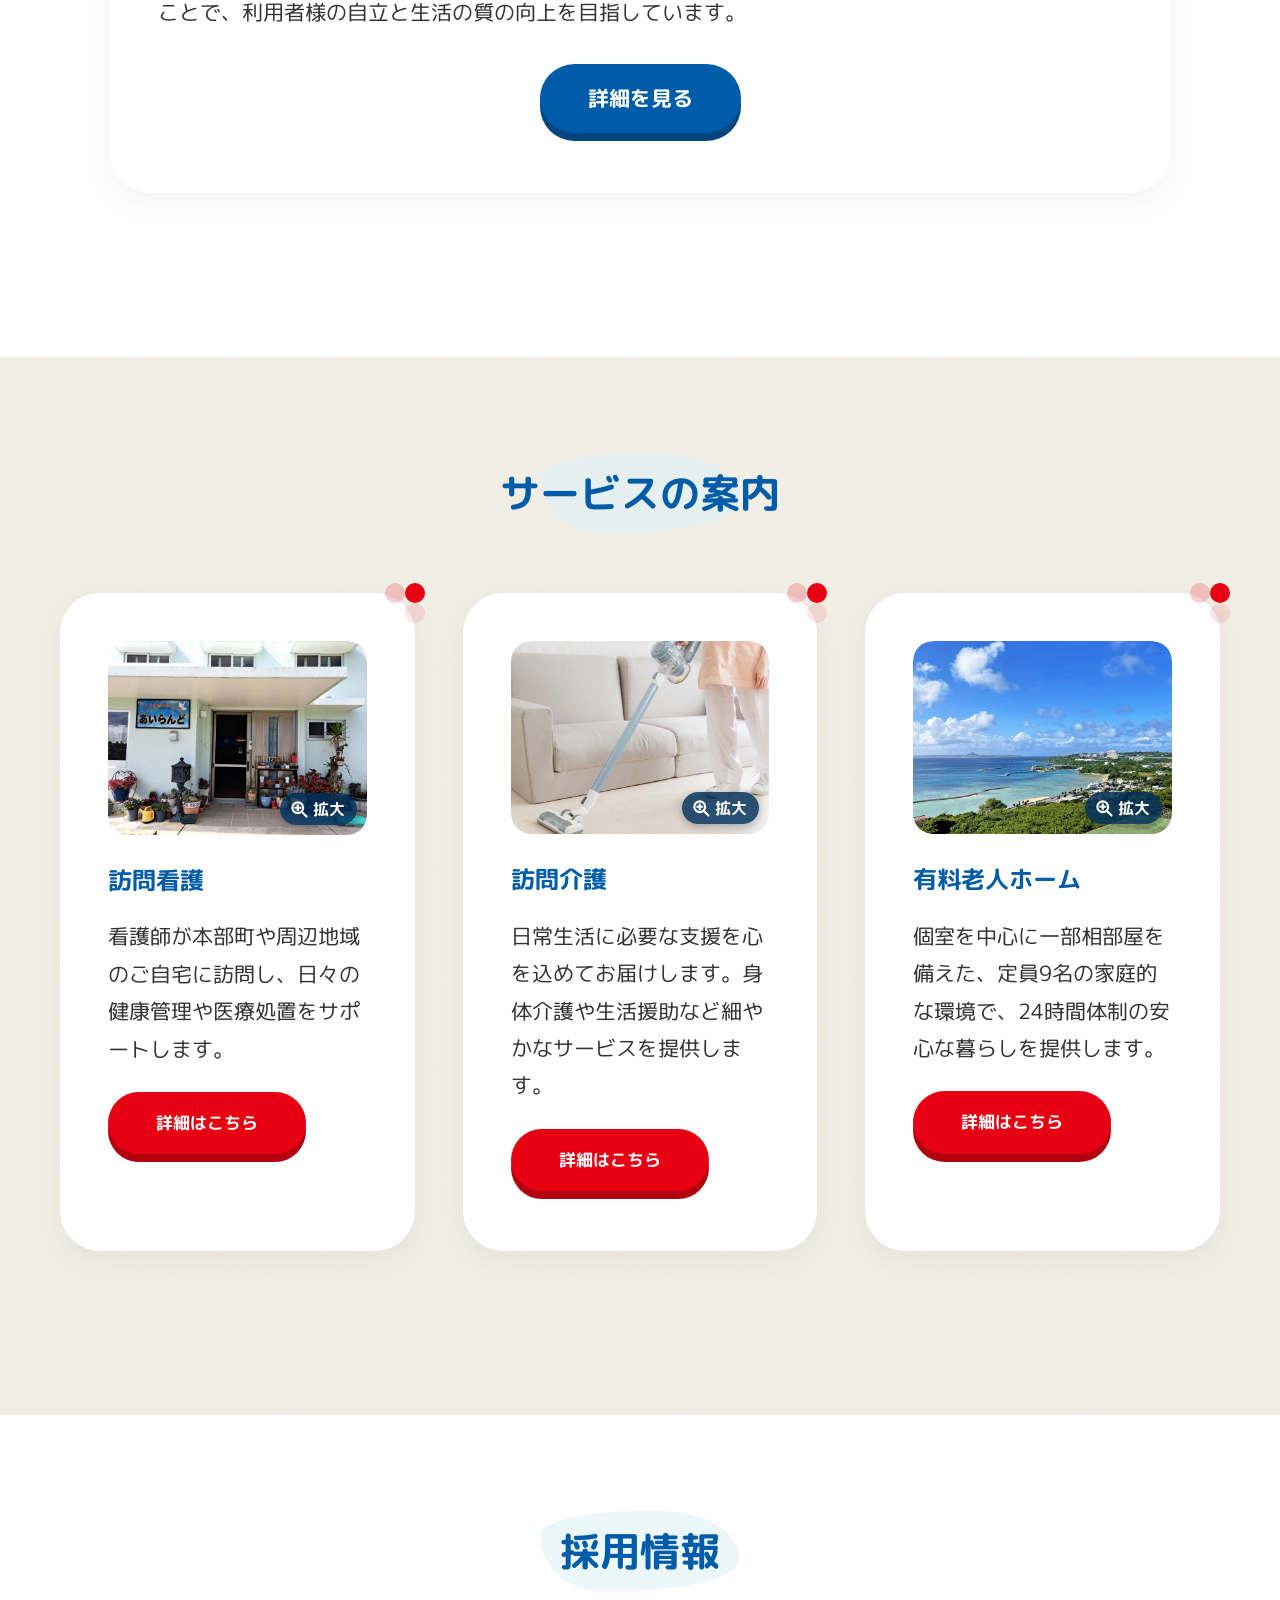
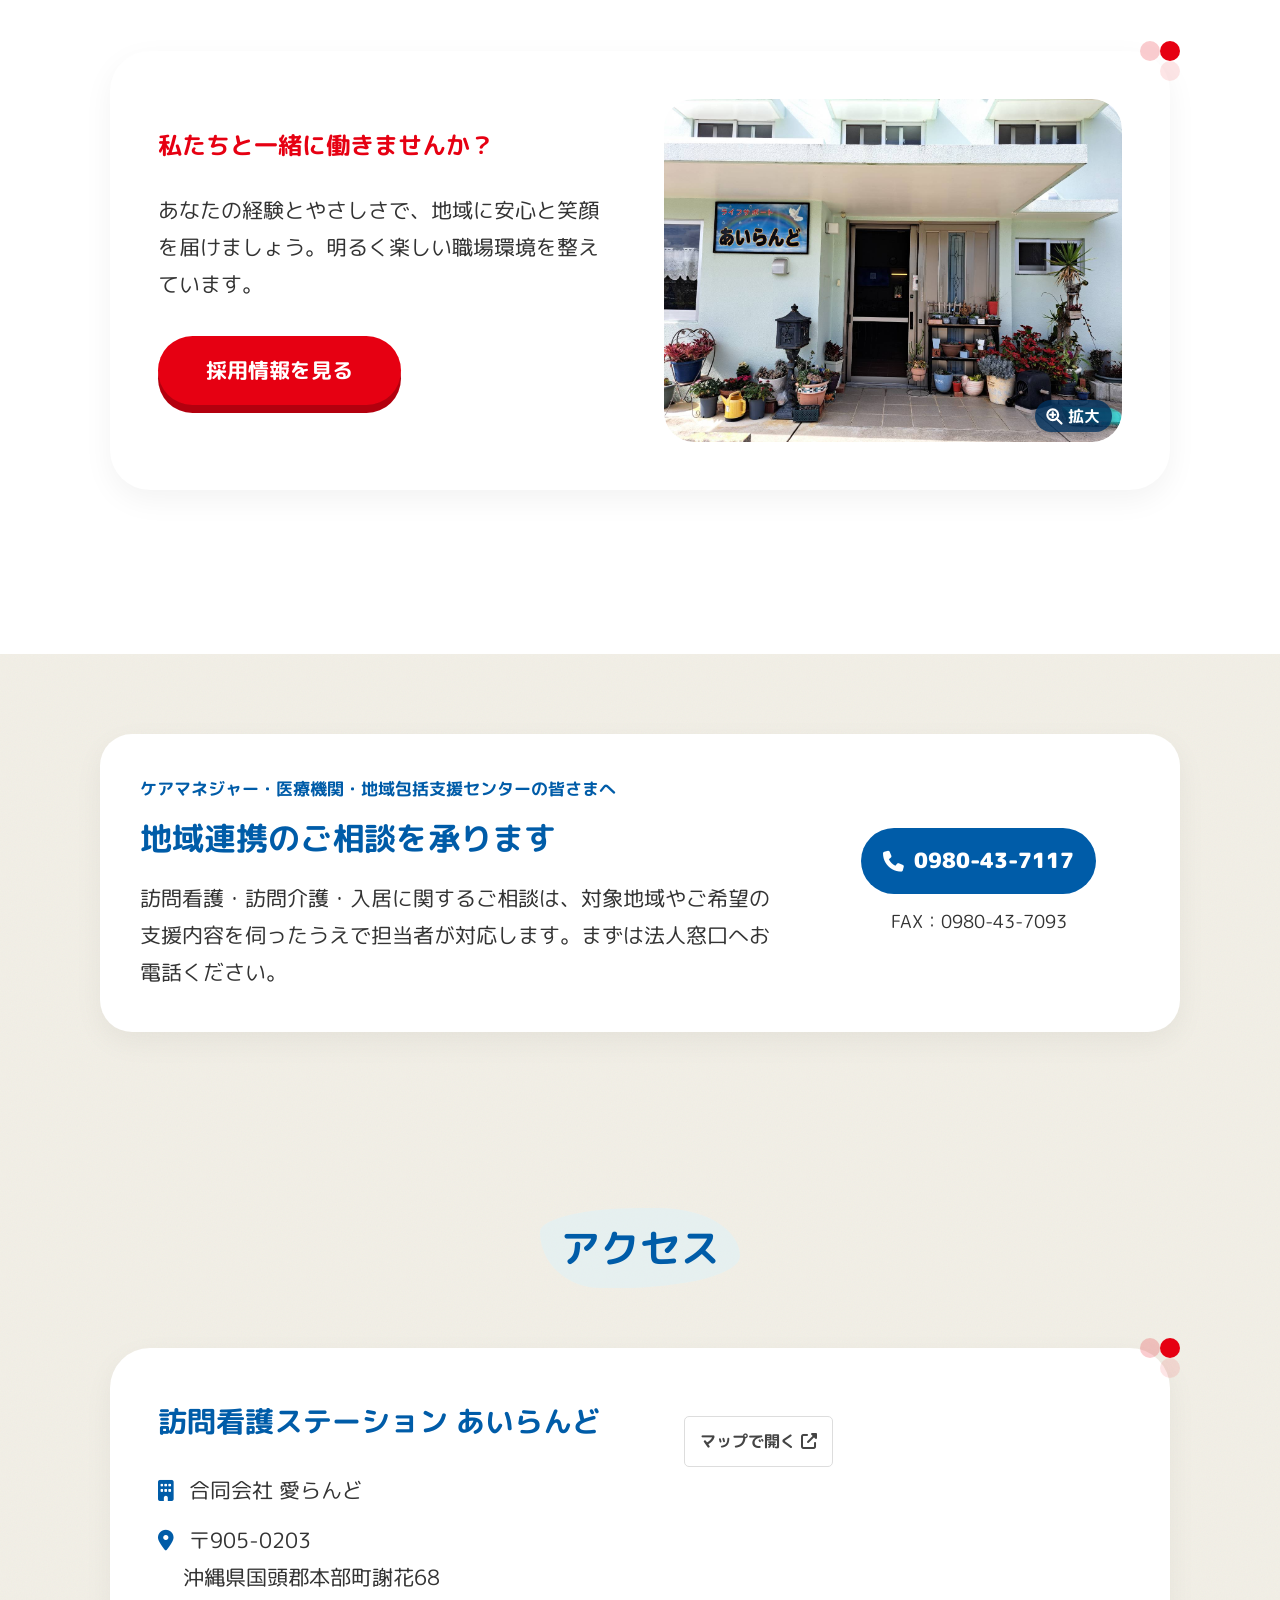
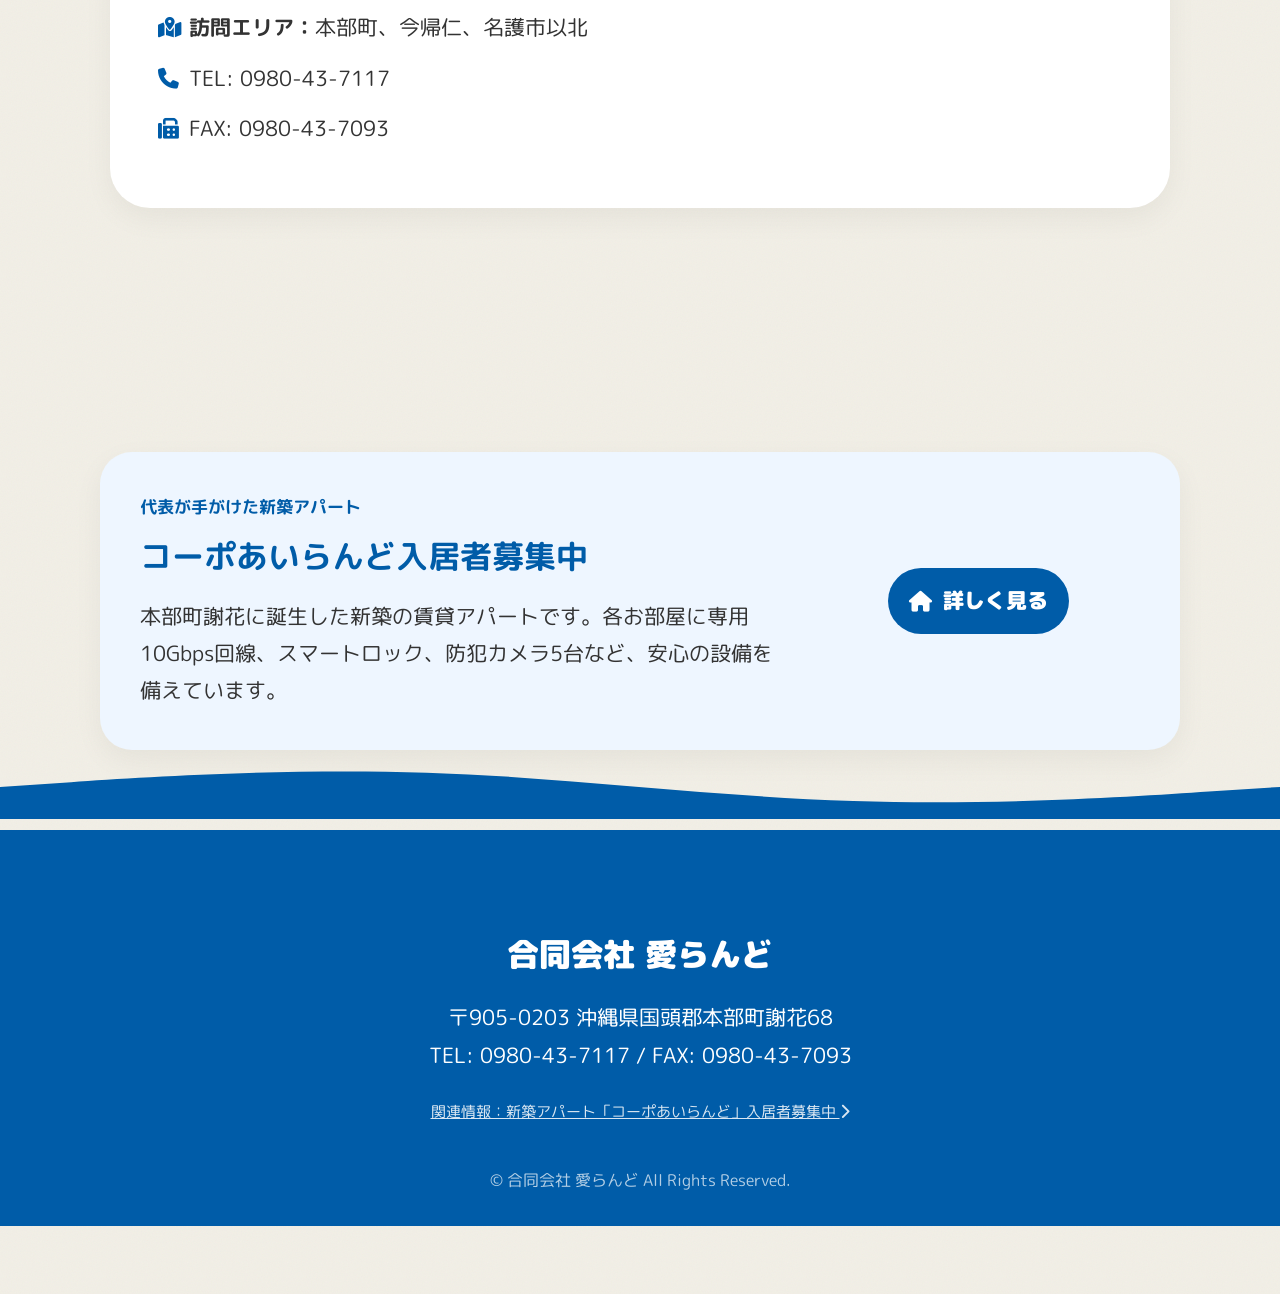
==== commit 7daaeaff: "Add urgent nurse/care-worker recruitment notice Co-Authored-By: Claude Sonnet 5 <noreply@anthropic.c" ====
--- a/index.html
+++ b/index.html
@@ -110,9 +110,9 @@
                 <a class="text-link" href="updates.html">一覧を見る <i class="fa-solid fa-chevron-right" aria-hidden="true"></i></a>
             </div>
             <div class="home-news-list">
+                <a href="updates.html" class="home-news-item"><time datetime="2026-11">2026年11月</time><span class="category recruit">採用</span><strong>【急募】訪問看護スタッフを募集しています</strong></a>
                 <a href="updates.html" class="home-news-item"><time datetime="2026-09">2026年9月</time><span class="category activity">活動報告</span><strong>お月見の壁画を飾りました</strong></a>
                 <a href="updates.html" class="home-news-item"><time datetime="2026-08">2026年8月</time><span class="category activity">活動報告</span><strong>大浜青年会のエイサーが訪問してくれました</strong></a>
-                <a href="updates.html" class="home-news-item"><time datetime="2026-06">2026年6月</time><span class="category activity">活動報告</span><strong>カジマヤー（97歳）のお祝いをしました</strong></a>
             </div>
         </div>
     </section>
